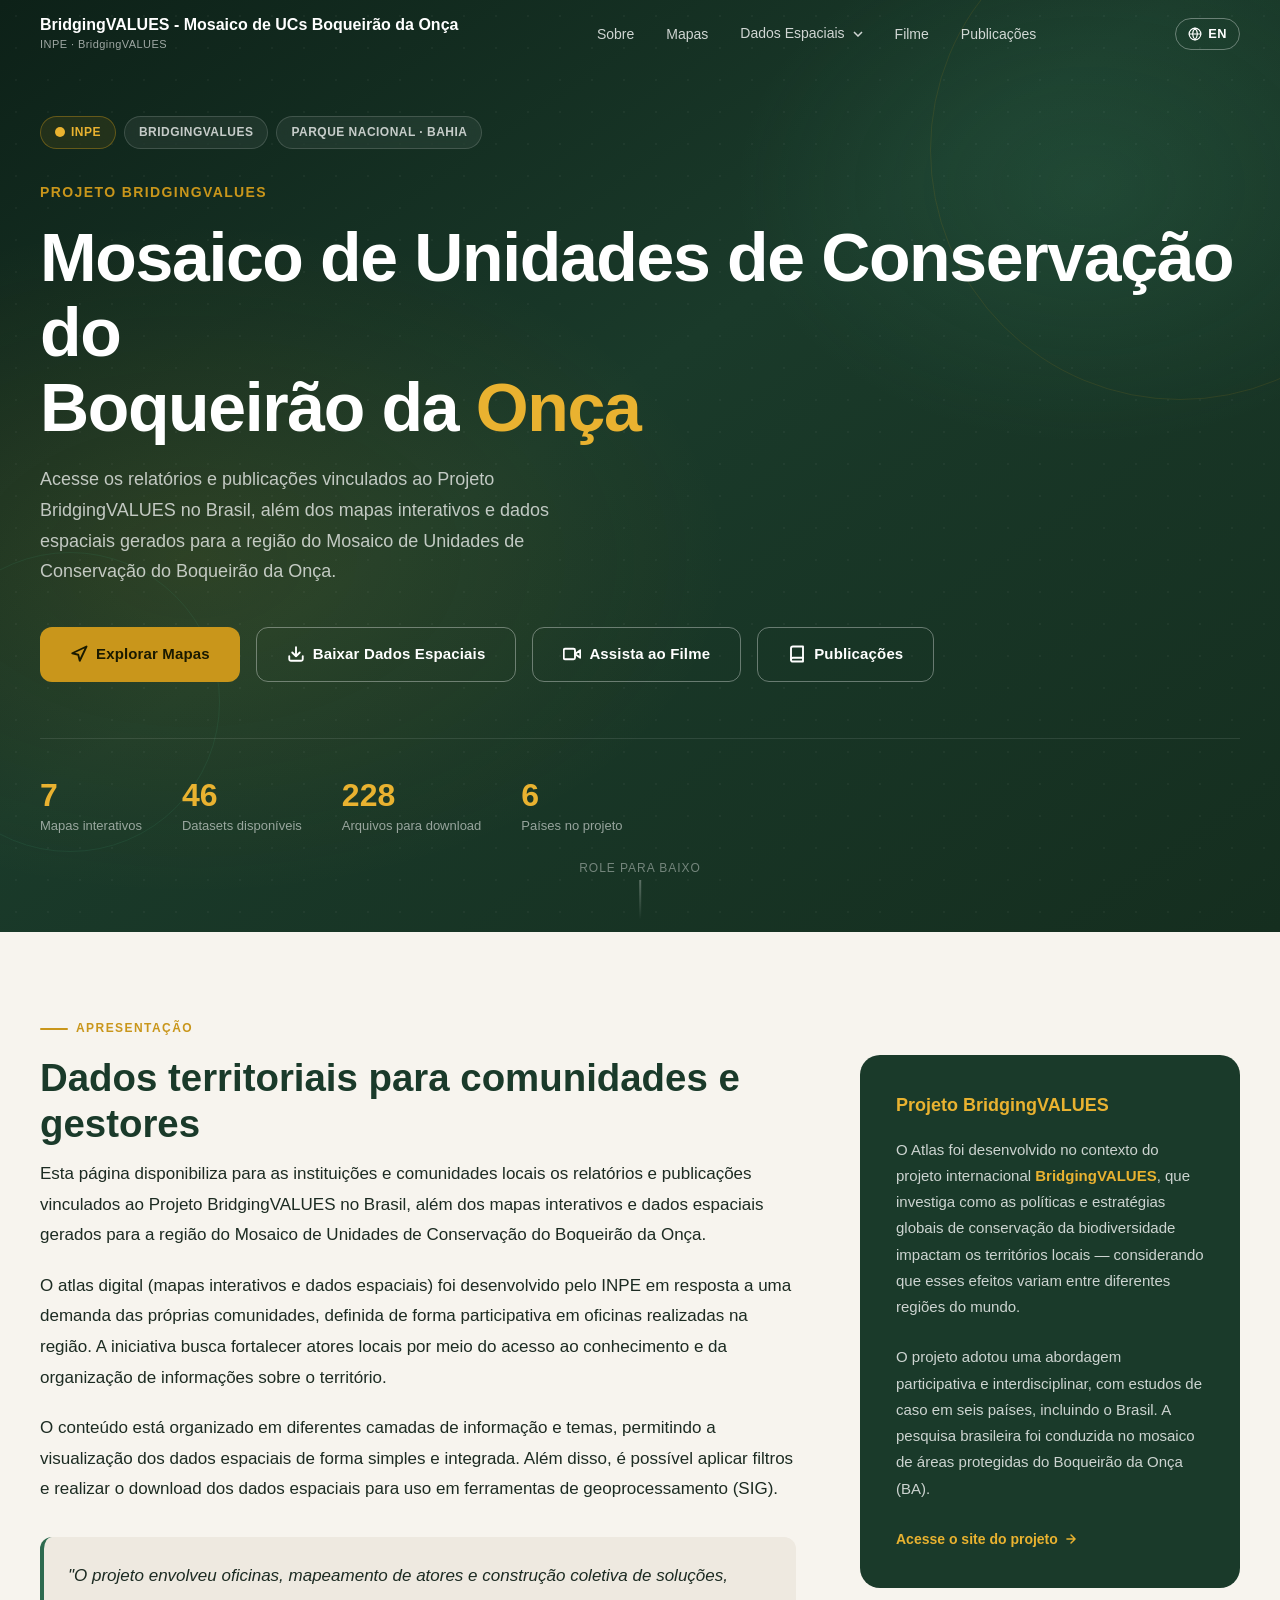
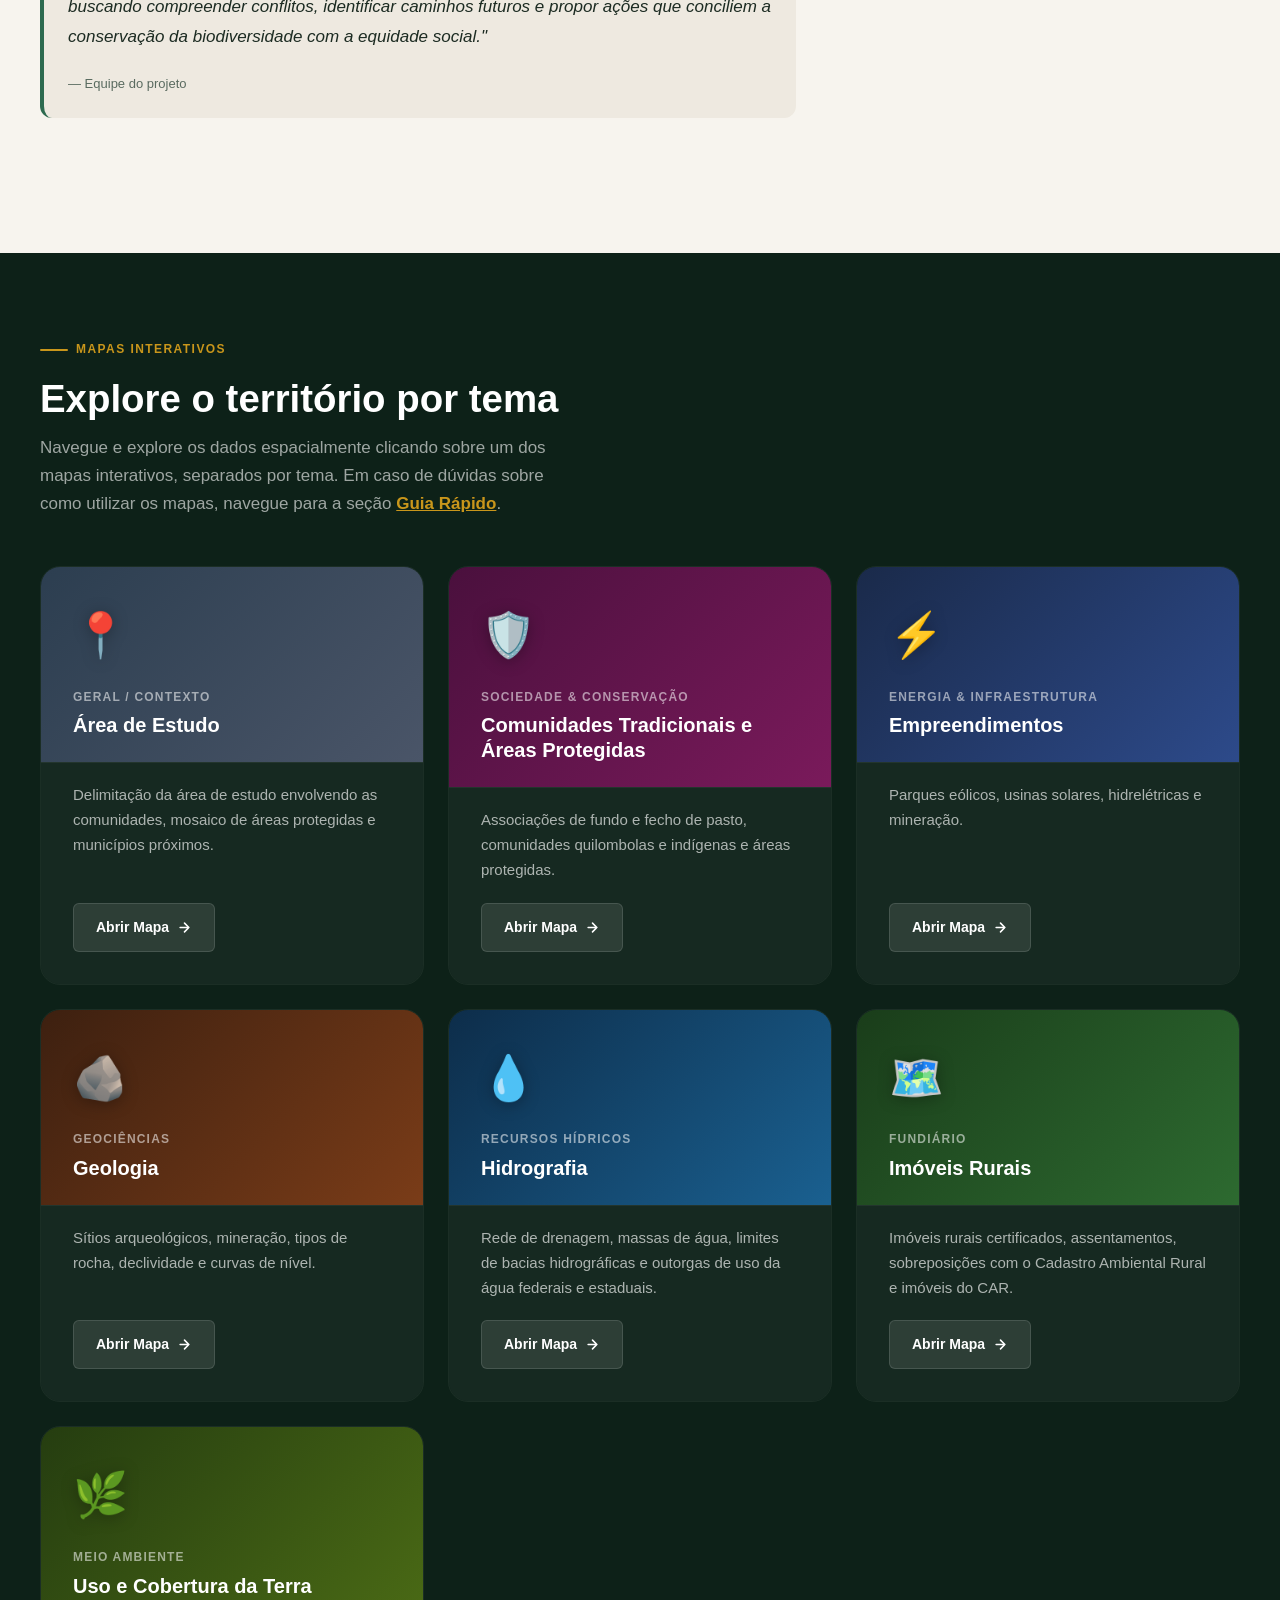
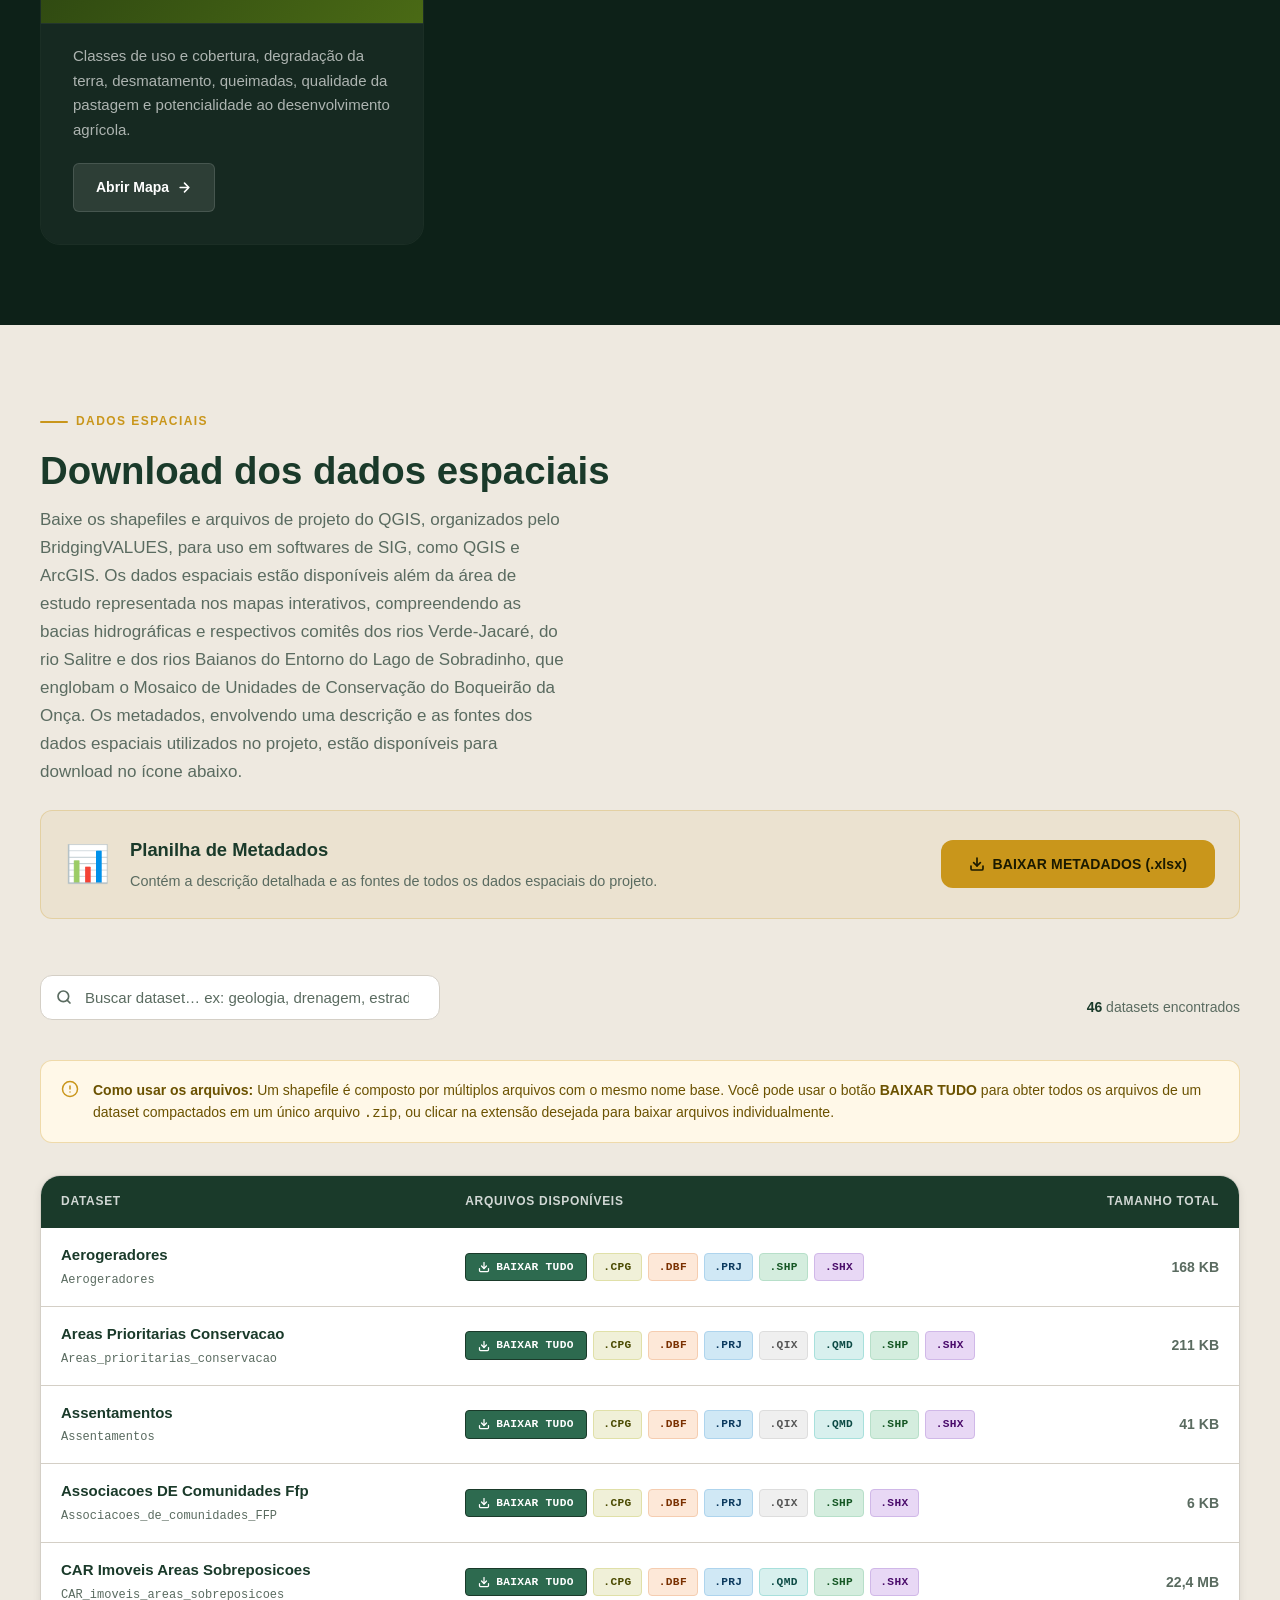
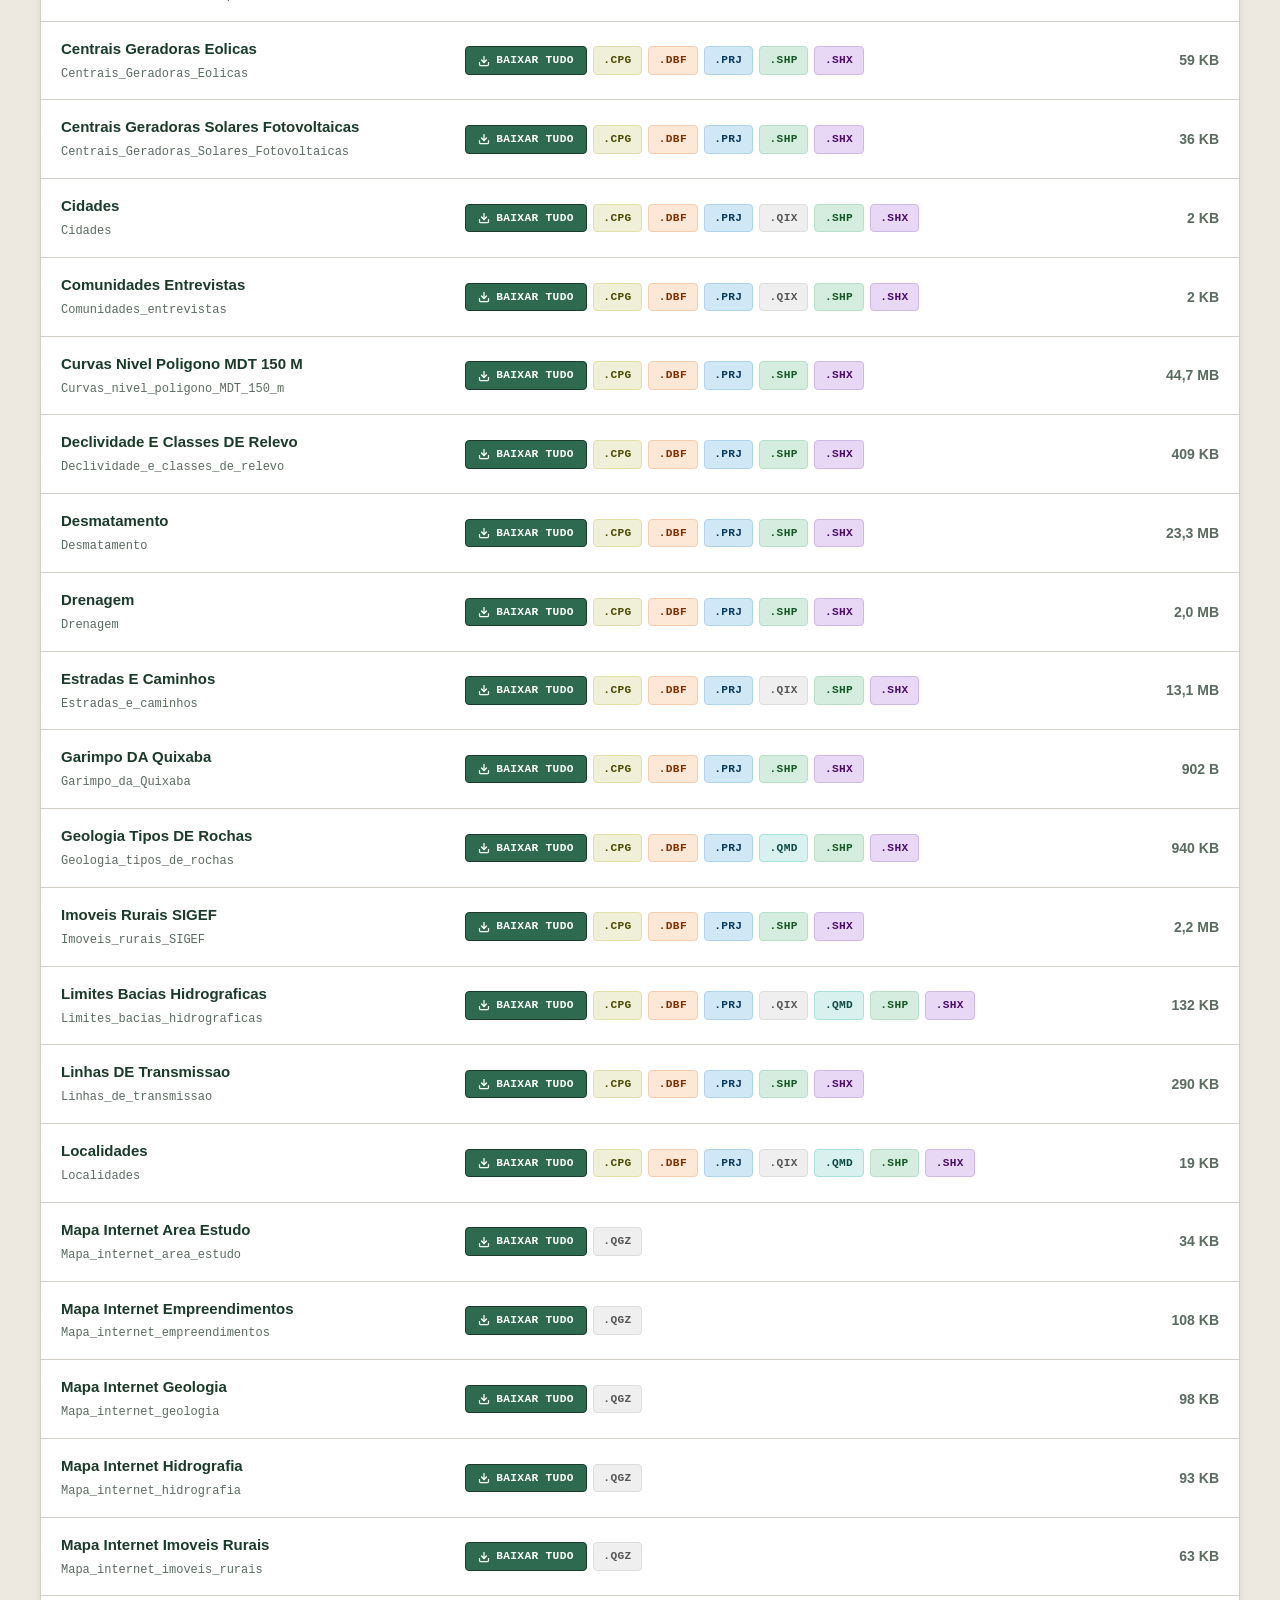
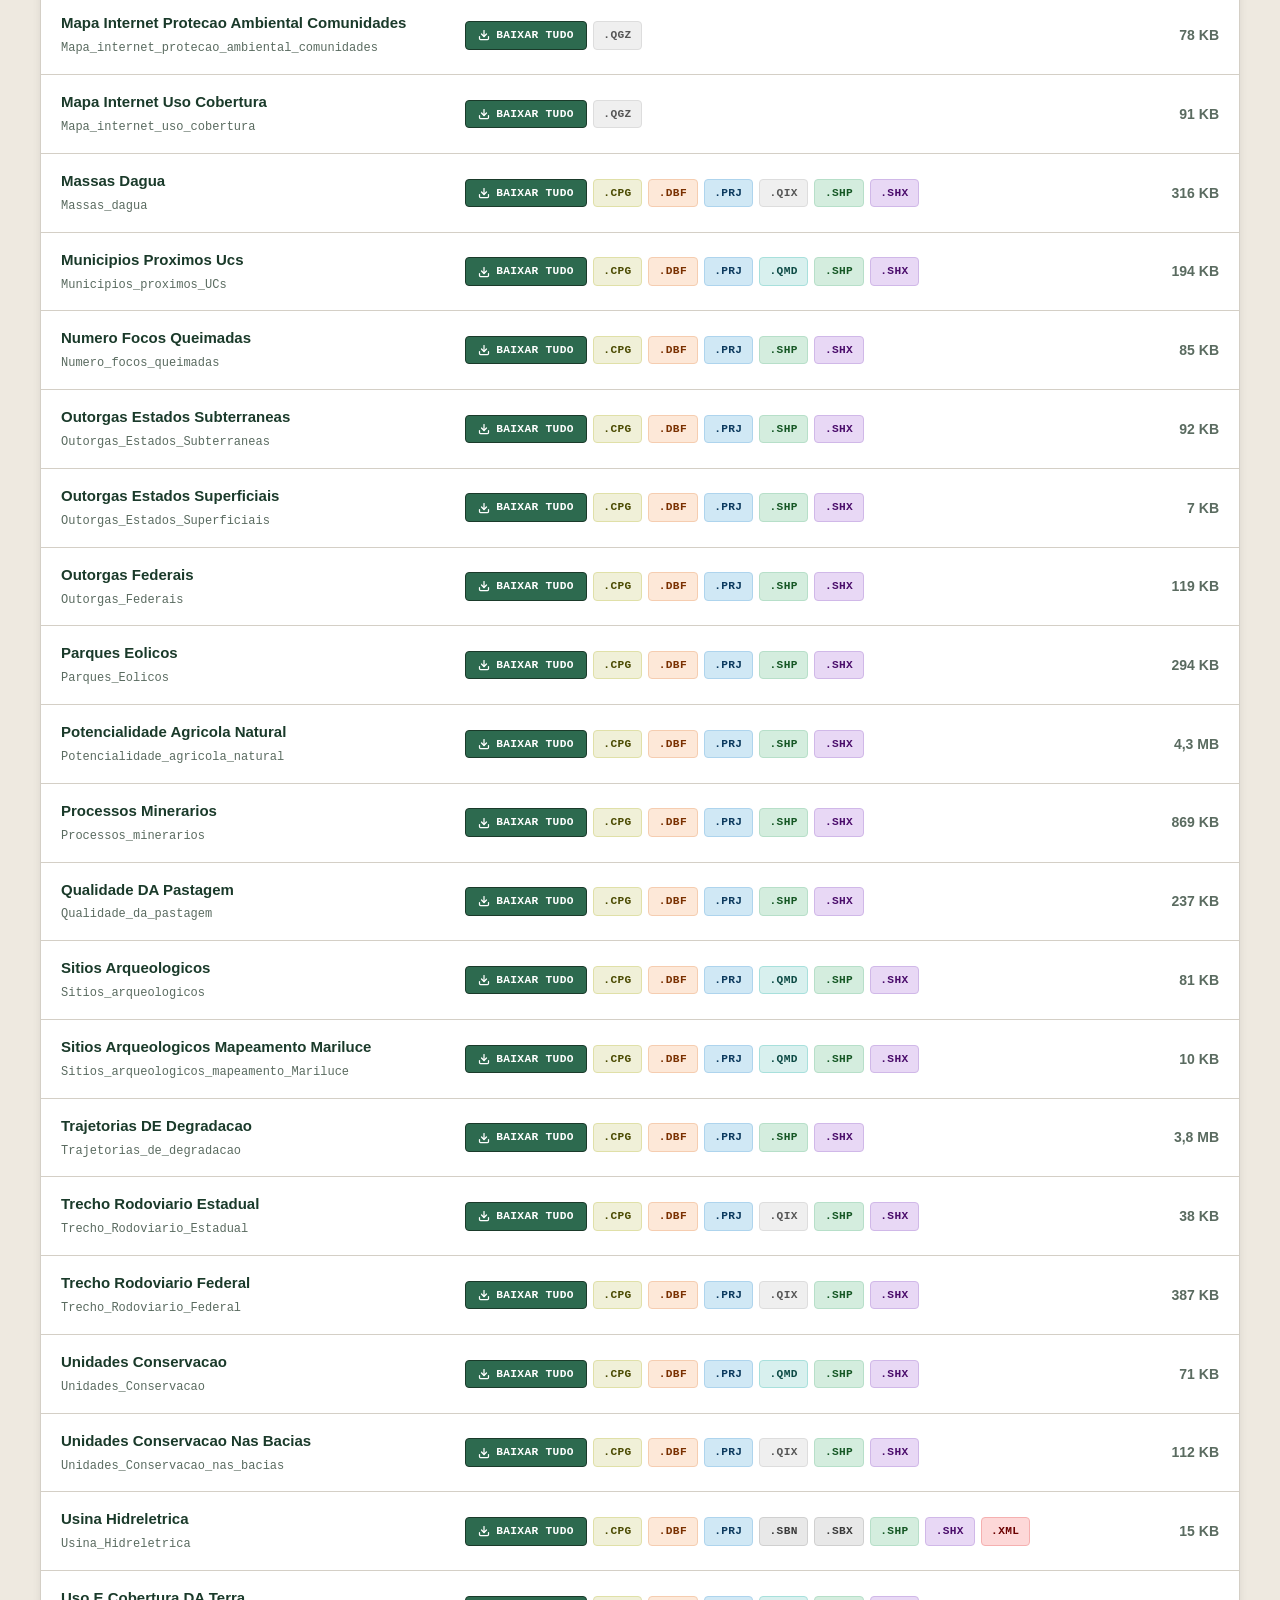
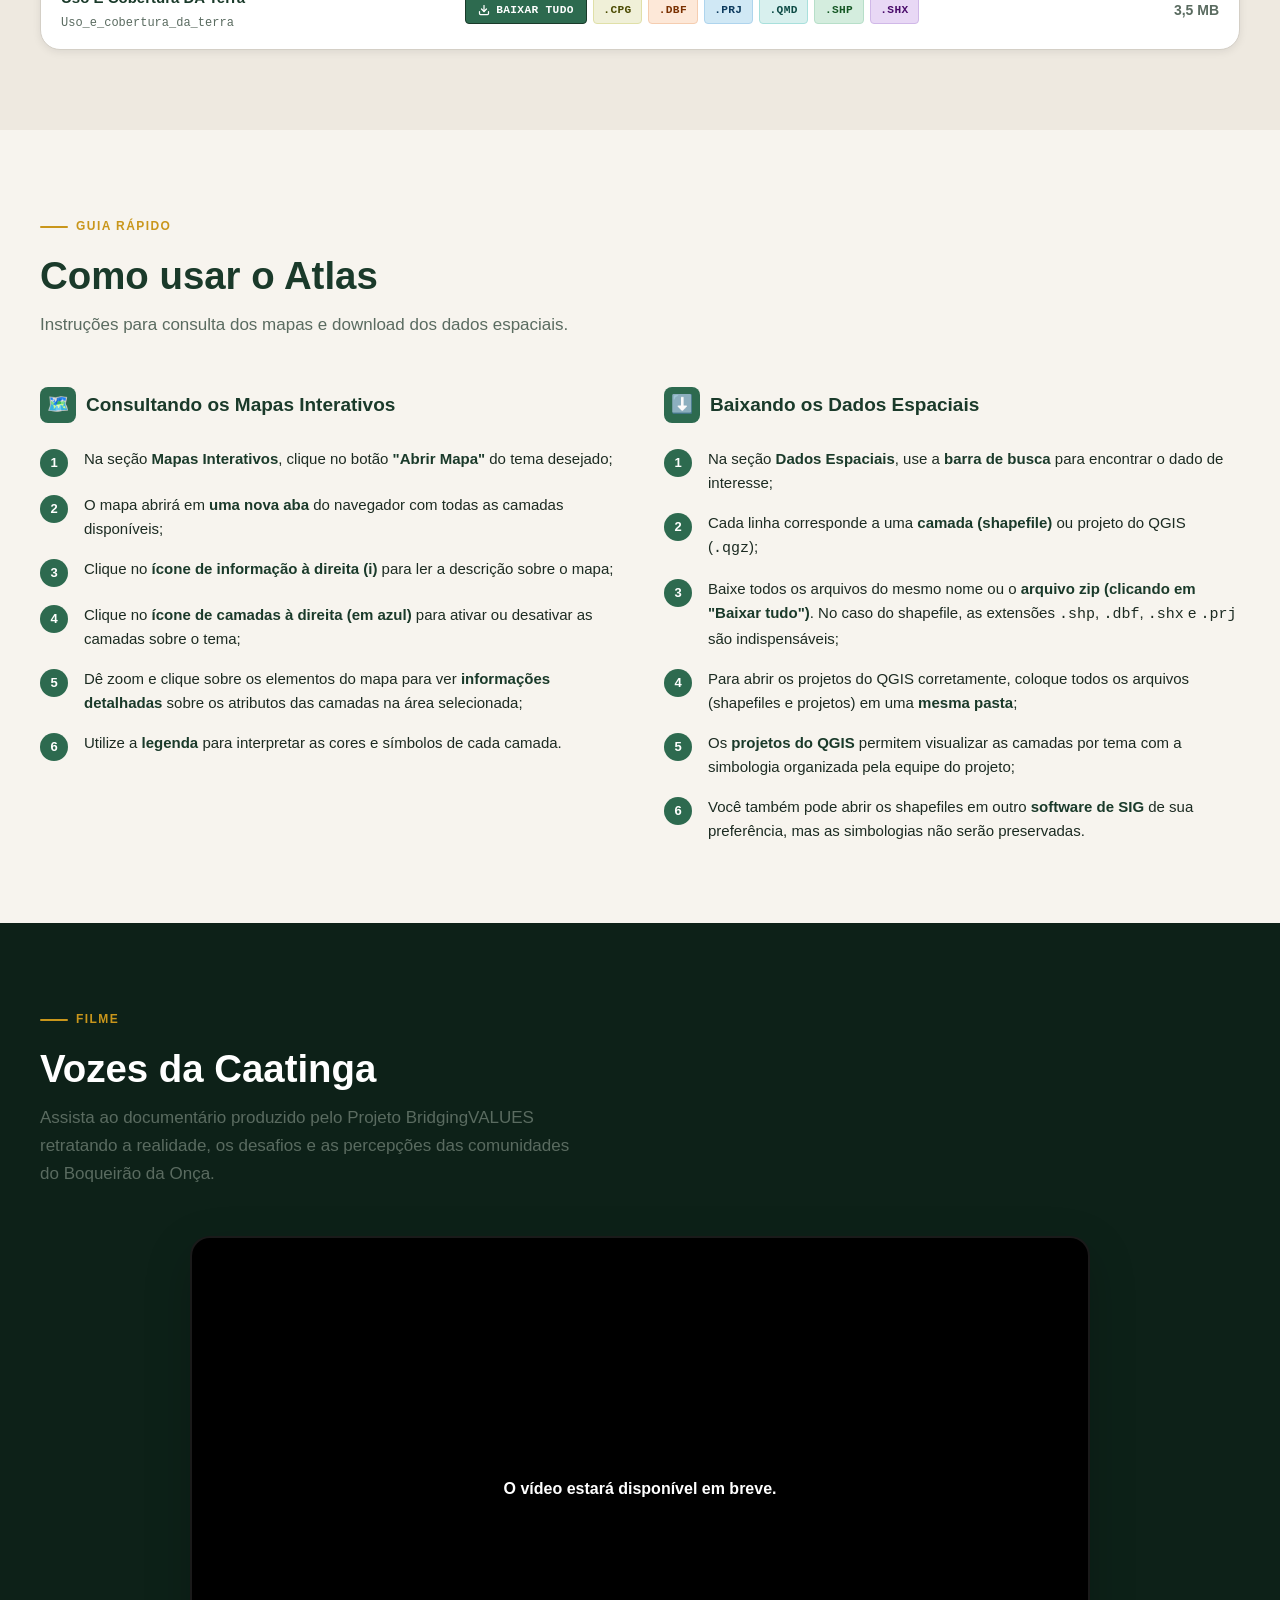
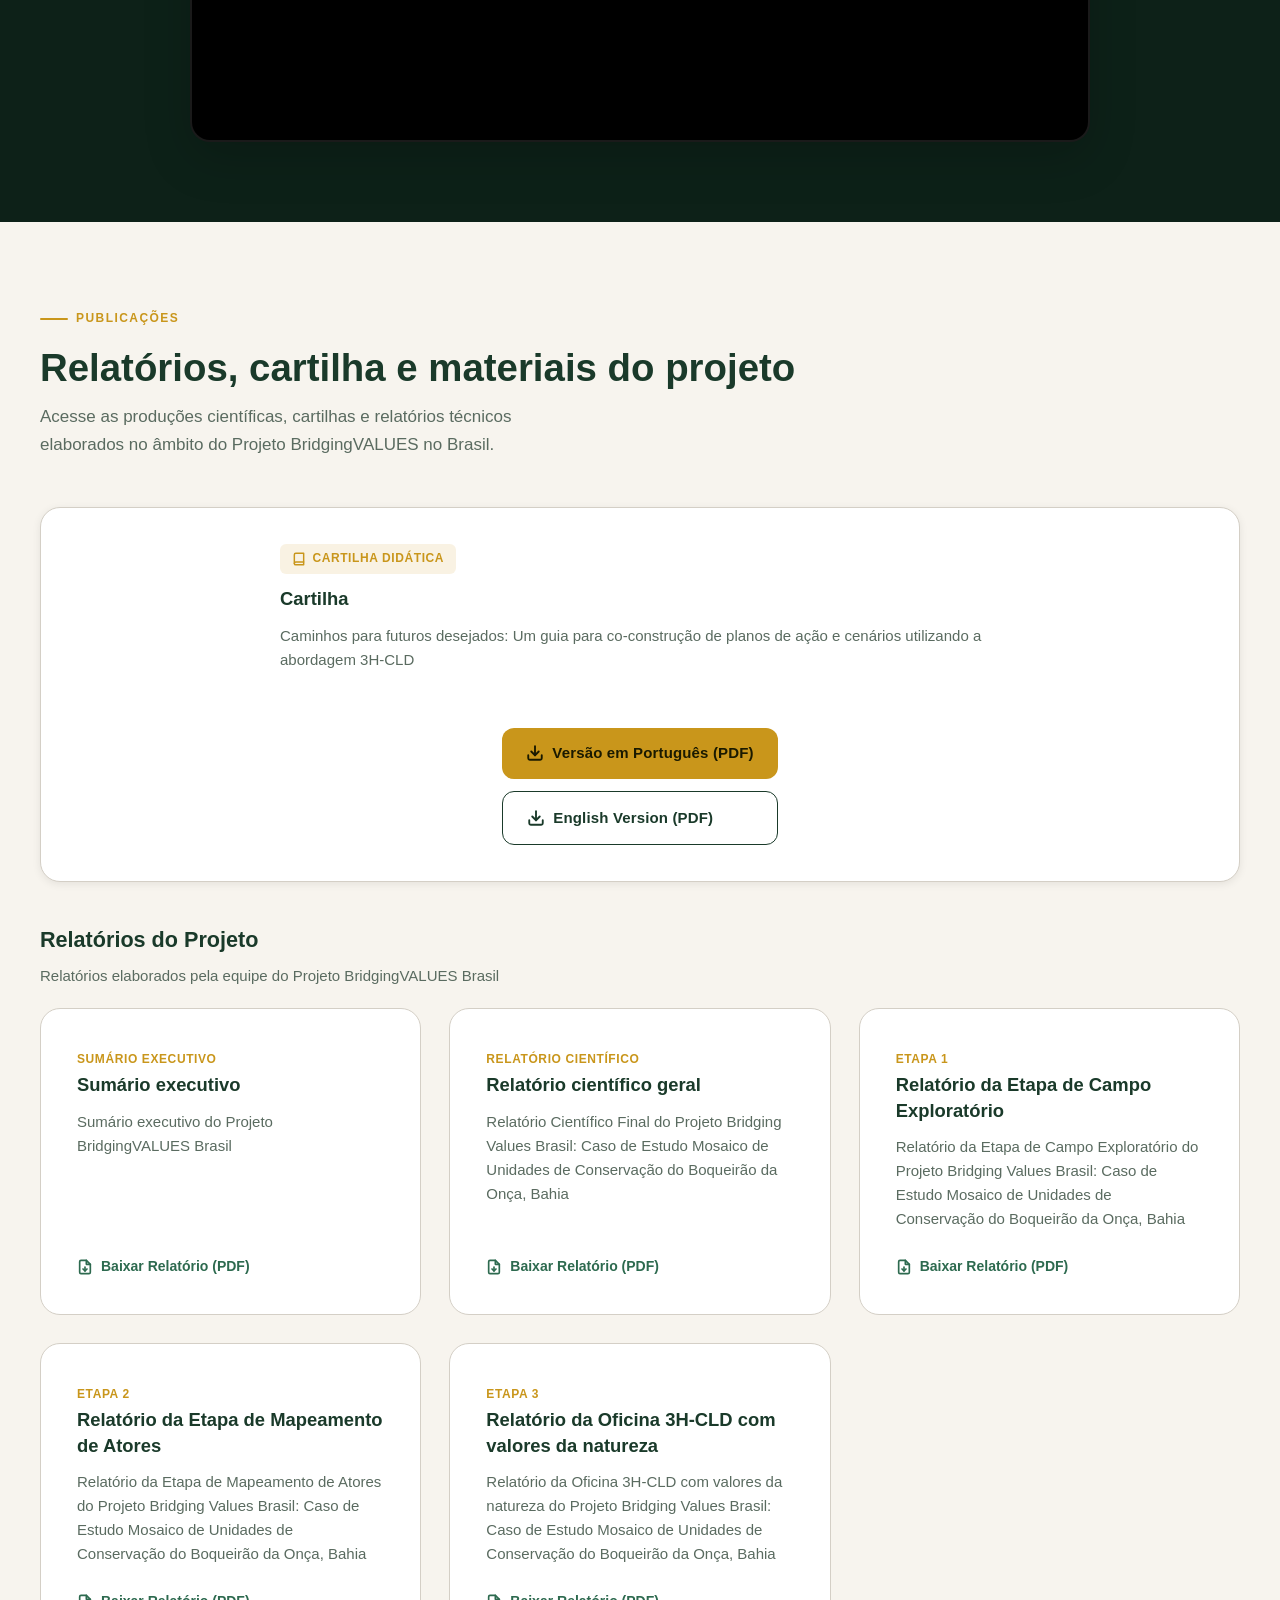
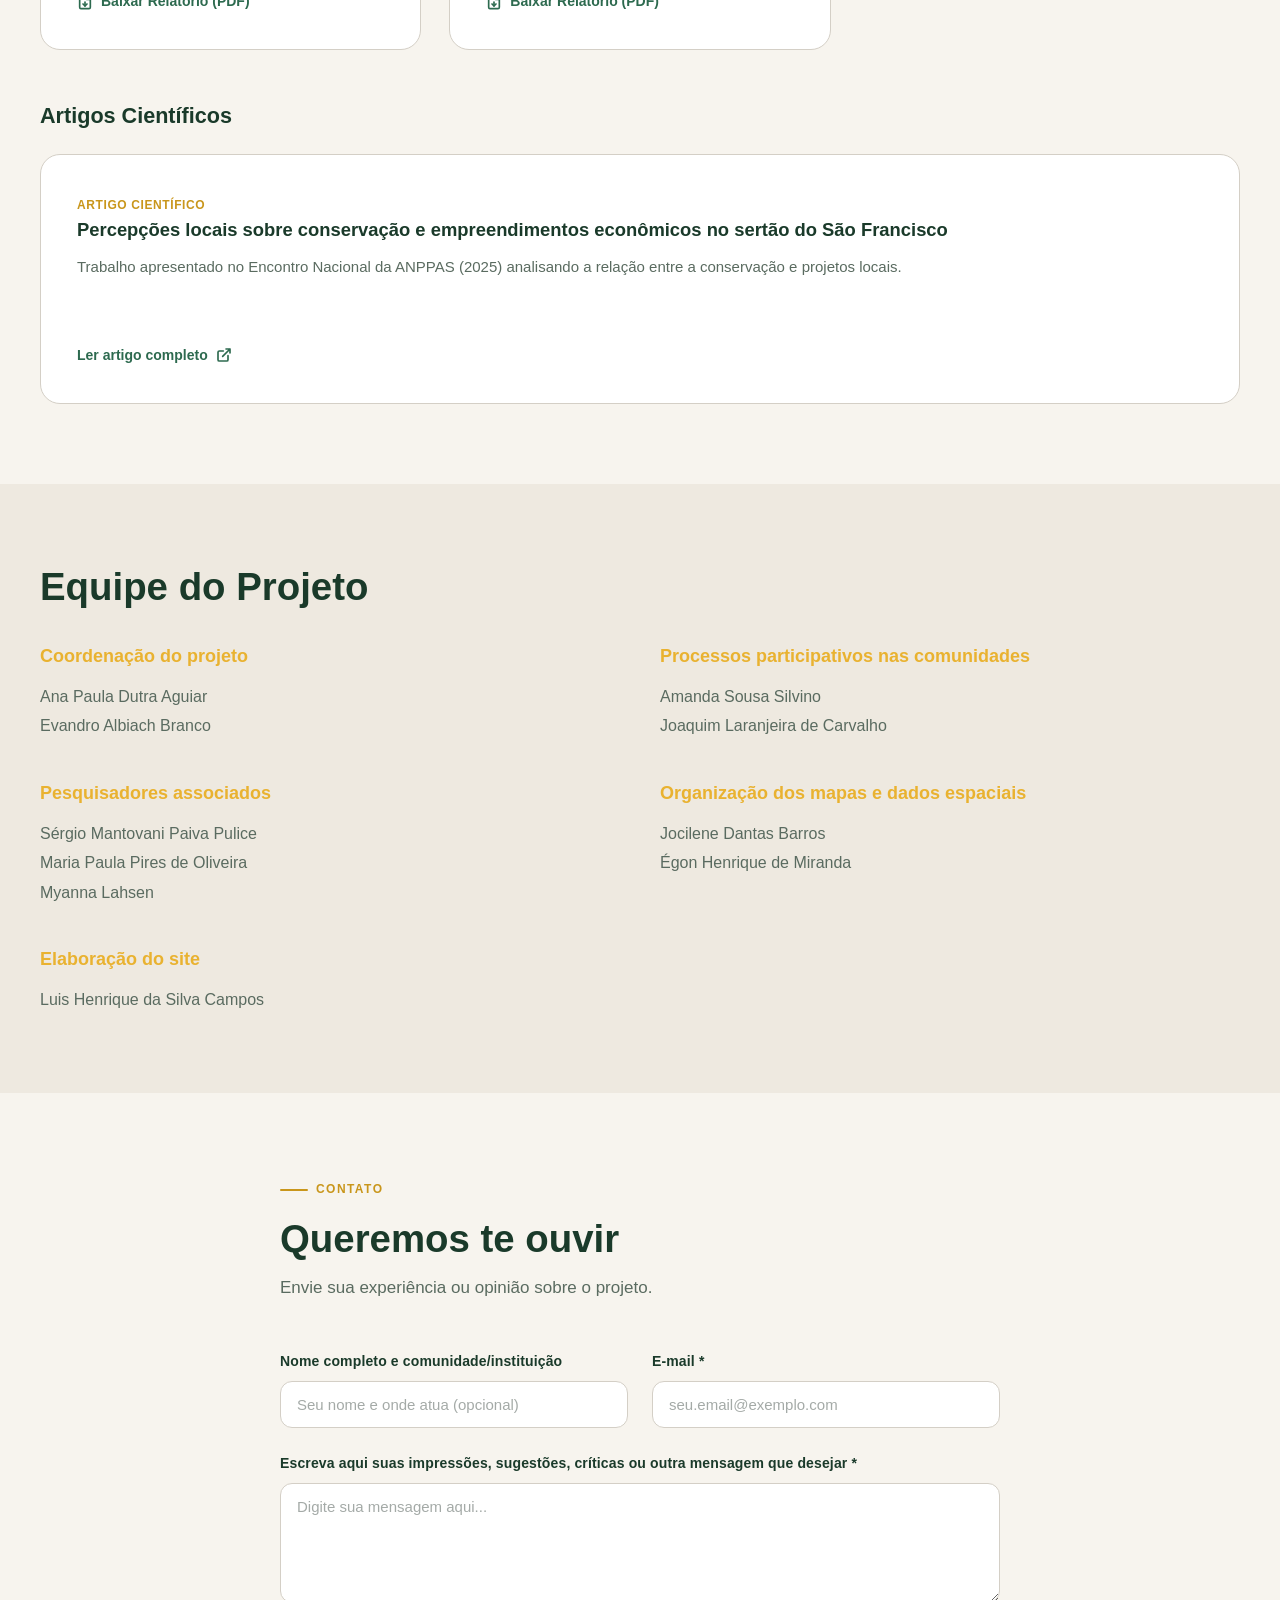
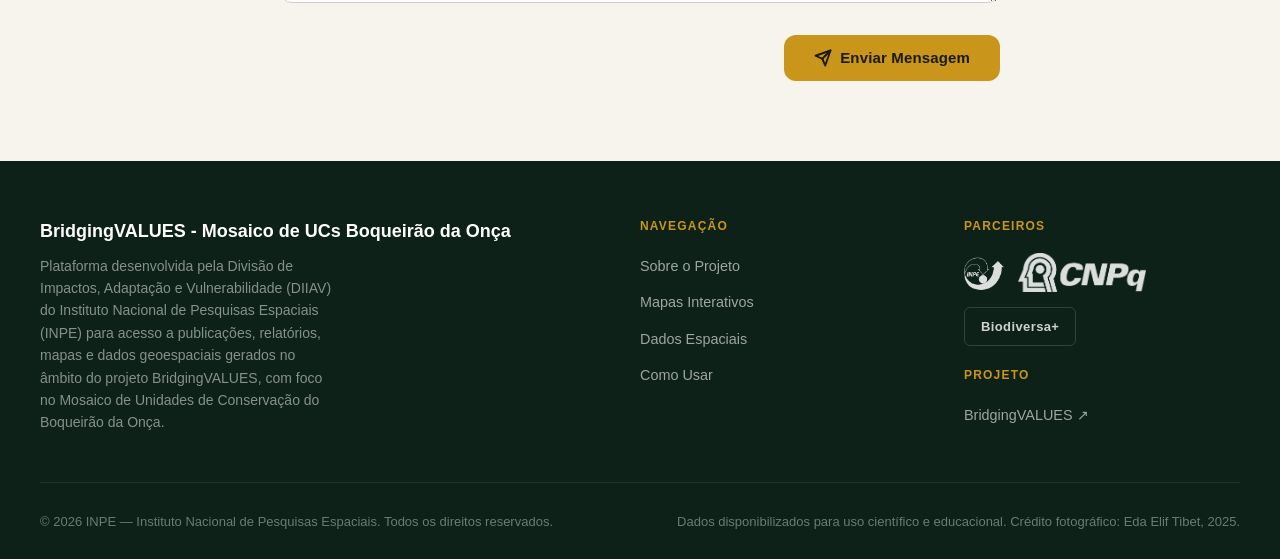
==== index.html @ ffffd738 "Versão estática do Atlas do Boqueirão da Onça para GitHub Pages - Site 100% estático gerado por buil" ====
<!DOCTYPE html>
<html lang="pt-BR">
<head>
  <meta charset="UTF-8">
  <meta name="viewport" content="width=device-width, initial-scale=1.0">
  <meta name="description" content="Atlas territorial do Parque Nacional do Boqueirão da Onça, desenvolvido pelo INPE no âmbito do projeto BridgingVALUES. Acesse mapas interativos e dados espaciais.">
  <meta name="robots" content="index, follow">
    <!-- GitHub Pages não permite headers HTTP: CSP e referrer via <meta> -->
  <meta http-equiv="Content-Security-Policy" content="default-src 'self'; script-src 'self'; style-src 'self' 'unsafe-inline' https://fonts.googleapis.com; font-src 'self' https://fonts.gstatic.com; img-src 'self' data:; connect-src 'self'; frame-src https://docs.google.com https://player.vimeo.com; form-action https://docs.google.com; base-uri 'self'; object-src 'none'">
  <meta name="referrer" content="strict-origin-when-cross-origin">
      <link rel="alternate" hreflang="pt-BR" href="./">
  <link rel="alternate" hreflang="en" href="en/">
    <title>BridgingVALUES - Mosaico de UCs Boqueirão da Onça — INPE</title>

  <!-- Favicon -->
  <link rel="icon" type="image/png" sizes="32x32" href="assets/images/logo_inpe.png">
  <link rel="icon" type="image/png" sizes="16x16" href="assets/images/logo_inpe.png">
  <link rel="apple-touch-icon" href="assets/images/logo_inpe.png">

  <link rel="preconnect" href="https://fonts.googleapis.com">
  <link rel="preconnect" href="https://fonts.gstatic.com" crossorigin>
  <link href="https://fonts.googleapis.com/css2?family=Sora:wght@400;600;700;800&family=Inter:wght@400;500;600&display=swap" rel="stylesheet">

  <link rel="stylesheet" href="assets/css/style.css?v=1794315405">
</head>
<body>
<nav class="nav" id="nav" role="navigation" aria-label="Navegação principal">
  <div class="container">
    <div class="nav__inner">

      <a href="#hero" class="nav__brand" aria-label="Início — BridgingVALUES - Mosaico de UCs Boqueirão da Onça">
        <span class="nav__brand-name">BridgingVALUES - Mosaico de UCs Boqueirão da Onça</span>
        <span class="nav__brand-sub">INPE · BridgingVALUES</span>
      </a>

      <ul class="nav__links" role="list">
        <li><a class="nav__link" href="#sobre">Sobre</a></li>
        <li><a class="nav__link" href="#mapas">Mapas</a></li>
        <li class="nav__dropdown">
          <a class="nav__link nav__dropdown-toggle" href="#download">
            Dados Espaciais
            <svg class="nav__dropdown-icon" width="10" height="6" viewBox="0 0 10 6" fill="none" stroke="currentColor" stroke-width="1.5" aria-hidden="true"><path d="M1 1l4 4 4-4"/></svg>
          </a>
          <div class="nav__dropdown-menu">
            <a href="#download">Baixar Dados</a>
            <a href="#como-usar">Como Usar</a>
          </div>
        </li>
        <li><a class="nav__link" href="#filme">Filme</a></li>
        <li><a class="nav__link" href="#publicacoes">Publicações</a></li>
      </ul>

            <a
        class="nav__lang"
        id="lang-switch"
        href="en/"
        hreflang="en"
        lang="en"
        aria-label="View this site in English"
        title="English"
      >
        <svg width="14" height="14" viewBox="0 0 24 24" fill="none" stroke="currentColor" stroke-width="2" stroke-linecap="round" stroke-linejoin="round" aria-hidden="true"><circle cx="12" cy="12" r="10"/><line x1="2" y1="12" x2="22" y2="12"/><path d="M12 2a15.3 15.3 0 0 1 4 10 15.3 15.3 0 0 1-4 10 15.3 15.3 0 0 1-4-10 15.3 15.3 0 0 1 4-10z"/></svg>
        EN      </a>

      <button
        class="nav__hamburger"
        id="hamburger"
        aria-label="Abrir menu"
        aria-expanded="false"
        aria-controls="mobile-menu"
      >
        <span></span><span></span><span></span>
      </button>

    </div>
  </div>
</nav>

<div class="nav__mobile" id="mobile-menu" role="dialog" aria-label="Menu de navegação">
  <a href="#sobre">Sobre o Projeto</a>
  <a href="#mapas">Mapas Interativos</a>
  <a href="#download">Dados Espaciais</a>
  <a href="#como-usar">Como Usar</a>
  <a href="#filme">Filme</a>
  <a href="#publicacoes">Publicações</a>
</div>
<section class="hero" id="hero" aria-label="Cabeçalho principal">
  <div class="hero__bg" aria-hidden="true"></div>
  <div class="hero__dots" aria-hidden="true"></div>

  <div class="container">
    <div class="hero__content">

      <div class="hero__badges">
        <span class="hero__badge hero__badge--amber">
          <svg width="10" height="10" viewBox="0 0 10 10" fill="currentColor" aria-hidden="true"><circle cx="5" cy="5" r="5"/></svg>
          INPE
        </span>
        <span class="hero__badge">BridgingVALUES</span>
        <span class="hero__badge">Parque Nacional · Bahia</span>
      </div>

      <p class="hero__kicker">Projeto BridgingVALUES</p>

      <h1 class="hero__title">
        Mosaico de Unidades de Conservação do<br>
        Boqueirão da <span>Onça</span>
      </h1>

      <p class="hero__text">
        Acesse os relatórios e publicações vinculados ao Projeto BridgingVALUES no Brasil, 
        além dos mapas interativos e dados espaciais gerados para a região do Mosaico 
        de Unidades de Conservação do Boqueirão da Onça.
      </p>

      <div class="hero__ctas" style="flex-wrap: wrap;">
        <a href="#mapas" class="btn btn--primary">
          <svg width="18" height="18" viewBox="0 0 24 24" fill="none" stroke="currentColor" stroke-width="2.5" stroke-linecap="round" stroke-linejoin="round" aria-hidden="true"><path d="M3 11l19-9-9 19-2-8-8-2z"/></svg>
          Explorar Mapas
        </a>
        <a href="#download" class="btn btn--outline">
          <svg width="18" height="18" viewBox="0 0 24 24" fill="none" stroke="currentColor" stroke-width="2.5" stroke-linecap="round" stroke-linejoin="round" aria-hidden="true"><path d="M21 15v4a2 2 0 01-2 2H5a2 2 0 01-2-2v-4M7 10l5 5 5-5M12 15V3"/></svg>
          Baixar Dados Espaciais
        </a>
        <a href="#filme" class="btn btn--outline">
          <svg width="18" height="18" viewBox="0 0 24 24" fill="none" stroke="currentColor" stroke-width="2.5" stroke-linecap="round" stroke-linejoin="round" aria-hidden="true"><polygon points="23 7 16 12 23 17 23 7"></polygon><rect x="1" y="5" width="15" height="14" rx="2" ry="2"></rect></svg>
          Assista ao Filme
        </a>
        <a href="#publicacoes" class="btn btn--outline">
          <svg width="18" height="18" viewBox="0 0 24 24" fill="none" stroke="currentColor" stroke-width="2.5" stroke-linecap="round" stroke-linejoin="round" aria-hidden="true"><path d="M4 19.5A2.5 2.5 0 0 1 6.5 17H20"></path><path d="M6.5 2H20v20H6.5A2.5 2.5 0 0 1 4 19.5v-15A2.5 2.5 0 0 1 6.5 2z"></path></svg>
          Publicações
        </a>
      </div>

      <div class="hero__stats">
        <div>
          <div class="hero__stat-num">7</div>
          <div class="hero__stat-label">Mapas interativos</div>
        </div>
        <div>
          <div class="hero__stat-num">46</div>
          <div class="hero__stat-label">Datasets disponíveis</div>
        </div>
        <div>
          <div class="hero__stat-num">228</div>
          <div class="hero__stat-label">Arquivos para download</div>
        </div>
        <div>
          <div class="hero__stat-num">6</div>
          <div class="hero__stat-label">Países no projeto</div>
        </div>
      </div>

    </div>
  </div>

  <div class="hero__scroll" aria-hidden="true">
    <span>Role para baixo</span>
    <div class="hero__scroll-line"></div>
  </div>
</section>
<section class="section" id="sobre" aria-labelledby="sobre-title">
  <div class="container">
    <p class="section-label">Apresentação</p>

    <div class="sobre__grid">

      <div class="sobre__text">
        <h2 class="section-title" id="sobre-title">
          Dados territoriais para comunidades e gestores
        </h2>

        <p>
          Esta página disponibiliza para as instituições e comunidades locais os relatórios e publicações vinculados ao Projeto BridgingVALUES no Brasil, além dos mapas interativos e dados espaciais gerados para a região do Mosaico de Unidades de Conservação do Boqueirão da Onça.
        </p>
        <p>
          O atlas digital (mapas interativos e dados espaciais) foi desenvolvido pelo INPE em resposta a uma demanda das próprias comunidades, definida de forma participativa em oficinas realizadas na região. A iniciativa busca fortalecer atores locais por meio do acesso ao conhecimento e da organização de informações sobre o território.
        </p>
        <p>
          O conteúdo está organizado em diferentes camadas de informação e temas, permitindo a visualização dos dados espaciais de forma simples e integrada. Além disso, é possível aplicar filtros e realizar o download dos dados espaciais para uso em ferramentas de geoprocessamento (SIG).
        </p>

        <blockquote class="sobre__quote fade-in">
          <p class="sobre__quote-text">
            "O projeto envolveu oficinas, mapeamento de atores e construção coletiva de soluções,
            buscando compreender conflitos, identificar caminhos futuros e propor ações que
            conciliem a conservação da biodiversidade com a equidade social."
          </p>
          <footer class="sobre__quote-author">— Equipe do projeto</footer>
        </blockquote>

        <p class="fade-in sobre__team">
          <a href="#equipe" class="sobre__team-link">
            Conheça a equipe responsável pelo projeto
            <svg width="14" height="14" viewBox="0 0 24 24" fill="none" stroke="currentColor" stroke-width="2.5" stroke-linecap="round" stroke-linejoin="round" aria-hidden="true"><path d="M12 5v14M19 12l-7 7-7-7"/></svg>
          </a>
        </p>
      </div>

      <aside class="sobre__card fade-in" aria-label="Projeto BridgingVALUES">
        <h3 class="sobre__card-title">Projeto BridgingVALUES</h3>
        <p class="sobre__card-text">
          O Atlas foi desenvolvido no contexto do projeto internacional
          <strong class="text-amber">BridgingVALUES</strong>, que investiga como as políticas e
          estratégias globais de conservação da biodiversidade impactam os territórios locais —
          considerando que esses efeitos variam entre diferentes regiões do mundo.
        </p>
        <p class="sobre__card-text">
          O projeto adotou uma abordagem participativa e interdisciplinar, com estudos de caso
          em seis países, incluindo o Brasil. A pesquisa brasileira foi conduzida no mosaico de
          áreas protegidas do Boqueirão da Onça (BA).
        </p>
        <a
          href="https://www.bridgingvalues.ch/"
          target="_blank"
          rel="noopener noreferrer"
          class="sobre__card-link"
          aria-label="Acesse o site do projeto BridgingVALUES (abre em nova aba)"
        >
          Acesse o site do projeto
          <svg width="14" height="14" viewBox="0 0 24 24" fill="none" stroke="currentColor" stroke-width="2.5" stroke-linecap="round" stroke-linejoin="round" aria-hidden="true"><path d="M5 12h14M12 5l7 7-7 7"/></svg>
        </a>
      </aside>

    </div>



  </div>
</section>
<section class="section mapas" id="mapas" aria-labelledby="mapas-title">
  <div class="container">
    <p class="section-label">Mapas Interativos</p>
    <h2 class="section-title" id="mapas-title">Explore o território por tema</h2>
    <p class="section-subtitle">
      Navegue e explore os dados espacialmente clicando sobre um dos mapas interativos, separados por tema. Em caso de dúvidas sobre como utilizar os mapas, navegue para a seção <a href="#como-usar" class="mapas__link-guia"><strong>Guia Rápido</strong></a>.
    </p>

    <div class="mapas__grid">
            <article
        class="map-card map-card--area-estudo fade-in"
        aria-label="Mapa de Área de Estudo"
      >
        <div class="map-card__header">
          <div class="map-card__icon" aria-hidden="true">📍</div>
          <p class="map-card__theme">Geral / Contexto</p>
          <h3 class="map-card__title">Área de Estudo</h3>
        </div>
        <div class="map-card__body">
          <p class="map-card__desc">Delimitação da área de estudo envolvendo as comunidades, mosaico de áreas protegidas e municípios próximos.</p>
          <a
            href="mapas/area-estudo/"
            target="_blank"
            rel="noopener noreferrer"
            class="map-card__btn"
            aria-label="Abrir mapa de Área de Estudo em nova aba"
          >
            Abrir Mapa
            <svg width="15" height="15" viewBox="0 0 24 24" fill="none" stroke="currentColor" stroke-width="2.5" stroke-linecap="round" stroke-linejoin="round" aria-hidden="true"><path d="M5 12h14M12 5l7 7-7 7"/></svg>
          </a>
        </div>
      </article>
            <article
        class="map-card map-card--comunidades fade-in"
        aria-label="Mapa de Comunidades Tradicionais e Áreas Protegidas"
      >
        <div class="map-card__header">
          <div class="map-card__icon" aria-hidden="true">🛡️</div>
          <p class="map-card__theme">Sociedade &amp; Conservação</p>
          <h3 class="map-card__title">Comunidades Tradicionais e Áreas Protegidas</h3>
        </div>
        <div class="map-card__body">
          <p class="map-card__desc">Associações de fundo e fecho de pasto, comunidades quilombolas e indígenas e áreas protegidas.</p>
          <a
            href="mapas/comunidades-protecao/"
            target="_blank"
            rel="noopener noreferrer"
            class="map-card__btn"
            aria-label="Abrir mapa de Comunidades Tradicionais e Áreas Protegidas em nova aba"
          >
            Abrir Mapa
            <svg width="15" height="15" viewBox="0 0 24 24" fill="none" stroke="currentColor" stroke-width="2.5" stroke-linecap="round" stroke-linejoin="round" aria-hidden="true"><path d="M5 12h14M12 5l7 7-7 7"/></svg>
          </a>
        </div>
      </article>
            <article
        class="map-card map-card--empreendimentos fade-in"
        aria-label="Mapa de Empreendimentos"
      >
        <div class="map-card__header">
          <div class="map-card__icon" aria-hidden="true">⚡</div>
          <p class="map-card__theme">Energia &amp; Infraestrutura</p>
          <h3 class="map-card__title">Empreendimentos</h3>
        </div>
        <div class="map-card__body">
          <p class="map-card__desc">Parques eólicos, usinas solares, hidrelétricas e mineração.</p>
          <a
            href="mapas/empreendimentos/"
            target="_blank"
            rel="noopener noreferrer"
            class="map-card__btn"
            aria-label="Abrir mapa de Empreendimentos em nova aba"
          >
            Abrir Mapa
            <svg width="15" height="15" viewBox="0 0 24 24" fill="none" stroke="currentColor" stroke-width="2.5" stroke-linecap="round" stroke-linejoin="round" aria-hidden="true"><path d="M5 12h14M12 5l7 7-7 7"/></svg>
          </a>
        </div>
      </article>
            <article
        class="map-card map-card--geologia fade-in"
        aria-label="Mapa de Geologia"
      >
        <div class="map-card__header">
          <div class="map-card__icon" aria-hidden="true">🪨</div>
          <p class="map-card__theme">Geociências</p>
          <h3 class="map-card__title">Geologia</h3>
        </div>
        <div class="map-card__body">
          <p class="map-card__desc">Sítios arqueológicos, mineração, tipos de rocha, declividade e curvas de nível.</p>
          <a
            href="mapas/geologia/"
            target="_blank"
            rel="noopener noreferrer"
            class="map-card__btn"
            aria-label="Abrir mapa de Geologia em nova aba"
          >
            Abrir Mapa
            <svg width="15" height="15" viewBox="0 0 24 24" fill="none" stroke="currentColor" stroke-width="2.5" stroke-linecap="round" stroke-linejoin="round" aria-hidden="true"><path d="M5 12h14M12 5l7 7-7 7"/></svg>
          </a>
        </div>
      </article>
            <article
        class="map-card map-card--hidrografia fade-in"
        aria-label="Mapa de Hidrografia"
      >
        <div class="map-card__header">
          <div class="map-card__icon" aria-hidden="true">💧</div>
          <p class="map-card__theme">Recursos Hídricos</p>
          <h3 class="map-card__title">Hidrografia</h3>
        </div>
        <div class="map-card__body">
          <p class="map-card__desc">Rede de drenagem, massas de água, limites de bacias hidrográficas e outorgas de uso da água federais e estaduais.</p>
          <a
            href="mapas/hidrografia/"
            target="_blank"
            rel="noopener noreferrer"
            class="map-card__btn"
            aria-label="Abrir mapa de Hidrografia em nova aba"
          >
            Abrir Mapa
            <svg width="15" height="15" viewBox="0 0 24 24" fill="none" stroke="currentColor" stroke-width="2.5" stroke-linecap="round" stroke-linejoin="round" aria-hidden="true"><path d="M5 12h14M12 5l7 7-7 7"/></svg>
          </a>
        </div>
      </article>
            <article
        class="map-card map-card--imoveis fade-in"
        aria-label="Mapa de Imóveis Rurais"
      >
        <div class="map-card__header">
          <div class="map-card__icon" aria-hidden="true">🗺️</div>
          <p class="map-card__theme">Fundiário</p>
          <h3 class="map-card__title">Imóveis Rurais</h3>
        </div>
        <div class="map-card__body">
          <p class="map-card__desc">Imóveis rurais certificados, assentamentos, sobreposições com o Cadastro Ambiental Rural e imóveis do CAR.</p>
          <a
            href="mapas/imoveis/"
            target="_blank"
            rel="noopener noreferrer"
            class="map-card__btn"
            aria-label="Abrir mapa de Imóveis Rurais em nova aba"
          >
            Abrir Mapa
            <svg width="15" height="15" viewBox="0 0 24 24" fill="none" stroke="currentColor" stroke-width="2.5" stroke-linecap="round" stroke-linejoin="round" aria-hidden="true"><path d="M5 12h14M12 5l7 7-7 7"/></svg>
          </a>
        </div>
      </article>
            <article
        class="map-card map-card--uso fade-in"
        aria-label="Mapa de Uso e Cobertura da Terra"
      >
        <div class="map-card__header">
          <div class="map-card__icon" aria-hidden="true">🌿</div>
          <p class="map-card__theme">Meio Ambiente</p>
          <h3 class="map-card__title">Uso e Cobertura da Terra</h3>
        </div>
        <div class="map-card__body">
          <p class="map-card__desc">Classes de uso e cobertura, degradação da terra, desmatamento, queimadas, qualidade da pastagem e potencialidade ao desenvolvimento agrícola.</p>
          <a
            href="mapas/uso/"
            target="_blank"
            rel="noopener noreferrer"
            class="map-card__btn"
            aria-label="Abrir mapa de Uso e Cobertura da Terra em nova aba"
          >
            Abrir Mapa
            <svg width="15" height="15" viewBox="0 0 24 24" fill="none" stroke="currentColor" stroke-width="2.5" stroke-linecap="round" stroke-linejoin="round" aria-hidden="true"><path d="M5 12h14M12 5l7 7-7 7"/></svg>
          </a>
        </div>
      </article>
          </div>
  </div>
</section>
<section class="section section--alt" id="download" aria-labelledby="download-title">
  <div class="container">
    <p class="section-label">Dados Espaciais</p>
    <h2 class="section-title" id="download-title">Download dos dados espaciais</h2>
    <p class="section-subtitle" style="margin-bottom: 1.5rem;">
      Baixe os shapefiles e arquivos de projeto do QGIS, organizados pelo BridgingVALUES, para uso em softwares de SIG, como QGIS e ArcGIS.
      Os dados espaciais estão disponíveis além da área de estudo representada nos mapas interativos, compreendendo as bacias hidrográficas e respectivos comitês dos rios Verde-Jacaré, do rio Salitre e dos rios Baianos do Entorno do Lago de Sobradinho, que englobam o Mosaico de Unidades de Conservação do Boqueirão da Onça.
      Os metadados, envolvendo uma descrição e as fontes dos dados espaciais utilizados no projeto, estão disponíveis para download no ícone abaixo.
    </p>

    <!-- Bloco de download dos Metadados -->
    <div class="download__metadata-card fade-in">
      <div class="metadata-card__content">
        <span class="metadata-card__icon" aria-hidden="true">📊</span>
        <div class="metadata-card__info">
          <h3 class="metadata-card__title">Planilha de Metadados</h3>
          <p class="metadata-card__desc">Contém a descrição detalhada e as fontes de todos os dados espaciais do projeto.</p>
        </div>
      </div>
      <a href="assets/metadados/Atlas%20Bridging%20Values%20BR%20-%20Fontes%20dos%20dados%20espaciais.xlsx" class="btn btn--primary metadata-card__btn" download>
        <svg width="16" height="16" viewBox="0 0 24 24" fill="none" stroke="currentColor" stroke-width="2.5" stroke-linecap="round" stroke-linejoin="round" aria-hidden="true"><path d="M21 15v4a2 2 0 0 1-2 2H5a2 2 0 0 1-2-2v-4"></path><polyline points="7 10 12 15 17 10"></polyline><line x1="12" y1="15" x2="12" y2="3"></line></svg>
        BAIXAR METADADOS (.xlsx)
      </a>
    </div>

    <div class="download__header">
      <div class="download__search-wrap">
        <svg width="16" height="16" viewBox="0 0 24 24" fill="none" stroke="currentColor" stroke-width="2.5" stroke-linecap="round" stroke-linejoin="round" aria-hidden="true"><circle cx="11" cy="11" r="8"/><path d="M21 21l-4.35-4.35"/></svg>
        <label for="file-search" class="sr-only">Buscar dataset</label>
        <input
          type="search"
          id="file-search"
          class="download__search"
          placeholder="Buscar dataset… ex: geologia, drenagem, estradas"
          autocomplete="off"
          spellcheck="false"
        >
      </div>
      <p class="download__count" id="dataset-count" aria-live="polite">
        <strong>46</strong> datasets encontrados
      </p>
    </div>

    <div class="download__info" role="note">
      <svg width="18" height="18" viewBox="0 0 24 24" fill="none" stroke="currentColor" stroke-width="2" stroke-linecap="round" stroke-linejoin="round" aria-hidden="true"><circle cx="12" cy="12" r="10"/><line x1="12" y1="8" x2="12" y2="12"/><line x1="12" y1="16" x2="12.01" y2="16"/></svg>
      <span>
        <strong>Como usar os arquivos:</strong> Um shapefile é composto por múltiplos arquivos
        com o mesmo nome base. Você pode usar o botão <strong>BAIXAR TUDO</strong> para obter 
        todos os arquivos de um dataset compactados em um único arquivo <code>.zip</code>, ou clicar 
        na extensão desejada para baixar arquivos individualmente.
      </span>
    </div>

        <div class="download__table-wrap">
      <table class="download__table" aria-label="Lista de datasets disponíveis para download">
        <thead>
          <tr>
            <th scope="col">Dataset</th>
            <th scope="col">Arquivos disponíveis</th>
            <th scope="col">Tamanho total</th>
          </tr>
        </thead>
        <tbody>
                    <tr class="dataset-row" data-name="aerogeradores">
            <td>
              <div class="dataset-name">Aerogeradores</div>
              <div class="dataset-raw">Aerogeradores</div>
            </td>
            <td>
              <div class="ext-badges">
                                <a
                  href="downloads/Aerogeradores.zip"
                  class="ext-badge ext-zip-all"
                  title="Baixar todos os arquivos de Aerogeradores (.zip)"
                  aria-label="Baixar todos (.zip) — Aerogeradores"
                >
                  <svg width="12" height="12" viewBox="0 0 24 24" fill="none" stroke="currentColor" stroke-width="2.5" stroke-linecap="round" stroke-linejoin="round" aria-hidden="true" style="margin-right: 2px;"><path d="M21 15v4a2 2 0 0 1-2 2H5a2 2 0 0 1-2-2v-4"></path><polyline points="7 10 12 15 17 10"></polyline><line x1="12" y1="15" x2="12" y2="3"></line></svg>
                  BAIXAR TUDO
                </a>
                                                <span class="ext-badge ext-cpg" title="Incluído no .zip">.cpg</span>
                                                                <span class="ext-badge ext-dbf" title="Incluído no .zip">.dbf</span>
                                                                <span class="ext-badge ext-prj" title="Incluído no .zip">.prj</span>
                                                                <span class="ext-badge ext-shp" title="Incluído no .zip">.shp</span>
                                                                <span class="ext-badge ext-shx" title="Incluído no .zip">.shx</span>
                                              </div>
            </td>
            <td>
              <span class="dataset-size">168 KB</span>
            </td>
          </tr>
                    <tr class="dataset-row" data-name="areas_prioritarias_conservacao">
            <td>
              <div class="dataset-name">Areas Prioritarias Conservacao</div>
              <div class="dataset-raw">Areas_prioritarias_conservacao</div>
            </td>
            <td>
              <div class="ext-badges">
                                <a
                  href="downloads/Areas_prioritarias_conservacao.zip"
                  class="ext-badge ext-zip-all"
                  title="Baixar todos os arquivos de Areas Prioritarias Conservacao (.zip)"
                  aria-label="Baixar todos (.zip) — Areas Prioritarias Conservacao"
                >
                  <svg width="12" height="12" viewBox="0 0 24 24" fill="none" stroke="currentColor" stroke-width="2.5" stroke-linecap="round" stroke-linejoin="round" aria-hidden="true" style="margin-right: 2px;"><path d="M21 15v4a2 2 0 0 1-2 2H5a2 2 0 0 1-2-2v-4"></path><polyline points="7 10 12 15 17 10"></polyline><line x1="12" y1="15" x2="12" y2="3"></line></svg>
                  BAIXAR TUDO
                </a>
                                                <span class="ext-badge ext-cpg" title="Incluído no .zip">.cpg</span>
                                                                <span class="ext-badge ext-dbf" title="Incluído no .zip">.dbf</span>
                                                                <span class="ext-badge ext-prj" title="Incluído no .zip">.prj</span>
                                                                <span class="ext-badge ext-other" title="Incluído no .zip">.qix</span>
                                                                <span class="ext-badge ext-qmd" title="Incluído no .zip">.qmd</span>
                                                                <span class="ext-badge ext-shp" title="Incluído no .zip">.shp</span>
                                                                <span class="ext-badge ext-shx" title="Incluído no .zip">.shx</span>
                                              </div>
            </td>
            <td>
              <span class="dataset-size">211 KB</span>
            </td>
          </tr>
                    <tr class="dataset-row" data-name="assentamentos">
            <td>
              <div class="dataset-name">Assentamentos</div>
              <div class="dataset-raw">Assentamentos</div>
            </td>
            <td>
              <div class="ext-badges">
                                <a
                  href="downloads/Assentamentos.zip"
                  class="ext-badge ext-zip-all"
                  title="Baixar todos os arquivos de Assentamentos (.zip)"
                  aria-label="Baixar todos (.zip) — Assentamentos"
                >
                  <svg width="12" height="12" viewBox="0 0 24 24" fill="none" stroke="currentColor" stroke-width="2.5" stroke-linecap="round" stroke-linejoin="round" aria-hidden="true" style="margin-right: 2px;"><path d="M21 15v4a2 2 0 0 1-2 2H5a2 2 0 0 1-2-2v-4"></path><polyline points="7 10 12 15 17 10"></polyline><line x1="12" y1="15" x2="12" y2="3"></line></svg>
                  BAIXAR TUDO
                </a>
                                                <span class="ext-badge ext-cpg" title="Incluído no .zip">.cpg</span>
                                                                <span class="ext-badge ext-dbf" title="Incluído no .zip">.dbf</span>
                                                                <span class="ext-badge ext-prj" title="Incluído no .zip">.prj</span>
                                                                <span class="ext-badge ext-other" title="Incluído no .zip">.qix</span>
                                                                <span class="ext-badge ext-qmd" title="Incluído no .zip">.qmd</span>
                                                                <span class="ext-badge ext-shp" title="Incluído no .zip">.shp</span>
                                                                <span class="ext-badge ext-shx" title="Incluído no .zip">.shx</span>
                                              </div>
            </td>
            <td>
              <span class="dataset-size">41 KB</span>
            </td>
          </tr>
                    <tr class="dataset-row" data-name="associacoes_de_comunidades_ffp">
            <td>
              <div class="dataset-name">Associacoes DE Comunidades Ffp</div>
              <div class="dataset-raw">Associacoes_de_comunidades_FFP</div>
            </td>
            <td>
              <div class="ext-badges">
                                <a
                  href="downloads/Associacoes_de_comunidades_FFP.zip"
                  class="ext-badge ext-zip-all"
                  title="Baixar todos os arquivos de Associacoes DE Comunidades Ffp (.zip)"
                  aria-label="Baixar todos (.zip) — Associacoes DE Comunidades Ffp"
                >
                  <svg width="12" height="12" viewBox="0 0 24 24" fill="none" stroke="currentColor" stroke-width="2.5" stroke-linecap="round" stroke-linejoin="round" aria-hidden="true" style="margin-right: 2px;"><path d="M21 15v4a2 2 0 0 1-2 2H5a2 2 0 0 1-2-2v-4"></path><polyline points="7 10 12 15 17 10"></polyline><line x1="12" y1="15" x2="12" y2="3"></line></svg>
                  BAIXAR TUDO
                </a>
                                                <span class="ext-badge ext-cpg" title="Incluído no .zip">.cpg</span>
                                                                <span class="ext-badge ext-dbf" title="Incluído no .zip">.dbf</span>
                                                                <span class="ext-badge ext-prj" title="Incluído no .zip">.prj</span>
                                                                <span class="ext-badge ext-other" title="Incluído no .zip">.qix</span>
                                                                <span class="ext-badge ext-shp" title="Incluído no .zip">.shp</span>
                                                                <span class="ext-badge ext-shx" title="Incluído no .zip">.shx</span>
                                              </div>
            </td>
            <td>
              <span class="dataset-size">6 KB</span>
            </td>
          </tr>
                    <tr class="dataset-row" data-name="car_imoveis_areas_sobreposicoes">
            <td>
              <div class="dataset-name">CAR Imoveis Areas Sobreposicoes</div>
              <div class="dataset-raw">CAR_imoveis_areas_sobreposicoes</div>
            </td>
            <td>
              <div class="ext-badges">
                                <a
                  href="downloads/CAR_imoveis_areas_sobreposicoes.zip"
                  class="ext-badge ext-zip-all"
                  title="Baixar todos os arquivos de CAR Imoveis Areas Sobreposicoes (.zip)"
                  aria-label="Baixar todos (.zip) — CAR Imoveis Areas Sobreposicoes"
                >
                  <svg width="12" height="12" viewBox="0 0 24 24" fill="none" stroke="currentColor" stroke-width="2.5" stroke-linecap="round" stroke-linejoin="round" aria-hidden="true" style="margin-right: 2px;"><path d="M21 15v4a2 2 0 0 1-2 2H5a2 2 0 0 1-2-2v-4"></path><polyline points="7 10 12 15 17 10"></polyline><line x1="12" y1="15" x2="12" y2="3"></line></svg>
                  BAIXAR TUDO
                </a>
                                                <span class="ext-badge ext-cpg" title="Incluído no .zip">.cpg</span>
                                                                <span class="ext-badge ext-dbf" title="Incluído no .zip">.dbf</span>
                                                                <span class="ext-badge ext-prj" title="Incluído no .zip">.prj</span>
                                                                <span class="ext-badge ext-qmd" title="Incluído no .zip">.qmd</span>
                                                                <span class="ext-badge ext-shp" title="Incluído no .zip">.shp</span>
                                                                <span class="ext-badge ext-shx" title="Incluído no .zip">.shx</span>
                                              </div>
            </td>
            <td>
              <span class="dataset-size">22,4 MB</span>
            </td>
          </tr>
                    <tr class="dataset-row" data-name="centrais_geradoras_eolicas">
            <td>
              <div class="dataset-name">Centrais Geradoras Eolicas</div>
              <div class="dataset-raw">Centrais_Geradoras_Eolicas</div>
            </td>
            <td>
              <div class="ext-badges">
                                <a
                  href="downloads/Centrais_Geradoras_Eolicas.zip"
                  class="ext-badge ext-zip-all"
                  title="Baixar todos os arquivos de Centrais Geradoras Eolicas (.zip)"
                  aria-label="Baixar todos (.zip) — Centrais Geradoras Eolicas"
                >
                  <svg width="12" height="12" viewBox="0 0 24 24" fill="none" stroke="currentColor" stroke-width="2.5" stroke-linecap="round" stroke-linejoin="round" aria-hidden="true" style="margin-right: 2px;"><path d="M21 15v4a2 2 0 0 1-2 2H5a2 2 0 0 1-2-2v-4"></path><polyline points="7 10 12 15 17 10"></polyline><line x1="12" y1="15" x2="12" y2="3"></line></svg>
                  BAIXAR TUDO
                </a>
                                                <span class="ext-badge ext-cpg" title="Incluído no .zip">.cpg</span>
                                                                <span class="ext-badge ext-dbf" title="Incluído no .zip">.dbf</span>
                                                                <span class="ext-badge ext-prj" title="Incluído no .zip">.prj</span>
                                                                <span class="ext-badge ext-shp" title="Incluído no .zip">.shp</span>
                                                                <span class="ext-badge ext-shx" title="Incluído no .zip">.shx</span>
                                              </div>
            </td>
            <td>
              <span class="dataset-size">59 KB</span>
            </td>
          </tr>
                    <tr class="dataset-row" data-name="centrais_geradoras_solares_fotovoltaicas">
            <td>
              <div class="dataset-name">Centrais Geradoras Solares Fotovoltaicas</div>
              <div class="dataset-raw">Centrais_Geradoras_Solares_Fotovoltaicas</div>
            </td>
            <td>
              <div class="ext-badges">
                                <a
                  href="downloads/Centrais_Geradoras_Solares_Fotovoltaicas.zip"
                  class="ext-badge ext-zip-all"
                  title="Baixar todos os arquivos de Centrais Geradoras Solares Fotovoltaicas (.zip)"
                  aria-label="Baixar todos (.zip) — Centrais Geradoras Solares Fotovoltaicas"
                >
                  <svg width="12" height="12" viewBox="0 0 24 24" fill="none" stroke="currentColor" stroke-width="2.5" stroke-linecap="round" stroke-linejoin="round" aria-hidden="true" style="margin-right: 2px;"><path d="M21 15v4a2 2 0 0 1-2 2H5a2 2 0 0 1-2-2v-4"></path><polyline points="7 10 12 15 17 10"></polyline><line x1="12" y1="15" x2="12" y2="3"></line></svg>
                  BAIXAR TUDO
                </a>
                                                <span class="ext-badge ext-cpg" title="Incluído no .zip">.cpg</span>
                                                                <span class="ext-badge ext-dbf" title="Incluído no .zip">.dbf</span>
                                                                <span class="ext-badge ext-prj" title="Incluído no .zip">.prj</span>
                                                                <span class="ext-badge ext-shp" title="Incluído no .zip">.shp</span>
                                                                <span class="ext-badge ext-shx" title="Incluído no .zip">.shx</span>
                                              </div>
            </td>
            <td>
              <span class="dataset-size">36 KB</span>
            </td>
          </tr>
                    <tr class="dataset-row" data-name="cidades">
            <td>
              <div class="dataset-name">Cidades</div>
              <div class="dataset-raw">Cidades</div>
            </td>
            <td>
              <div class="ext-badges">
                                <a
                  href="downloads/Cidades.zip"
                  class="ext-badge ext-zip-all"
                  title="Baixar todos os arquivos de Cidades (.zip)"
                  aria-label="Baixar todos (.zip) — Cidades"
                >
                  <svg width="12" height="12" viewBox="0 0 24 24" fill="none" stroke="currentColor" stroke-width="2.5" stroke-linecap="round" stroke-linejoin="round" aria-hidden="true" style="margin-right: 2px;"><path d="M21 15v4a2 2 0 0 1-2 2H5a2 2 0 0 1-2-2v-4"></path><polyline points="7 10 12 15 17 10"></polyline><line x1="12" y1="15" x2="12" y2="3"></line></svg>
                  BAIXAR TUDO
                </a>
                                                <span class="ext-badge ext-cpg" title="Incluído no .zip">.cpg</span>
                                                                <span class="ext-badge ext-dbf" title="Incluído no .zip">.dbf</span>
                                                                <span class="ext-badge ext-prj" title="Incluído no .zip">.prj</span>
                                                                <span class="ext-badge ext-other" title="Incluído no .zip">.qix</span>
                                                                <span class="ext-badge ext-shp" title="Incluído no .zip">.shp</span>
                                                                <span class="ext-badge ext-shx" title="Incluído no .zip">.shx</span>
                                              </div>
            </td>
            <td>
              <span class="dataset-size">2 KB</span>
            </td>
          </tr>
                    <tr class="dataset-row" data-name="comunidades_entrevistas">
            <td>
              <div class="dataset-name">Comunidades Entrevistas</div>
              <div class="dataset-raw">Comunidades_entrevistas</div>
            </td>
            <td>
              <div class="ext-badges">
                                <a
                  href="downloads/Comunidades_entrevistas.zip"
                  class="ext-badge ext-zip-all"
                  title="Baixar todos os arquivos de Comunidades Entrevistas (.zip)"
                  aria-label="Baixar todos (.zip) — Comunidades Entrevistas"
                >
                  <svg width="12" height="12" viewBox="0 0 24 24" fill="none" stroke="currentColor" stroke-width="2.5" stroke-linecap="round" stroke-linejoin="round" aria-hidden="true" style="margin-right: 2px;"><path d="M21 15v4a2 2 0 0 1-2 2H5a2 2 0 0 1-2-2v-4"></path><polyline points="7 10 12 15 17 10"></polyline><line x1="12" y1="15" x2="12" y2="3"></line></svg>
                  BAIXAR TUDO
                </a>
                                                <span class="ext-badge ext-cpg" title="Incluído no .zip">.cpg</span>
                                                                <span class="ext-badge ext-dbf" title="Incluído no .zip">.dbf</span>
                                                                <span class="ext-badge ext-prj" title="Incluído no .zip">.prj</span>
                                                                <span class="ext-badge ext-other" title="Incluído no .zip">.qix</span>
                                                                <span class="ext-badge ext-shp" title="Incluído no .zip">.shp</span>
                                                                <span class="ext-badge ext-shx" title="Incluído no .zip">.shx</span>
                                              </div>
            </td>
            <td>
              <span class="dataset-size">2 KB</span>
            </td>
          </tr>
                    <tr class="dataset-row" data-name="curvas_nivel_poligono_mdt_150_m">
            <td>
              <div class="dataset-name">Curvas Nivel Poligono MDT 150 M</div>
              <div class="dataset-raw">Curvas_nivel_poligono_MDT_150_m</div>
            </td>
            <td>
              <div class="ext-badges">
                                <a
                  href="downloads/Curvas_nivel_poligono_MDT_150_m.zip"
                  class="ext-badge ext-zip-all"
                  title="Baixar todos os arquivos de Curvas Nivel Poligono MDT 150 M (.zip)"
                  aria-label="Baixar todos (.zip) — Curvas Nivel Poligono MDT 150 M"
                >
                  <svg width="12" height="12" viewBox="0 0 24 24" fill="none" stroke="currentColor" stroke-width="2.5" stroke-linecap="round" stroke-linejoin="round" aria-hidden="true" style="margin-right: 2px;"><path d="M21 15v4a2 2 0 0 1-2 2H5a2 2 0 0 1-2-2v-4"></path><polyline points="7 10 12 15 17 10"></polyline><line x1="12" y1="15" x2="12" y2="3"></line></svg>
                  BAIXAR TUDO
                </a>
                                                <span class="ext-badge ext-cpg" title="Incluído no .zip">.cpg</span>
                                                                <span class="ext-badge ext-dbf" title="Incluído no .zip">.dbf</span>
                                                                <span class="ext-badge ext-prj" title="Incluído no .zip">.prj</span>
                                                                <span class="ext-badge ext-shp" title="Incluído no .zip">.shp</span>
                                                                <span class="ext-badge ext-shx" title="Incluído no .zip">.shx</span>
                                              </div>
            </td>
            <td>
              <span class="dataset-size">44,7 MB</span>
            </td>
          </tr>
                    <tr class="dataset-row" data-name="declividade_e_classes_de_relevo">
            <td>
              <div class="dataset-name">Declividade E Classes DE Relevo</div>
              <div class="dataset-raw">Declividade_e_classes_de_relevo</div>
            </td>
            <td>
              <div class="ext-badges">
                                <a
                  href="downloads/Declividade_e_classes_de_relevo.zip"
                  class="ext-badge ext-zip-all"
                  title="Baixar todos os arquivos de Declividade E Classes DE Relevo (.zip)"
                  aria-label="Baixar todos (.zip) — Declividade E Classes DE Relevo"
                >
                  <svg width="12" height="12" viewBox="0 0 24 24" fill="none" stroke="currentColor" stroke-width="2.5" stroke-linecap="round" stroke-linejoin="round" aria-hidden="true" style="margin-right: 2px;"><path d="M21 15v4a2 2 0 0 1-2 2H5a2 2 0 0 1-2-2v-4"></path><polyline points="7 10 12 15 17 10"></polyline><line x1="12" y1="15" x2="12" y2="3"></line></svg>
                  BAIXAR TUDO
                </a>
                                                <span class="ext-badge ext-cpg" title="Incluído no .zip">.cpg</span>
                                                                <span class="ext-badge ext-dbf" title="Incluído no .zip">.dbf</span>
                                                                <span class="ext-badge ext-prj" title="Incluído no .zip">.prj</span>
                                                                <span class="ext-badge ext-shp" title="Incluído no .zip">.shp</span>
                                                                <span class="ext-badge ext-shx" title="Incluído no .zip">.shx</span>
                                              </div>
            </td>
            <td>
              <span class="dataset-size">409 KB</span>
            </td>
          </tr>
                    <tr class="dataset-row" data-name="desmatamento">
            <td>
              <div class="dataset-name">Desmatamento</div>
              <div class="dataset-raw">Desmatamento</div>
            </td>
            <td>
              <div class="ext-badges">
                                <a
                  href="downloads/Desmatamento.zip"
                  class="ext-badge ext-zip-all"
                  title="Baixar todos os arquivos de Desmatamento (.zip)"
                  aria-label="Baixar todos (.zip) — Desmatamento"
                >
                  <svg width="12" height="12" viewBox="0 0 24 24" fill="none" stroke="currentColor" stroke-width="2.5" stroke-linecap="round" stroke-linejoin="round" aria-hidden="true" style="margin-right: 2px;"><path d="M21 15v4a2 2 0 0 1-2 2H5a2 2 0 0 1-2-2v-4"></path><polyline points="7 10 12 15 17 10"></polyline><line x1="12" y1="15" x2="12" y2="3"></line></svg>
                  BAIXAR TUDO
                </a>
                                                <span class="ext-badge ext-cpg" title="Incluído no .zip">.cpg</span>
                                                                <span class="ext-badge ext-dbf" title="Incluído no .zip">.dbf</span>
                                                                <span class="ext-badge ext-prj" title="Incluído no .zip">.prj</span>
                                                                <span class="ext-badge ext-shp" title="Incluído no .zip">.shp</span>
                                                                <span class="ext-badge ext-shx" title="Incluído no .zip">.shx</span>
                                              </div>
            </td>
            <td>
              <span class="dataset-size">23,3 MB</span>
            </td>
          </tr>
                    <tr class="dataset-row" data-name="drenagem">
            <td>
              <div class="dataset-name">Drenagem</div>
              <div class="dataset-raw">Drenagem</div>
            </td>
            <td>
              <div class="ext-badges">
                                <a
                  href="downloads/Drenagem.zip"
                  class="ext-badge ext-zip-all"
                  title="Baixar todos os arquivos de Drenagem (.zip)"
                  aria-label="Baixar todos (.zip) — Drenagem"
                >
                  <svg width="12" height="12" viewBox="0 0 24 24" fill="none" stroke="currentColor" stroke-width="2.5" stroke-linecap="round" stroke-linejoin="round" aria-hidden="true" style="margin-right: 2px;"><path d="M21 15v4a2 2 0 0 1-2 2H5a2 2 0 0 1-2-2v-4"></path><polyline points="7 10 12 15 17 10"></polyline><line x1="12" y1="15" x2="12" y2="3"></line></svg>
                  BAIXAR TUDO
                </a>
                                                <span class="ext-badge ext-cpg" title="Incluído no .zip">.cpg</span>
                                                                <span class="ext-badge ext-dbf" title="Incluído no .zip">.dbf</span>
                                                                <span class="ext-badge ext-prj" title="Incluído no .zip">.prj</span>
                                                                <span class="ext-badge ext-shp" title="Incluído no .zip">.shp</span>
                                                                <span class="ext-badge ext-shx" title="Incluído no .zip">.shx</span>
                                              </div>
            </td>
            <td>
              <span class="dataset-size">2,0 MB</span>
            </td>
          </tr>
                    <tr class="dataset-row" data-name="estradas_e_caminhos">
            <td>
              <div class="dataset-name">Estradas E Caminhos</div>
              <div class="dataset-raw">Estradas_e_caminhos</div>
            </td>
            <td>
              <div class="ext-badges">
                                <a
                  href="downloads/Estradas_e_caminhos.zip"
                  class="ext-badge ext-zip-all"
                  title="Baixar todos os arquivos de Estradas E Caminhos (.zip)"
                  aria-label="Baixar todos (.zip) — Estradas E Caminhos"
                >
                  <svg width="12" height="12" viewBox="0 0 24 24" fill="none" stroke="currentColor" stroke-width="2.5" stroke-linecap="round" stroke-linejoin="round" aria-hidden="true" style="margin-right: 2px;"><path d="M21 15v4a2 2 0 0 1-2 2H5a2 2 0 0 1-2-2v-4"></path><polyline points="7 10 12 15 17 10"></polyline><line x1="12" y1="15" x2="12" y2="3"></line></svg>
                  BAIXAR TUDO
                </a>
                                                <span class="ext-badge ext-cpg" title="Incluído no .zip">.cpg</span>
                                                                <span class="ext-badge ext-dbf" title="Incluído no .zip">.dbf</span>
                                                                <span class="ext-badge ext-prj" title="Incluído no .zip">.prj</span>
                                                                <span class="ext-badge ext-other" title="Incluído no .zip">.qix</span>
                                                                <span class="ext-badge ext-shp" title="Incluído no .zip">.shp</span>
                                                                <span class="ext-badge ext-shx" title="Incluído no .zip">.shx</span>
                                              </div>
            </td>
            <td>
              <span class="dataset-size">13,1 MB</span>
            </td>
          </tr>
                    <tr class="dataset-row" data-name="garimpo_da_quixaba">
            <td>
              <div class="dataset-name">Garimpo DA Quixaba</div>
              <div class="dataset-raw">Garimpo_da_Quixaba</div>
            </td>
            <td>
              <div class="ext-badges">
                                <a
                  href="downloads/Garimpo_da_Quixaba.zip"
                  class="ext-badge ext-zip-all"
                  title="Baixar todos os arquivos de Garimpo DA Quixaba (.zip)"
                  aria-label="Baixar todos (.zip) — Garimpo DA Quixaba"
                >
                  <svg width="12" height="12" viewBox="0 0 24 24" fill="none" stroke="currentColor" stroke-width="2.5" stroke-linecap="round" stroke-linejoin="round" aria-hidden="true" style="margin-right: 2px;"><path d="M21 15v4a2 2 0 0 1-2 2H5a2 2 0 0 1-2-2v-4"></path><polyline points="7 10 12 15 17 10"></polyline><line x1="12" y1="15" x2="12" y2="3"></line></svg>
                  BAIXAR TUDO
                </a>
                                                <span class="ext-badge ext-cpg" title="Incluído no .zip">.cpg</span>
                                                                <span class="ext-badge ext-dbf" title="Incluído no .zip">.dbf</span>
                                                                <span class="ext-badge ext-prj" title="Incluído no .zip">.prj</span>
                                                                <span class="ext-badge ext-shp" title="Incluído no .zip">.shp</span>
                                                                <span class="ext-badge ext-shx" title="Incluído no .zip">.shx</span>
                                              </div>
            </td>
            <td>
              <span class="dataset-size">902 B</span>
            </td>
          </tr>
                    <tr class="dataset-row" data-name="geologia_tipos_de_rochas">
            <td>
              <div class="dataset-name">Geologia Tipos DE Rochas</div>
              <div class="dataset-raw">Geologia_tipos_de_rochas</div>
            </td>
            <td>
              <div class="ext-badges">
                                <a
                  href="downloads/Geologia_tipos_de_rochas.zip"
                  class="ext-badge ext-zip-all"
                  title="Baixar todos os arquivos de Geologia Tipos DE Rochas (.zip)"
                  aria-label="Baixar todos (.zip) — Geologia Tipos DE Rochas"
                >
                  <svg width="12" height="12" viewBox="0 0 24 24" fill="none" stroke="currentColor" stroke-width="2.5" stroke-linecap="round" stroke-linejoin="round" aria-hidden="true" style="margin-right: 2px;"><path d="M21 15v4a2 2 0 0 1-2 2H5a2 2 0 0 1-2-2v-4"></path><polyline points="7 10 12 15 17 10"></polyline><line x1="12" y1="15" x2="12" y2="3"></line></svg>
                  BAIXAR TUDO
                </a>
                                                <span class="ext-badge ext-cpg" title="Incluído no .zip">.cpg</span>
                                                                <span class="ext-badge ext-dbf" title="Incluído no .zip">.dbf</span>
                                                                <span class="ext-badge ext-prj" title="Incluído no .zip">.prj</span>
                                                                <span class="ext-badge ext-qmd" title="Incluído no .zip">.qmd</span>
                                                                <span class="ext-badge ext-shp" title="Incluído no .zip">.shp</span>
                                                                <span class="ext-badge ext-shx" title="Incluído no .zip">.shx</span>
                                              </div>
            </td>
            <td>
              <span class="dataset-size">940 KB</span>
            </td>
          </tr>
                    <tr class="dataset-row" data-name="imoveis_rurais_sigef">
            <td>
              <div class="dataset-name">Imoveis Rurais SIGEF</div>
              <div class="dataset-raw">Imoveis_rurais_SIGEF</div>
            </td>
            <td>
              <div class="ext-badges">
                                <a
                  href="downloads/Imoveis_rurais_SIGEF.zip"
                  class="ext-badge ext-zip-all"
                  title="Baixar todos os arquivos de Imoveis Rurais SIGEF (.zip)"
                  aria-label="Baixar todos (.zip) — Imoveis Rurais SIGEF"
                >
                  <svg width="12" height="12" viewBox="0 0 24 24" fill="none" stroke="currentColor" stroke-width="2.5" stroke-linecap="round" stroke-linejoin="round" aria-hidden="true" style="margin-right: 2px;"><path d="M21 15v4a2 2 0 0 1-2 2H5a2 2 0 0 1-2-2v-4"></path><polyline points="7 10 12 15 17 10"></polyline><line x1="12" y1="15" x2="12" y2="3"></line></svg>
                  BAIXAR TUDO
                </a>
                                                <span class="ext-badge ext-cpg" title="Incluído no .zip">.cpg</span>
                                                                <span class="ext-badge ext-dbf" title="Incluído no .zip">.dbf</span>
                                                                <span class="ext-badge ext-prj" title="Incluído no .zip">.prj</span>
                                                                <span class="ext-badge ext-shp" title="Incluído no .zip">.shp</span>
                                                                <span class="ext-badge ext-shx" title="Incluído no .zip">.shx</span>
                                              </div>
            </td>
            <td>
              <span class="dataset-size">2,2 MB</span>
            </td>
          </tr>
                    <tr class="dataset-row" data-name="limites_bacias_hidrograficas">
            <td>
              <div class="dataset-name">Limites Bacias Hidrograficas</div>
              <div class="dataset-raw">Limites_bacias_hidrograficas</div>
            </td>
            <td>
              <div class="ext-badges">
                                <a
                  href="downloads/Limites_bacias_hidrograficas.zip"
                  class="ext-badge ext-zip-all"
                  title="Baixar todos os arquivos de Limites Bacias Hidrograficas (.zip)"
                  aria-label="Baixar todos (.zip) — Limites Bacias Hidrograficas"
                >
                  <svg width="12" height="12" viewBox="0 0 24 24" fill="none" stroke="currentColor" stroke-width="2.5" stroke-linecap="round" stroke-linejoin="round" aria-hidden="true" style="margin-right: 2px;"><path d="M21 15v4a2 2 0 0 1-2 2H5a2 2 0 0 1-2-2v-4"></path><polyline points="7 10 12 15 17 10"></polyline><line x1="12" y1="15" x2="12" y2="3"></line></svg>
                  BAIXAR TUDO
                </a>
                                                <span class="ext-badge ext-cpg" title="Incluído no .zip">.cpg</span>
                                                                <span class="ext-badge ext-dbf" title="Incluído no .zip">.dbf</span>
                                                                <span class="ext-badge ext-prj" title="Incluído no .zip">.prj</span>
                                                                <span class="ext-badge ext-other" title="Incluído no .zip">.qix</span>
                                                                <span class="ext-badge ext-qmd" title="Incluído no .zip">.qmd</span>
                                                                <span class="ext-badge ext-shp" title="Incluído no .zip">.shp</span>
                                                                <span class="ext-badge ext-shx" title="Incluído no .zip">.shx</span>
                                              </div>
            </td>
            <td>
              <span class="dataset-size">132 KB</span>
            </td>
          </tr>
                    <tr class="dataset-row" data-name="linhas_de_transmissao">
            <td>
              <div class="dataset-name">Linhas DE Transmissao</div>
              <div class="dataset-raw">Linhas_de_transmissao</div>
            </td>
            <td>
              <div class="ext-badges">
                                <a
                  href="downloads/Linhas_de_transmissao.zip"
                  class="ext-badge ext-zip-all"
                  title="Baixar todos os arquivos de Linhas DE Transmissao (.zip)"
                  aria-label="Baixar todos (.zip) — Linhas DE Transmissao"
                >
                  <svg width="12" height="12" viewBox="0 0 24 24" fill="none" stroke="currentColor" stroke-width="2.5" stroke-linecap="round" stroke-linejoin="round" aria-hidden="true" style="margin-right: 2px;"><path d="M21 15v4a2 2 0 0 1-2 2H5a2 2 0 0 1-2-2v-4"></path><polyline points="7 10 12 15 17 10"></polyline><line x1="12" y1="15" x2="12" y2="3"></line></svg>
                  BAIXAR TUDO
                </a>
                                                <span class="ext-badge ext-cpg" title="Incluído no .zip">.cpg</span>
                                                                <span class="ext-badge ext-dbf" title="Incluído no .zip">.dbf</span>
                                                                <span class="ext-badge ext-prj" title="Incluído no .zip">.prj</span>
                                                                <span class="ext-badge ext-shp" title="Incluído no .zip">.shp</span>
                                                                <span class="ext-badge ext-shx" title="Incluído no .zip">.shx</span>
                                              </div>
            </td>
            <td>
              <span class="dataset-size">290 KB</span>
            </td>
          </tr>
                    <tr class="dataset-row" data-name="localidades">
            <td>
              <div class="dataset-name">Localidades</div>
              <div class="dataset-raw">Localidades</div>
            </td>
            <td>
              <div class="ext-badges">
                                <a
                  href="downloads/Localidades.zip"
                  class="ext-badge ext-zip-all"
                  title="Baixar todos os arquivos de Localidades (.zip)"
                  aria-label="Baixar todos (.zip) — Localidades"
                >
                  <svg width="12" height="12" viewBox="0 0 24 24" fill="none" stroke="currentColor" stroke-width="2.5" stroke-linecap="round" stroke-linejoin="round" aria-hidden="true" style="margin-right: 2px;"><path d="M21 15v4a2 2 0 0 1-2 2H5a2 2 0 0 1-2-2v-4"></path><polyline points="7 10 12 15 17 10"></polyline><line x1="12" y1="15" x2="12" y2="3"></line></svg>
                  BAIXAR TUDO
                </a>
                                                <span class="ext-badge ext-cpg" title="Incluído no .zip">.cpg</span>
                                                                <span class="ext-badge ext-dbf" title="Incluído no .zip">.dbf</span>
                                                                <span class="ext-badge ext-prj" title="Incluído no .zip">.prj</span>
                                                                <span class="ext-badge ext-other" title="Incluído no .zip">.qix</span>
                                                                <span class="ext-badge ext-qmd" title="Incluído no .zip">.qmd</span>
                                                                <span class="ext-badge ext-shp" title="Incluído no .zip">.shp</span>
                                                                <span class="ext-badge ext-shx" title="Incluído no .zip">.shx</span>
                                              </div>
            </td>
            <td>
              <span class="dataset-size">19 KB</span>
            </td>
          </tr>
                    <tr class="dataset-row" data-name="mapa_internet_area_estudo">
            <td>
              <div class="dataset-name">Mapa Internet Area Estudo</div>
              <div class="dataset-raw">Mapa_internet_area_estudo</div>
            </td>
            <td>
              <div class="ext-badges">
                                <a
                  href="downloads/Mapa_internet_area_estudo.zip"
                  class="ext-badge ext-zip-all"
                  title="Baixar todos os arquivos de Mapa Internet Area Estudo (.zip)"
                  aria-label="Baixar todos (.zip) — Mapa Internet Area Estudo"
                >
                  <svg width="12" height="12" viewBox="0 0 24 24" fill="none" stroke="currentColor" stroke-width="2.5" stroke-linecap="round" stroke-linejoin="round" aria-hidden="true" style="margin-right: 2px;"><path d="M21 15v4a2 2 0 0 1-2 2H5a2 2 0 0 1-2-2v-4"></path><polyline points="7 10 12 15 17 10"></polyline><line x1="12" y1="15" x2="12" y2="3"></line></svg>
                  BAIXAR TUDO
                </a>
                                                <span class="ext-badge ext-other" title="Incluído no .zip">.qgz</span>
                                              </div>
            </td>
            <td>
              <span class="dataset-size">34 KB</span>
            </td>
          </tr>
                    <tr class="dataset-row" data-name="mapa_internet_empreendimentos">
            <td>
              <div class="dataset-name">Mapa Internet Empreendimentos</div>
              <div class="dataset-raw">Mapa_internet_empreendimentos</div>
            </td>
            <td>
              <div class="ext-badges">
                                <a
                  href="downloads/Mapa_internet_empreendimentos.zip"
                  class="ext-badge ext-zip-all"
                  title="Baixar todos os arquivos de Mapa Internet Empreendimentos (.zip)"
                  aria-label="Baixar todos (.zip) — Mapa Internet Empreendimentos"
                >
                  <svg width="12" height="12" viewBox="0 0 24 24" fill="none" stroke="currentColor" stroke-width="2.5" stroke-linecap="round" stroke-linejoin="round" aria-hidden="true" style="margin-right: 2px;"><path d="M21 15v4a2 2 0 0 1-2 2H5a2 2 0 0 1-2-2v-4"></path><polyline points="7 10 12 15 17 10"></polyline><line x1="12" y1="15" x2="12" y2="3"></line></svg>
                  BAIXAR TUDO
                </a>
                                                <span class="ext-badge ext-other" title="Incluído no .zip">.qgz</span>
                                              </div>
            </td>
            <td>
              <span class="dataset-size">108 KB</span>
            </td>
          </tr>
                    <tr class="dataset-row" data-name="mapa_internet_geologia">
            <td>
              <div class="dataset-name">Mapa Internet Geologia</div>
              <div class="dataset-raw">Mapa_internet_geologia</div>
            </td>
            <td>
              <div class="ext-badges">
                                <a
                  href="downloads/Mapa_internet_geologia.zip"
                  class="ext-badge ext-zip-all"
                  title="Baixar todos os arquivos de Mapa Internet Geologia (.zip)"
                  aria-label="Baixar todos (.zip) — Mapa Internet Geologia"
                >
                  <svg width="12" height="12" viewBox="0 0 24 24" fill="none" stroke="currentColor" stroke-width="2.5" stroke-linecap="round" stroke-linejoin="round" aria-hidden="true" style="margin-right: 2px;"><path d="M21 15v4a2 2 0 0 1-2 2H5a2 2 0 0 1-2-2v-4"></path><polyline points="7 10 12 15 17 10"></polyline><line x1="12" y1="15" x2="12" y2="3"></line></svg>
                  BAIXAR TUDO
                </a>
                                                <span class="ext-badge ext-other" title="Incluído no .zip">.qgz</span>
                                              </div>
            </td>
            <td>
              <span class="dataset-size">98 KB</span>
            </td>
          </tr>
                    <tr class="dataset-row" data-name="mapa_internet_hidrografia">
            <td>
              <div class="dataset-name">Mapa Internet Hidrografia</div>
              <div class="dataset-raw">Mapa_internet_hidrografia</div>
            </td>
            <td>
              <div class="ext-badges">
                                <a
                  href="downloads/Mapa_internet_hidrografia.zip"
                  class="ext-badge ext-zip-all"
                  title="Baixar todos os arquivos de Mapa Internet Hidrografia (.zip)"
                  aria-label="Baixar todos (.zip) — Mapa Internet Hidrografia"
                >
                  <svg width="12" height="12" viewBox="0 0 24 24" fill="none" stroke="currentColor" stroke-width="2.5" stroke-linecap="round" stroke-linejoin="round" aria-hidden="true" style="margin-right: 2px;"><path d="M21 15v4a2 2 0 0 1-2 2H5a2 2 0 0 1-2-2v-4"></path><polyline points="7 10 12 15 17 10"></polyline><line x1="12" y1="15" x2="12" y2="3"></line></svg>
                  BAIXAR TUDO
                </a>
                                                <span class="ext-badge ext-other" title="Incluído no .zip">.qgz</span>
                                              </div>
            </td>
            <td>
              <span class="dataset-size">93 KB</span>
            </td>
          </tr>
                    <tr class="dataset-row" data-name="mapa_internet_imoveis_rurais">
            <td>
              <div class="dataset-name">Mapa Internet Imoveis Rurais</div>
              <div class="dataset-raw">Mapa_internet_imoveis_rurais</div>
            </td>
            <td>
              <div class="ext-badges">
                                <a
                  href="downloads/Mapa_internet_imoveis_rurais.zip"
                  class="ext-badge ext-zip-all"
                  title="Baixar todos os arquivos de Mapa Internet Imoveis Rurais (.zip)"
                  aria-label="Baixar todos (.zip) — Mapa Internet Imoveis Rurais"
                >
                  <svg width="12" height="12" viewBox="0 0 24 24" fill="none" stroke="currentColor" stroke-width="2.5" stroke-linecap="round" stroke-linejoin="round" aria-hidden="true" style="margin-right: 2px;"><path d="M21 15v4a2 2 0 0 1-2 2H5a2 2 0 0 1-2-2v-4"></path><polyline points="7 10 12 15 17 10"></polyline><line x1="12" y1="15" x2="12" y2="3"></line></svg>
                  BAIXAR TUDO
                </a>
                                                <span class="ext-badge ext-other" title="Incluído no .zip">.qgz</span>
                                              </div>
            </td>
            <td>
              <span class="dataset-size">63 KB</span>
            </td>
          </tr>
                    <tr class="dataset-row" data-name="mapa_internet_protecao_ambiental_comunidades">
            <td>
              <div class="dataset-name">Mapa Internet Protecao Ambiental Comunidades</div>
              <div class="dataset-raw">Mapa_internet_protecao_ambiental_comunidades</div>
            </td>
            <td>
              <div class="ext-badges">
                                <a
                  href="downloads/Mapa_internet_protecao_ambiental_comunidades.zip"
                  class="ext-badge ext-zip-all"
                  title="Baixar todos os arquivos de Mapa Internet Protecao Ambiental Comunidades (.zip)"
                  aria-label="Baixar todos (.zip) — Mapa Internet Protecao Ambiental Comunidades"
                >
                  <svg width="12" height="12" viewBox="0 0 24 24" fill="none" stroke="currentColor" stroke-width="2.5" stroke-linecap="round" stroke-linejoin="round" aria-hidden="true" style="margin-right: 2px;"><path d="M21 15v4a2 2 0 0 1-2 2H5a2 2 0 0 1-2-2v-4"></path><polyline points="7 10 12 15 17 10"></polyline><line x1="12" y1="15" x2="12" y2="3"></line></svg>
                  BAIXAR TUDO
                </a>
                                                <span class="ext-badge ext-other" title="Incluído no .zip">.qgz</span>
                                              </div>
            </td>
            <td>
              <span class="dataset-size">78 KB</span>
            </td>
          </tr>
                    <tr class="dataset-row" data-name="mapa_internet_uso_cobertura">
            <td>
              <div class="dataset-name">Mapa Internet Uso Cobertura</div>
              <div class="dataset-raw">Mapa_internet_uso_cobertura</div>
            </td>
            <td>
              <div class="ext-badges">
                                <a
                  href="downloads/Mapa_internet_uso_cobertura.zip"
                  class="ext-badge ext-zip-all"
                  title="Baixar todos os arquivos de Mapa Internet Uso Cobertura (.zip)"
                  aria-label="Baixar todos (.zip) — Mapa Internet Uso Cobertura"
                >
                  <svg width="12" height="12" viewBox="0 0 24 24" fill="none" stroke="currentColor" stroke-width="2.5" stroke-linecap="round" stroke-linejoin="round" aria-hidden="true" style="margin-right: 2px;"><path d="M21 15v4a2 2 0 0 1-2 2H5a2 2 0 0 1-2-2v-4"></path><polyline points="7 10 12 15 17 10"></polyline><line x1="12" y1="15" x2="12" y2="3"></line></svg>
                  BAIXAR TUDO
                </a>
                                                <span class="ext-badge ext-other" title="Incluído no .zip">.qgz</span>
                                              </div>
            </td>
            <td>
              <span class="dataset-size">91 KB</span>
            </td>
          </tr>
                    <tr class="dataset-row" data-name="massas_dagua">
            <td>
              <div class="dataset-name">Massas Dagua</div>
              <div class="dataset-raw">Massas_dagua</div>
            </td>
            <td>
              <div class="ext-badges">
                                <a
                  href="downloads/Massas_dagua.zip"
                  class="ext-badge ext-zip-all"
                  title="Baixar todos os arquivos de Massas Dagua (.zip)"
                  aria-label="Baixar todos (.zip) — Massas Dagua"
                >
                  <svg width="12" height="12" viewBox="0 0 24 24" fill="none" stroke="currentColor" stroke-width="2.5" stroke-linecap="round" stroke-linejoin="round" aria-hidden="true" style="margin-right: 2px;"><path d="M21 15v4a2 2 0 0 1-2 2H5a2 2 0 0 1-2-2v-4"></path><polyline points="7 10 12 15 17 10"></polyline><line x1="12" y1="15" x2="12" y2="3"></line></svg>
                  BAIXAR TUDO
                </a>
                                                <span class="ext-badge ext-cpg" title="Incluído no .zip">.cpg</span>
                                                                <span class="ext-badge ext-dbf" title="Incluído no .zip">.dbf</span>
                                                                <span class="ext-badge ext-prj" title="Incluído no .zip">.prj</span>
                                                                <span class="ext-badge ext-other" title="Incluído no .zip">.qix</span>
                                                                <span class="ext-badge ext-shp" title="Incluído no .zip">.shp</span>
                                                                <span class="ext-badge ext-shx" title="Incluído no .zip">.shx</span>
                                              </div>
            </td>
            <td>
              <span class="dataset-size">316 KB</span>
            </td>
          </tr>
                    <tr class="dataset-row" data-name="municipios_proximos_ucs">
            <td>
              <div class="dataset-name">Municipios Proximos Ucs</div>
              <div class="dataset-raw">Municipios_proximos_UCs</div>
            </td>
            <td>
              <div class="ext-badges">
                                <a
                  href="downloads/Municipios_proximos_UCs.zip"
                  class="ext-badge ext-zip-all"
                  title="Baixar todos os arquivos de Municipios Proximos Ucs (.zip)"
                  aria-label="Baixar todos (.zip) — Municipios Proximos Ucs"
                >
                  <svg width="12" height="12" viewBox="0 0 24 24" fill="none" stroke="currentColor" stroke-width="2.5" stroke-linecap="round" stroke-linejoin="round" aria-hidden="true" style="margin-right: 2px;"><path d="M21 15v4a2 2 0 0 1-2 2H5a2 2 0 0 1-2-2v-4"></path><polyline points="7 10 12 15 17 10"></polyline><line x1="12" y1="15" x2="12" y2="3"></line></svg>
                  BAIXAR TUDO
                </a>
                                                <span class="ext-badge ext-cpg" title="Incluído no .zip">.cpg</span>
                                                                <span class="ext-badge ext-dbf" title="Incluído no .zip">.dbf</span>
                                                                <span class="ext-badge ext-prj" title="Incluído no .zip">.prj</span>
                                                                <span class="ext-badge ext-qmd" title="Incluído no .zip">.qmd</span>
                                                                <span class="ext-badge ext-shp" title="Incluído no .zip">.shp</span>
                                                                <span class="ext-badge ext-shx" title="Incluído no .zip">.shx</span>
                                              </div>
            </td>
            <td>
              <span class="dataset-size">194 KB</span>
            </td>
          </tr>
                    <tr class="dataset-row" data-name="numero_focos_queimadas">
            <td>
              <div class="dataset-name">Numero Focos Queimadas</div>
              <div class="dataset-raw">Numero_focos_queimadas</div>
            </td>
            <td>
              <div class="ext-badges">
                                <a
                  href="downloads/Numero_focos_queimadas.zip"
                  class="ext-badge ext-zip-all"
                  title="Baixar todos os arquivos de Numero Focos Queimadas (.zip)"
                  aria-label="Baixar todos (.zip) — Numero Focos Queimadas"
                >
                  <svg width="12" height="12" viewBox="0 0 24 24" fill="none" stroke="currentColor" stroke-width="2.5" stroke-linecap="round" stroke-linejoin="round" aria-hidden="true" style="margin-right: 2px;"><path d="M21 15v4a2 2 0 0 1-2 2H5a2 2 0 0 1-2-2v-4"></path><polyline points="7 10 12 15 17 10"></polyline><line x1="12" y1="15" x2="12" y2="3"></line></svg>
                  BAIXAR TUDO
                </a>
                                                <span class="ext-badge ext-cpg" title="Incluído no .zip">.cpg</span>
                                                                <span class="ext-badge ext-dbf" title="Incluído no .zip">.dbf</span>
                                                                <span class="ext-badge ext-prj" title="Incluído no .zip">.prj</span>
                                                                <span class="ext-badge ext-shp" title="Incluído no .zip">.shp</span>
                                                                <span class="ext-badge ext-shx" title="Incluído no .zip">.shx</span>
                                              </div>
            </td>
            <td>
              <span class="dataset-size">85 KB</span>
            </td>
          </tr>
                    <tr class="dataset-row" data-name="outorgas_estados_subterraneas">
            <td>
              <div class="dataset-name">Outorgas Estados Subterraneas</div>
              <div class="dataset-raw">Outorgas_Estados_Subterraneas</div>
            </td>
            <td>
              <div class="ext-badges">
                                <a
                  href="downloads/Outorgas_Estados_Subterraneas.zip"
                  class="ext-badge ext-zip-all"
                  title="Baixar todos os arquivos de Outorgas Estados Subterraneas (.zip)"
                  aria-label="Baixar todos (.zip) — Outorgas Estados Subterraneas"
                >
                  <svg width="12" height="12" viewBox="0 0 24 24" fill="none" stroke="currentColor" stroke-width="2.5" stroke-linecap="round" stroke-linejoin="round" aria-hidden="true" style="margin-right: 2px;"><path d="M21 15v4a2 2 0 0 1-2 2H5a2 2 0 0 1-2-2v-4"></path><polyline points="7 10 12 15 17 10"></polyline><line x1="12" y1="15" x2="12" y2="3"></line></svg>
                  BAIXAR TUDO
                </a>
                                                <span class="ext-badge ext-cpg" title="Incluído no .zip">.cpg</span>
                                                                <span class="ext-badge ext-dbf" title="Incluído no .zip">.dbf</span>
                                                                <span class="ext-badge ext-prj" title="Incluído no .zip">.prj</span>
                                                                <span class="ext-badge ext-shp" title="Incluído no .zip">.shp</span>
                                                                <span class="ext-badge ext-shx" title="Incluído no .zip">.shx</span>
                                              </div>
            </td>
            <td>
              <span class="dataset-size">92 KB</span>
            </td>
          </tr>
                    <tr class="dataset-row" data-name="outorgas_estados_superficiais">
            <td>
              <div class="dataset-name">Outorgas Estados Superficiais</div>
              <div class="dataset-raw">Outorgas_Estados_Superficiais</div>
            </td>
            <td>
              <div class="ext-badges">
                                <a
                  href="downloads/Outorgas_Estados_Superficiais.zip"
                  class="ext-badge ext-zip-all"
                  title="Baixar todos os arquivos de Outorgas Estados Superficiais (.zip)"
                  aria-label="Baixar todos (.zip) — Outorgas Estados Superficiais"
                >
                  <svg width="12" height="12" viewBox="0 0 24 24" fill="none" stroke="currentColor" stroke-width="2.5" stroke-linecap="round" stroke-linejoin="round" aria-hidden="true" style="margin-right: 2px;"><path d="M21 15v4a2 2 0 0 1-2 2H5a2 2 0 0 1-2-2v-4"></path><polyline points="7 10 12 15 17 10"></polyline><line x1="12" y1="15" x2="12" y2="3"></line></svg>
                  BAIXAR TUDO
                </a>
                                                <span class="ext-badge ext-cpg" title="Incluído no .zip">.cpg</span>
                                                                <span class="ext-badge ext-dbf" title="Incluído no .zip">.dbf</span>
                                                                <span class="ext-badge ext-prj" title="Incluído no .zip">.prj</span>
                                                                <span class="ext-badge ext-shp" title="Incluído no .zip">.shp</span>
                                                                <span class="ext-badge ext-shx" title="Incluído no .zip">.shx</span>
                                              </div>
            </td>
            <td>
              <span class="dataset-size">7 KB</span>
            </td>
          </tr>
                    <tr class="dataset-row" data-name="outorgas_federais">
            <td>
              <div class="dataset-name">Outorgas Federais</div>
              <div class="dataset-raw">Outorgas_Federais</div>
            </td>
            <td>
              <div class="ext-badges">
                                <a
                  href="downloads/Outorgas_Federais.zip"
                  class="ext-badge ext-zip-all"
                  title="Baixar todos os arquivos de Outorgas Federais (.zip)"
                  aria-label="Baixar todos (.zip) — Outorgas Federais"
                >
                  <svg width="12" height="12" viewBox="0 0 24 24" fill="none" stroke="currentColor" stroke-width="2.5" stroke-linecap="round" stroke-linejoin="round" aria-hidden="true" style="margin-right: 2px;"><path d="M21 15v4a2 2 0 0 1-2 2H5a2 2 0 0 1-2-2v-4"></path><polyline points="7 10 12 15 17 10"></polyline><line x1="12" y1="15" x2="12" y2="3"></line></svg>
                  BAIXAR TUDO
                </a>
                                                <span class="ext-badge ext-cpg" title="Incluído no .zip">.cpg</span>
                                                                <span class="ext-badge ext-dbf" title="Incluído no .zip">.dbf</span>
                                                                <span class="ext-badge ext-prj" title="Incluído no .zip">.prj</span>
                                                                <span class="ext-badge ext-shp" title="Incluído no .zip">.shp</span>
                                                                <span class="ext-badge ext-shx" title="Incluído no .zip">.shx</span>
                                              </div>
            </td>
            <td>
              <span class="dataset-size">119 KB</span>
            </td>
          </tr>
                    <tr class="dataset-row" data-name="parques_eolicos">
            <td>
              <div class="dataset-name">Parques Eolicos</div>
              <div class="dataset-raw">Parques_Eolicos</div>
            </td>
            <td>
              <div class="ext-badges">
                                <a
                  href="downloads/Parques_Eolicos.zip"
                  class="ext-badge ext-zip-all"
                  title="Baixar todos os arquivos de Parques Eolicos (.zip)"
                  aria-label="Baixar todos (.zip) — Parques Eolicos"
                >
                  <svg width="12" height="12" viewBox="0 0 24 24" fill="none" stroke="currentColor" stroke-width="2.5" stroke-linecap="round" stroke-linejoin="round" aria-hidden="true" style="margin-right: 2px;"><path d="M21 15v4a2 2 0 0 1-2 2H5a2 2 0 0 1-2-2v-4"></path><polyline points="7 10 12 15 17 10"></polyline><line x1="12" y1="15" x2="12" y2="3"></line></svg>
                  BAIXAR TUDO
                </a>
                                                <span class="ext-badge ext-cpg" title="Incluído no .zip">.cpg</span>
                                                                <span class="ext-badge ext-dbf" title="Incluído no .zip">.dbf</span>
                                                                <span class="ext-badge ext-prj" title="Incluído no .zip">.prj</span>
                                                                <span class="ext-badge ext-shp" title="Incluído no .zip">.shp</span>
                                                                <span class="ext-badge ext-shx" title="Incluído no .zip">.shx</span>
                                              </div>
            </td>
            <td>
              <span class="dataset-size">294 KB</span>
            </td>
          </tr>
                    <tr class="dataset-row" data-name="potencialidade_agricola_natural">
            <td>
              <div class="dataset-name">Potencialidade Agricola Natural</div>
              <div class="dataset-raw">Potencialidade_agricola_natural</div>
            </td>
            <td>
              <div class="ext-badges">
                                <a
                  href="downloads/Potencialidade_agricola_natural.zip"
                  class="ext-badge ext-zip-all"
                  title="Baixar todos os arquivos de Potencialidade Agricola Natural (.zip)"
                  aria-label="Baixar todos (.zip) — Potencialidade Agricola Natural"
                >
                  <svg width="12" height="12" viewBox="0 0 24 24" fill="none" stroke="currentColor" stroke-width="2.5" stroke-linecap="round" stroke-linejoin="round" aria-hidden="true" style="margin-right: 2px;"><path d="M21 15v4a2 2 0 0 1-2 2H5a2 2 0 0 1-2-2v-4"></path><polyline points="7 10 12 15 17 10"></polyline><line x1="12" y1="15" x2="12" y2="3"></line></svg>
                  BAIXAR TUDO
                </a>
                                                <span class="ext-badge ext-cpg" title="Incluído no .zip">.cpg</span>
                                                                <span class="ext-badge ext-dbf" title="Incluído no .zip">.dbf</span>
                                                                <span class="ext-badge ext-prj" title="Incluído no .zip">.prj</span>
                                                                <span class="ext-badge ext-shp" title="Incluído no .zip">.shp</span>
                                                                <span class="ext-badge ext-shx" title="Incluído no .zip">.shx</span>
                                              </div>
            </td>
            <td>
              <span class="dataset-size">4,3 MB</span>
            </td>
          </tr>
                    <tr class="dataset-row" data-name="processos_minerarios">
            <td>
              <div class="dataset-name">Processos Minerarios</div>
              <div class="dataset-raw">Processos_minerarios</div>
            </td>
            <td>
              <div class="ext-badges">
                                <a
                  href="downloads/Processos_minerarios.zip"
                  class="ext-badge ext-zip-all"
                  title="Baixar todos os arquivos de Processos Minerarios (.zip)"
                  aria-label="Baixar todos (.zip) — Processos Minerarios"
                >
                  <svg width="12" height="12" viewBox="0 0 24 24" fill="none" stroke="currentColor" stroke-width="2.5" stroke-linecap="round" stroke-linejoin="round" aria-hidden="true" style="margin-right: 2px;"><path d="M21 15v4a2 2 0 0 1-2 2H5a2 2 0 0 1-2-2v-4"></path><polyline points="7 10 12 15 17 10"></polyline><line x1="12" y1="15" x2="12" y2="3"></line></svg>
                  BAIXAR TUDO
                </a>
                                                <span class="ext-badge ext-cpg" title="Incluído no .zip">.cpg</span>
                                                                <span class="ext-badge ext-dbf" title="Incluído no .zip">.dbf</span>
                                                                <span class="ext-badge ext-prj" title="Incluído no .zip">.prj</span>
                                                                <span class="ext-badge ext-shp" title="Incluído no .zip">.shp</span>
                                                                <span class="ext-badge ext-shx" title="Incluído no .zip">.shx</span>
                                              </div>
            </td>
            <td>
              <span class="dataset-size">869 KB</span>
            </td>
          </tr>
                    <tr class="dataset-row" data-name="qualidade_da_pastagem">
            <td>
              <div class="dataset-name">Qualidade DA Pastagem</div>
              <div class="dataset-raw">Qualidade_da_pastagem</div>
            </td>
            <td>
              <div class="ext-badges">
                                <a
                  href="downloads/Qualidade_da_pastagem.zip"
                  class="ext-badge ext-zip-all"
                  title="Baixar todos os arquivos de Qualidade DA Pastagem (.zip)"
                  aria-label="Baixar todos (.zip) — Qualidade DA Pastagem"
                >
                  <svg width="12" height="12" viewBox="0 0 24 24" fill="none" stroke="currentColor" stroke-width="2.5" stroke-linecap="round" stroke-linejoin="round" aria-hidden="true" style="margin-right: 2px;"><path d="M21 15v4a2 2 0 0 1-2 2H5a2 2 0 0 1-2-2v-4"></path><polyline points="7 10 12 15 17 10"></polyline><line x1="12" y1="15" x2="12" y2="3"></line></svg>
                  BAIXAR TUDO
                </a>
                                                <span class="ext-badge ext-cpg" title="Incluído no .zip">.cpg</span>
                                                                <span class="ext-badge ext-dbf" title="Incluído no .zip">.dbf</span>
                                                                <span class="ext-badge ext-prj" title="Incluído no .zip">.prj</span>
                                                                <span class="ext-badge ext-shp" title="Incluído no .zip">.shp</span>
                                                                <span class="ext-badge ext-shx" title="Incluído no .zip">.shx</span>
                                              </div>
            </td>
            <td>
              <span class="dataset-size">237 KB</span>
            </td>
          </tr>
                    <tr class="dataset-row" data-name="sitios_arqueologicos">
            <td>
              <div class="dataset-name">Sitios Arqueologicos</div>
              <div class="dataset-raw">Sitios_arqueologicos</div>
            </td>
            <td>
              <div class="ext-badges">
                                <a
                  href="downloads/Sitios_arqueologicos.zip"
                  class="ext-badge ext-zip-all"
                  title="Baixar todos os arquivos de Sitios Arqueologicos (.zip)"
                  aria-label="Baixar todos (.zip) — Sitios Arqueologicos"
                >
                  <svg width="12" height="12" viewBox="0 0 24 24" fill="none" stroke="currentColor" stroke-width="2.5" stroke-linecap="round" stroke-linejoin="round" aria-hidden="true" style="margin-right: 2px;"><path d="M21 15v4a2 2 0 0 1-2 2H5a2 2 0 0 1-2-2v-4"></path><polyline points="7 10 12 15 17 10"></polyline><line x1="12" y1="15" x2="12" y2="3"></line></svg>
                  BAIXAR TUDO
                </a>
                                                <span class="ext-badge ext-cpg" title="Incluído no .zip">.cpg</span>
                                                                <span class="ext-badge ext-dbf" title="Incluído no .zip">.dbf</span>
                                                                <span class="ext-badge ext-prj" title="Incluído no .zip">.prj</span>
                                                                <span class="ext-badge ext-qmd" title="Incluído no .zip">.qmd</span>
                                                                <span class="ext-badge ext-shp" title="Incluído no .zip">.shp</span>
                                                                <span class="ext-badge ext-shx" title="Incluído no .zip">.shx</span>
                                              </div>
            </td>
            <td>
              <span class="dataset-size">81 KB</span>
            </td>
          </tr>
                    <tr class="dataset-row" data-name="sitios_arqueologicos_mapeamento_mariluce">
            <td>
              <div class="dataset-name">Sitios Arqueologicos Mapeamento Mariluce</div>
              <div class="dataset-raw">Sitios_arqueologicos_mapeamento_Mariluce</div>
            </td>
            <td>
              <div class="ext-badges">
                                <a
                  href="downloads/Sitios_arqueologicos_mapeamento_Mariluce.zip"
                  class="ext-badge ext-zip-all"
                  title="Baixar todos os arquivos de Sitios Arqueologicos Mapeamento Mariluce (.zip)"
                  aria-label="Baixar todos (.zip) — Sitios Arqueologicos Mapeamento Mariluce"
                >
                  <svg width="12" height="12" viewBox="0 0 24 24" fill="none" stroke="currentColor" stroke-width="2.5" stroke-linecap="round" stroke-linejoin="round" aria-hidden="true" style="margin-right: 2px;"><path d="M21 15v4a2 2 0 0 1-2 2H5a2 2 0 0 1-2-2v-4"></path><polyline points="7 10 12 15 17 10"></polyline><line x1="12" y1="15" x2="12" y2="3"></line></svg>
                  BAIXAR TUDO
                </a>
                                                <span class="ext-badge ext-cpg" title="Incluído no .zip">.cpg</span>
                                                                <span class="ext-badge ext-dbf" title="Incluído no .zip">.dbf</span>
                                                                <span class="ext-badge ext-prj" title="Incluído no .zip">.prj</span>
                                                                <span class="ext-badge ext-qmd" title="Incluído no .zip">.qmd</span>
                                                                <span class="ext-badge ext-shp" title="Incluído no .zip">.shp</span>
                                                                <span class="ext-badge ext-shx" title="Incluído no .zip">.shx</span>
                                              </div>
            </td>
            <td>
              <span class="dataset-size">10 KB</span>
            </td>
          </tr>
                    <tr class="dataset-row" data-name="trajetorias_de_degradacao">
            <td>
              <div class="dataset-name">Trajetorias DE Degradacao</div>
              <div class="dataset-raw">Trajetorias_de_degradacao</div>
            </td>
            <td>
              <div class="ext-badges">
                                <a
                  href="downloads/Trajetorias_de_degradacao.zip"
                  class="ext-badge ext-zip-all"
                  title="Baixar todos os arquivos de Trajetorias DE Degradacao (.zip)"
                  aria-label="Baixar todos (.zip) — Trajetorias DE Degradacao"
                >
                  <svg width="12" height="12" viewBox="0 0 24 24" fill="none" stroke="currentColor" stroke-width="2.5" stroke-linecap="round" stroke-linejoin="round" aria-hidden="true" style="margin-right: 2px;"><path d="M21 15v4a2 2 0 0 1-2 2H5a2 2 0 0 1-2-2v-4"></path><polyline points="7 10 12 15 17 10"></polyline><line x1="12" y1="15" x2="12" y2="3"></line></svg>
                  BAIXAR TUDO
                </a>
                                                <span class="ext-badge ext-cpg" title="Incluído no .zip">.cpg</span>
                                                                <span class="ext-badge ext-dbf" title="Incluído no .zip">.dbf</span>
                                                                <span class="ext-badge ext-prj" title="Incluído no .zip">.prj</span>
                                                                <span class="ext-badge ext-shp" title="Incluído no .zip">.shp</span>
                                                                <span class="ext-badge ext-shx" title="Incluído no .zip">.shx</span>
                                              </div>
            </td>
            <td>
              <span class="dataset-size">3,8 MB</span>
            </td>
          </tr>
                    <tr class="dataset-row" data-name="trecho_rodoviario_estadual">
            <td>
              <div class="dataset-name">Trecho Rodoviario Estadual</div>
              <div class="dataset-raw">Trecho_Rodoviario_Estadual</div>
            </td>
            <td>
              <div class="ext-badges">
                                <a
                  href="downloads/Trecho_Rodoviario_Estadual.zip"
                  class="ext-badge ext-zip-all"
                  title="Baixar todos os arquivos de Trecho Rodoviario Estadual (.zip)"
                  aria-label="Baixar todos (.zip) — Trecho Rodoviario Estadual"
                >
                  <svg width="12" height="12" viewBox="0 0 24 24" fill="none" stroke="currentColor" stroke-width="2.5" stroke-linecap="round" stroke-linejoin="round" aria-hidden="true" style="margin-right: 2px;"><path d="M21 15v4a2 2 0 0 1-2 2H5a2 2 0 0 1-2-2v-4"></path><polyline points="7 10 12 15 17 10"></polyline><line x1="12" y1="15" x2="12" y2="3"></line></svg>
                  BAIXAR TUDO
                </a>
                                                <span class="ext-badge ext-cpg" title="Incluído no .zip">.cpg</span>
                                                                <span class="ext-badge ext-dbf" title="Incluído no .zip">.dbf</span>
                                                                <span class="ext-badge ext-prj" title="Incluído no .zip">.prj</span>
                                                                <span class="ext-badge ext-other" title="Incluído no .zip">.qix</span>
                                                                <span class="ext-badge ext-shp" title="Incluído no .zip">.shp</span>
                                                                <span class="ext-badge ext-shx" title="Incluído no .zip">.shx</span>
                                              </div>
            </td>
            <td>
              <span class="dataset-size">38 KB</span>
            </td>
          </tr>
                    <tr class="dataset-row" data-name="trecho_rodoviario_federal">
            <td>
              <div class="dataset-name">Trecho Rodoviario Federal</div>
              <div class="dataset-raw">Trecho_Rodoviario_Federal</div>
            </td>
            <td>
              <div class="ext-badges">
                                <a
                  href="downloads/Trecho_Rodoviario_Federal.zip"
                  class="ext-badge ext-zip-all"
                  title="Baixar todos os arquivos de Trecho Rodoviario Federal (.zip)"
                  aria-label="Baixar todos (.zip) — Trecho Rodoviario Federal"
                >
                  <svg width="12" height="12" viewBox="0 0 24 24" fill="none" stroke="currentColor" stroke-width="2.5" stroke-linecap="round" stroke-linejoin="round" aria-hidden="true" style="margin-right: 2px;"><path d="M21 15v4a2 2 0 0 1-2 2H5a2 2 0 0 1-2-2v-4"></path><polyline points="7 10 12 15 17 10"></polyline><line x1="12" y1="15" x2="12" y2="3"></line></svg>
                  BAIXAR TUDO
                </a>
                                                <span class="ext-badge ext-cpg" title="Incluído no .zip">.cpg</span>
                                                                <span class="ext-badge ext-dbf" title="Incluído no .zip">.dbf</span>
                                                                <span class="ext-badge ext-prj" title="Incluído no .zip">.prj</span>
                                                                <span class="ext-badge ext-other" title="Incluído no .zip">.qix</span>
                                                                <span class="ext-badge ext-shp" title="Incluído no .zip">.shp</span>
                                                                <span class="ext-badge ext-shx" title="Incluído no .zip">.shx</span>
                                              </div>
            </td>
            <td>
              <span class="dataset-size">387 KB</span>
            </td>
          </tr>
                    <tr class="dataset-row" data-name="unidades_conservacao">
            <td>
              <div class="dataset-name">Unidades Conservacao</div>
              <div class="dataset-raw">Unidades_Conservacao</div>
            </td>
            <td>
              <div class="ext-badges">
                                <a
                  href="downloads/Unidades_Conservacao.zip"
                  class="ext-badge ext-zip-all"
                  title="Baixar todos os arquivos de Unidades Conservacao (.zip)"
                  aria-label="Baixar todos (.zip) — Unidades Conservacao"
                >
                  <svg width="12" height="12" viewBox="0 0 24 24" fill="none" stroke="currentColor" stroke-width="2.5" stroke-linecap="round" stroke-linejoin="round" aria-hidden="true" style="margin-right: 2px;"><path d="M21 15v4a2 2 0 0 1-2 2H5a2 2 0 0 1-2-2v-4"></path><polyline points="7 10 12 15 17 10"></polyline><line x1="12" y1="15" x2="12" y2="3"></line></svg>
                  BAIXAR TUDO
                </a>
                                                <span class="ext-badge ext-cpg" title="Incluído no .zip">.cpg</span>
                                                                <span class="ext-badge ext-dbf" title="Incluído no .zip">.dbf</span>
                                                                <span class="ext-badge ext-prj" title="Incluído no .zip">.prj</span>
                                                                <span class="ext-badge ext-qmd" title="Incluído no .zip">.qmd</span>
                                                                <span class="ext-badge ext-shp" title="Incluído no .zip">.shp</span>
                                                                <span class="ext-badge ext-shx" title="Incluído no .zip">.shx</span>
                                              </div>
            </td>
            <td>
              <span class="dataset-size">71 KB</span>
            </td>
          </tr>
                    <tr class="dataset-row" data-name="unidades_conservacao_nas_bacias">
            <td>
              <div class="dataset-name">Unidades Conservacao Nas Bacias</div>
              <div class="dataset-raw">Unidades_Conservacao_nas_bacias</div>
            </td>
            <td>
              <div class="ext-badges">
                                <a
                  href="downloads/Unidades_Conservacao_nas_bacias.zip"
                  class="ext-badge ext-zip-all"
                  title="Baixar todos os arquivos de Unidades Conservacao Nas Bacias (.zip)"
                  aria-label="Baixar todos (.zip) — Unidades Conservacao Nas Bacias"
                >
                  <svg width="12" height="12" viewBox="0 0 24 24" fill="none" stroke="currentColor" stroke-width="2.5" stroke-linecap="round" stroke-linejoin="round" aria-hidden="true" style="margin-right: 2px;"><path d="M21 15v4a2 2 0 0 1-2 2H5a2 2 0 0 1-2-2v-4"></path><polyline points="7 10 12 15 17 10"></polyline><line x1="12" y1="15" x2="12" y2="3"></line></svg>
                  BAIXAR TUDO
                </a>
                                                <span class="ext-badge ext-cpg" title="Incluído no .zip">.cpg</span>
                                                                <span class="ext-badge ext-dbf" title="Incluído no .zip">.dbf</span>
                                                                <span class="ext-badge ext-prj" title="Incluído no .zip">.prj</span>
                                                                <span class="ext-badge ext-other" title="Incluído no .zip">.qix</span>
                                                                <span class="ext-badge ext-shp" title="Incluído no .zip">.shp</span>
                                                                <span class="ext-badge ext-shx" title="Incluído no .zip">.shx</span>
                                              </div>
            </td>
            <td>
              <span class="dataset-size">112 KB</span>
            </td>
          </tr>
                    <tr class="dataset-row" data-name="usina_hidreletrica">
            <td>
              <div class="dataset-name">Usina Hidreletrica</div>
              <div class="dataset-raw">Usina_Hidreletrica</div>
            </td>
            <td>
              <div class="ext-badges">
                                <a
                  href="downloads/Usina_Hidreletrica.zip"
                  class="ext-badge ext-zip-all"
                  title="Baixar todos os arquivos de Usina Hidreletrica (.zip)"
                  aria-label="Baixar todos (.zip) — Usina Hidreletrica"
                >
                  <svg width="12" height="12" viewBox="0 0 24 24" fill="none" stroke="currentColor" stroke-width="2.5" stroke-linecap="round" stroke-linejoin="round" aria-hidden="true" style="margin-right: 2px;"><path d="M21 15v4a2 2 0 0 1-2 2H5a2 2 0 0 1-2-2v-4"></path><polyline points="7 10 12 15 17 10"></polyline><line x1="12" y1="15" x2="12" y2="3"></line></svg>
                  BAIXAR TUDO
                </a>
                                                <span class="ext-badge ext-cpg" title="Incluído no .zip">.cpg</span>
                                                                <span class="ext-badge ext-dbf" title="Incluído no .zip">.dbf</span>
                                                                <span class="ext-badge ext-prj" title="Incluído no .zip">.prj</span>
                                                                <span class="ext-badge ext-sbn" title="Incluído no .zip">.sbn</span>
                                                                <span class="ext-badge ext-sbx" title="Incluído no .zip">.sbx</span>
                                                                <span class="ext-badge ext-shp" title="Incluído no .zip">.shp</span>
                                                                <span class="ext-badge ext-shx" title="Incluído no .zip">.shx</span>
                                                                <span class="ext-badge ext-xml" title="Incluído no .zip">.xml</span>
                                              </div>
            </td>
            <td>
              <span class="dataset-size">15 KB</span>
            </td>
          </tr>
                    <tr class="dataset-row" data-name="uso_e_cobertura_da_terra">
            <td>
              <div class="dataset-name">Uso E Cobertura DA Terra</div>
              <div class="dataset-raw">Uso_e_cobertura_da_terra</div>
            </td>
            <td>
              <div class="ext-badges">
                                <a
                  href="downloads/Uso_e_cobertura_da_terra.zip"
                  class="ext-badge ext-zip-all"
                  title="Baixar todos os arquivos de Uso E Cobertura DA Terra (.zip)"
                  aria-label="Baixar todos (.zip) — Uso E Cobertura DA Terra"
                >
                  <svg width="12" height="12" viewBox="0 0 24 24" fill="none" stroke="currentColor" stroke-width="2.5" stroke-linecap="round" stroke-linejoin="round" aria-hidden="true" style="margin-right: 2px;"><path d="M21 15v4a2 2 0 0 1-2 2H5a2 2 0 0 1-2-2v-4"></path><polyline points="7 10 12 15 17 10"></polyline><line x1="12" y1="15" x2="12" y2="3"></line></svg>
                  BAIXAR TUDO
                </a>
                                                <span class="ext-badge ext-cpg" title="Incluído no .zip">.cpg</span>
                                                                <span class="ext-badge ext-dbf" title="Incluído no .zip">.dbf</span>
                                                                <span class="ext-badge ext-prj" title="Incluído no .zip">.prj</span>
                                                                <span class="ext-badge ext-qmd" title="Incluído no .zip">.qmd</span>
                                                                <span class="ext-badge ext-shp" title="Incluído no .zip">.shp</span>
                                                                <span class="ext-badge ext-shx" title="Incluído no .zip">.shx</span>
                                              </div>
            </td>
            <td>
              <span class="dataset-size">3,5 MB</span>
            </td>
          </tr>
                  </tbody>
      </table>

      <div class="no-results" id="no-results" role="status">
        <svg width="48" height="48" viewBox="0 0 24 24" fill="none" stroke="currentColor" stroke-width="1.5" stroke-linecap="round" stroke-linejoin="round" aria-hidden="true"><circle cx="11" cy="11" r="8"/><path d="M21 21l-4.35-4.35"/><path d="M8 11h6M11 8v6"/></svg>
        <p>Nenhum dataset encontrado para "<span id="no-results-query"></span>".</p>
      </div>
    </div>
    
  </div>
</section>
<section class="section" id="como-usar" aria-labelledby="como-usar-title">
  <div class="container">
    <p class="section-label">Guia Rápido</p>
    <h2 class="section-title" id="como-usar-title">Como usar o Atlas</h2>
    <p class="section-subtitle">Instruções para consulta dos mapas e download dos dados espaciais.</p>

    <div class="como-usar__grid">

      <div class="fade-in">
        <h3 class="como-usar__block-title">
          <span class="como-usar__block-icon" aria-hidden="true">🗺️</span>
          Consultando os Mapas Interativos
        </h3>
        <ol class="steps">
          <li class="step">
            <span class="step__num" aria-hidden="true">1</span>
            <p class="step__text">Na seção <strong>Mapas Interativos</strong>, clique no botão <strong>"Abrir Mapa"</strong> do tema desejado;</p>
          </li>
          <li class="step">
            <span class="step__num" aria-hidden="true">2</span>
            <p class="step__text">O mapa abrirá em <strong>uma nova aba</strong> do navegador com todas as camadas disponíveis;</p>
          </li>
          <li class="step">
            <span class="step__num" aria-hidden="true">3</span>
            <p class="step__text">Clique no <strong>ícone de informação à direita (i)</strong> para ler a descrição sobre o mapa;</p>
          </li>
          <li class="step">
            <span class="step__num" aria-hidden="true">4</span>
            <p class="step__text">Clique no <strong>ícone de camadas à direita (em azul)</strong> para ativar ou desativar as camadas sobre o tema;</p>
          </li>
          <li class="step">
            <span class="step__num" aria-hidden="true">5</span>
            <p class="step__text">Dê zoom e clique sobre os elementos do mapa para ver <strong>informações detalhadas</strong> sobre os atributos das camadas na área selecionada;</p>
          </li>
          <li class="step">
            <span class="step__num" aria-hidden="true">6</span>
            <p class="step__text">Utilize a <strong>legenda</strong> para interpretar as cores e símbolos de cada camada.</p>
          </li>
        </ol>
      </div>

      <div class="fade-in">
        <h3 class="como-usar__block-title">
          <span class="como-usar__block-icon" aria-hidden="true">⬇️</span>
          Baixando os Dados Espaciais
        </h3>
        <ol class="steps">
          <li class="step">
            <span class="step__num" aria-hidden="true">1</span>
            <p class="step__text">Na seção <strong>Dados Espaciais</strong>, use a <strong>barra de busca</strong> para encontrar o dado de interesse;</p>
          </li>
          <li class="step">
            <span class="step__num" aria-hidden="true">2</span>
            <p class="step__text">Cada linha corresponde a uma <strong>camada (shapefile)</strong> ou projeto do QGIS (<code>.qgz</code>);</p>
          </li>
          <li class="step">
            <span class="step__num" aria-hidden="true">3</span>
            <p class="step__text">Baixe todos os arquivos do mesmo nome ou o <strong>arquivo zip (clicando em "Baixar tudo")</strong>. No caso do shapefile, as extensões <code>.shp</code>, <code>.dbf</code>, <code>.shx</code> e <code>.prj</code> são indispensáveis;</p>
          </li>
          <li class="step">
            <span class="step__num" aria-hidden="true">4</span>
            <p class="step__text">Para abrir os projetos do QGIS corretamente, coloque todos os arquivos (shapefiles e projetos) em uma <strong>mesma pasta</strong>;</p>
          </li>
          <li class="step">
            <span class="step__num" aria-hidden="true">5</span>
            <p class="step__text">Os <strong>projetos do QGIS</strong> permitem visualizar as camadas por tema com a simbologia organizada pela equipe do projeto;</p>
          </li>
          <li class="step">
            <span class="step__num" aria-hidden="true">6</span>
            <p class="step__text">Você também pode abrir os shapefiles em outro <strong>software de SIG</strong> de sua preferência, mas as simbologias não serão preservadas.</p>
          </li>
        </ol>
      </div>

    </div>
  </div>
</section>
<section class="section filme" id="filme" aria-labelledby="filme-title">
  <div class="container">
    <p class="section-label">Filme</p>
    <h2 class="section-title" id="filme-title">
      Vozes da Caatinga
    </h2>
    <p class="section-subtitle">
      Assista ao documentário produzido pelo Projeto BridgingVALUES retratando a realidade, os desafios e as percepções das comunidades do Boqueirão da Onça.
    </p>

    <div class="filme__video-container fade-in">
                    <p class="filme__placeholder">O vídeo estará disponível em breve.</p>
                  </div>
  </div>
</section>
<section class="section publicacoes" id="publicacoes" aria-labelledby="publicacoes-title">
  <div class="container">
    <p class="section-label">Publicações</p>
    <h2 class="section-title" id="publicacoes-title">
      Relatórios, cartilha e materiais do projeto
    </h2>
    <p class="section-subtitle">
      Acesse as produções científicas, cartilhas e relatórios técnicos elaborados no âmbito do Projeto BridgingVALUES no Brasil.
    </p>

    <!-- Bloco 1: Cartilha (Vem em primeiro lugar em quadrado separado / destaque) -->
    <div class="pub-section-block">
      <div class="pub-card pub-card--featured fade-in">
        <div class="pub-card__content">
          <span class="pub-card__tag pub-card__tag--featured">
            <svg width="14" height="14" viewBox="0 0 24 24" fill="none" stroke="currentColor" stroke-width="2.5" stroke-linecap="round" stroke-linejoin="round" aria-hidden="true"><path d="M4 19.5A2.5 2.5 0 0 1 6.5 17H20"/><path d="M6.5 2H20v20H6.5A2.5 2.5 0 0 1 4 19.5v-15A2.5 2.5 0 0 1 6.5 2z"/></svg>
            Cartilha Didática
          </span>
          <h3 class="pub-card__title pub-card__title--featured">Cartilha</h3>
          <p class="pub-card__desc pub-card__desc--featured">
            Caminhos para futuros desejados: Um guia para co-construção de planos de ação e cenários utilizando a abordagem 3H-CLD
          </p>
        </div>
        <div class="pub-card__action">
          <a 
            href="assets/relatorios/1_Cartilha%203H-CLD.pdf" 
            target="_blank" 
            rel="noopener noreferrer" 
            class="btn btn--primary pub-card__btn"
            aria-label="Baixar Cartilha em PDF - Versão em Português (abre em nova aba)"
          >
            <svg width="18" height="18" viewBox="0 0 24 24" fill="none" stroke="currentColor" stroke-width="2.5" stroke-linecap="round" stroke-linejoin="round" aria-hidden="true"><path d="M21 15v4a2 2 0 0 1-2 2H5a2 2 0 0 1-2-2v-4"/><polyline points="7 10 12 15 17 10"/><line x1="12" y1="15" x2="12" y2="3"/></svg>
            Versão em Português (PDF)
          </a>
          <a 
            href="assets/relatorios/1_Cartilha%203H-CLD_EN.pdf" 
            target="_blank" 
            rel="noopener noreferrer" 
            class="btn btn--pub-secondary pub-card__btn"
            aria-label="Baixar Cartilha em PDF - English Version (abre em nova aba)"
          >
            <svg width="18" height="18" viewBox="0 0 24 24" fill="none" stroke="currentColor" stroke-width="2.5" stroke-linecap="round" stroke-linejoin="round" aria-hidden="true"><path d="M21 15v4a2 2 0 0 1-2 2H5a2 2 0 0 1-2-2v-4"/><polyline points="7 10 12 15 17 10"/><line x1="12" y1="15" x2="12" y2="3"/></svg>
            English Version (PDF)
          </a>
        </div>
      </div>
    </div>

    <!-- Bloco 2: Relatórios do Projeto -->
    <div class="pub-section-block">
      <div class="pub-block-header">
        <h3 class="pub-block-title">Relatórios do Projeto</h3>
        <p class="pub-block-desc">Relatórios elaborados pela equipe do Projeto BridgingVALUES Brasil</p>
      </div>

      <div class="publicacoes__grid">
        
        <!-- Relatório 2: Sumário Executivo -->
        <div class="pub-card fade-in">
          <div>
            <span class="pub-card__tag">Sumário Executivo</span>
            <h4 class="pub-card__title">Sumário executivo</h4>
            <p class="pub-card__desc">
              Sumário executivo do Projeto BridgingVALUES Brasil
            </p>
          </div>
          <a 
            href="assets/relatorios/2_Sumario_executivo.pdf" 
            target="_blank" 
            rel="noopener noreferrer" 
            class="pub-card__link"
            aria-label="Baixar Sumário executivo em PDF (abre em nova aba)"
          >
            <svg width="16" height="16" viewBox="0 0 24 24" fill="none" stroke="currentColor" stroke-width="2.5" stroke-linecap="round" stroke-linejoin="round" aria-hidden="true"><path d="M14 2H6a2 2 0 0 0-2 2v16a2 2 0 0 0 2 2h12a2 2 0 0 0 2-2V8z"/><polyline points="14 2 14 8 20 8"/><line x1="12" y1="18" x2="12" y2="12"/><polyline points="9 15 12 18 15 15"/></svg>
            Baixar Relatório (PDF)
          </a>
        </div>

        <!-- Relatório 3: Relatório científico geral -->
        <div class="pub-card fade-in">
          <div>
            <span class="pub-card__tag">Relatório Científico</span>
            <h4 class="pub-card__title">Relatório científico geral</h4>
            <p class="pub-card__desc">
              Relatório Científico Final do Projeto Bridging Values Brasil: Caso de Estudo Mosaico de Unidades de Conservação do Boqueirão da Onça, Bahia
            </p>
          </div>
          <a 
            href="assets/relatorios/3_BridgingValues%20Relatorio%20Geral%20CNPq.pdf" 
            target="_blank" 
            rel="noopener noreferrer" 
            class="pub-card__link"
            aria-label="Baixar Relatório científico geral em PDF (abre em nova aba)"
          >
            <svg width="16" height="16" viewBox="0 0 24 24" fill="none" stroke="currentColor" stroke-width="2.5" stroke-linecap="round" stroke-linejoin="round" aria-hidden="true"><path d="M14 2H6a2 2 0 0 0-2 2v16a2 2 0 0 0 2 2h12a2 2 0 0 0 2-2V8z"/><polyline points="14 2 14 8 20 8"/><line x1="12" y1="18" x2="12" y2="12"/><polyline points="9 15 12 18 15 15"/></svg>
            Baixar Relatório (PDF)
          </a>
        </div>

        <!-- Relatório 4: Etapa 1 -->
        <div class="pub-card fade-in">
          <div>
            <span class="pub-card__tag">Etapa 1</span>
            <h4 class="pub-card__title">Relatório da Etapa de Campo Exploratório</h4>
            <p class="pub-card__desc">
              Relatório da Etapa de Campo Exploratório do Projeto Bridging Values Brasil: Caso de Estudo Mosaico de Unidades de Conservação do Boqueirão da Onça, Bahia
            </p>
          </div>
          <a 
            href="assets/relatorios/4_BridgingValues_Etapa%201%20Campo%20Exploratorio.pdf" 
            target="_blank" 
            rel="noopener noreferrer" 
            class="pub-card__link"
            aria-label="Baixar Relatório da Etapa de Campo Exploratório em PDF (abre em nova aba)"
          >
            <svg width="16" height="16" viewBox="0 0 24 24" fill="none" stroke="currentColor" stroke-width="2.5" stroke-linecap="round" stroke-linejoin="round" aria-hidden="true"><path d="M14 2H6a2 2 0 0 0-2 2v16a2 2 0 0 0 2 2h12a2 2 0 0 0 2-2V8z"/><polyline points="14 2 14 8 20 8"/><line x1="12" y1="18" x2="12" y2="12"/><polyline points="9 15 12 18 15 15"/></svg>
            Baixar Relatório (PDF)
          </a>
        </div>

        <!-- Relatório 5: Etapa 2 -->
        <div class="pub-card fade-in">
          <div>
            <span class="pub-card__tag">Etapa 2</span>
            <h4 class="pub-card__title">Relatório da Etapa de Mapeamento de Atores</h4>
            <p class="pub-card__desc">
              Relatório da Etapa de Mapeamento de Atores do Projeto Bridging Values Brasil: Caso de Estudo Mosaico de Unidades de Conservação do Boqueirão da Onça, Bahia
            </p>
          </div>
          <a 
            href="assets/relatorios/5_BridgingValues_Etapa%202%20MapeamentoAtores.pdf" 
            target="_blank" 
            rel="noopener noreferrer" 
            class="pub-card__link"
            aria-label="Baixar Relatório da Etapa de Mapeamento de Atores em PDF (abre em nova aba)"
          >
            <svg width="16" height="16" viewBox="0 0 24 24" fill="none" stroke="currentColor" stroke-width="2.5" stroke-linecap="round" stroke-linejoin="round" aria-hidden="true"><path d="M14 2H6a2 2 0 0 0-2 2v16a2 2 0 0 0 2 2h12a2 2 0 0 0 2-2V8z"/><polyline points="14 2 14 8 20 8"/><line x1="12" y1="18" x2="12" y2="12"/><polyline points="9 15 12 18 15 15"/></svg>
            Baixar Relatório (PDF)
          </a>
        </div>

        <!-- Relatório 6: Etapa 3 -->
        <div class="pub-card fade-in">
          <div>
            <span class="pub-card__tag">Etapa 3</span>
            <h4 class="pub-card__title">Relatório da Oficina 3H-CLD com valores da natureza</h4>
            <p class="pub-card__desc">
              Relatório da Oficina 3H-CLD com valores da natureza do Projeto Bridging Values Brasil: Caso de Estudo Mosaico de Unidades de Conservação do Boqueirão da Onça, Bahia
            </p>
          </div>
          <a 
            href="assets/relatorios/6_BridgingValues_Etapa%203%20Oficina%203H-CLD.pdf" 
            target="_blank" 
            rel="noopener noreferrer" 
            class="pub-card__link"
            aria-label="Baixar Relatório da Oficina 3H-CLD em PDF (abre em nova aba)"
          >
            <svg width="16" height="16" viewBox="0 0 24 24" fill="none" stroke="currentColor" stroke-width="2.5" stroke-linecap="round" stroke-linejoin="round" aria-hidden="true"><path d="M14 2H6a2 2 0 0 0-2 2v16a2 2 0 0 0 2 2h12a2 2 0 0 0 2-2V8z"/><polyline points="14 2 14 8 20 8"/><line x1="12" y1="18" x2="12" y2="12"/><polyline points="9 15 12 18 15 15"/></svg>
            Baixar Relatório (PDF)
          </a>
        </div>

      </div>
    </div>

    <!-- Bloco 3: Artigos Científicos -->
    <div class="pub-section-block" style="margin-top: 3rem;">
      <div class="pub-block-header">
        <h3 class="pub-block-title">Artigos Científicos</h3>
      </div>
      <div class="publicacoes__grid">
        <!-- Artigo Enanppas -->
        <div class="pub-card fade-in">
          <div>
            <span class="pub-card__tag">Artigo Científico</span>
            <h4 class="pub-card__title">
              Percepções locais sobre conservação e empreendimentos econômicos no sertão do São Francisco
            </h4>
            <p class="pub-card__desc">
              Trabalho apresentado no Encontro Nacional da ANPPAS (2025) analisando a relação entre a conservação e projetos locais.
            </p>
          </div>
          <a 
            href="https://www.even3.com.br/anais/enanppas-2025/1216666-percepcoes-locais-sobre-conservacao-e-empreendimentos-economicos-no-sertao-do-sao-francisco/" 
            target="_blank" 
            rel="noopener noreferrer" 
            class="pub-card__link"
            aria-label="Ler o artigo completo (abre em nova aba)"
          >
            Ler artigo completo
            <svg width="16" height="16" viewBox="0 0 24 24" fill="none" stroke="currentColor" stroke-width="2.5" stroke-linecap="round" stroke-linejoin="round" aria-hidden="true"><path d="M18 13v6a2 2 0 01-2 2H5a2 2 0 01-2-2V8a2 2 0 012-2h6M15 3h6v6M10 14L21 3"/></svg>
          </a>
        </div>
      </div>
    </div>

  </div>
</section>

<section class="section section--alt" id="equipe" aria-labelledby="equipe-title">
  <div class="container">
    <div class="equipe-wrap fade-in">
      <h3 class="section-title" id="equipe-title">Equipe do Projeto</h3>
      <div class="equipe-grid">
        
        <div class="equipe-group">
          <h4>Coordenação do projeto</h4>
          <ul>
            <li>Ana Paula Dutra Aguiar</li>
            <li>Evandro Albiach Branco</li>
          </ul>
        </div>

        <div class="equipe-group">
          <h4>Processos participativos nas comunidades</h4>
          <ul>
            <li>Amanda Sousa Silvino</li>
            <li>Joaquim Laranjeira de Carvalho</li>
          </ul>
        </div>

        <div class="equipe-group">
          <h4>Pesquisadores associados</h4>
          <ul>
            <li>Sérgio Mantovani Paiva Pulice</li>
            <li>Maria Paula Pires de Oliveira</li>
            <li>Myanna Lahsen</li>
          </ul>
        </div>

        <div class="equipe-group">
          <h4>Organização dos mapas e dados espaciais</h4>
          <ul>
            <li>Jocilene Dantas Barros</li>
            <li>Égon Henrique de Miranda</li>
          </ul>
        </div>

        <div class="equipe-group">
          <h4>Elaboração do site</h4>
          <ul>
            <li>Luis Henrique da Silva Campos</li>
          </ul>
        </div>

      </div>
    </div>
  </div>
</section>
<section class="section" id="contato" aria-labelledby="feedback-title">
  <div class="container">
    <div class="feedback-wrap fade-in">
      <span class="section-label">Contato</span>
      <h3 class="section-title" id="feedback-title">Queremos te ouvir</h3>
      <p class="section-subtitle">
        Envie sua experiência ou opinião sobre o projeto.
      </p>

      <form action="https://docs.google.com/forms/d/e/1FAIpQLSeQkbkULDAYo_f_ijz7iaRj5d7-rk19kpEZ6qsUYraRHDynxg/formResponse" method="POST" target="hidden_iframe" id="feedback-form" class="feedback-form">
        <div class="form-row">
          <div class="form-group">
            <label for="feedback-name" class="form-label">Nome completo e comunidade/instituição</label>
            <input type="text" id="feedback-name" name="entry.1358190140" class="form-control" placeholder="Seu nome e onde atua (opcional)">
          </div>

          <div class="form-group">
            <label for="feedback-email" class="form-label">E-mail *</label>
            <input type="email" id="feedback-email" name="emailAddress" class="form-control" required placeholder="seu.email@exemplo.com">
          </div>
        </div>

        <div class="form-group">
          <label for="feedback-message" class="form-label">Escreva aqui suas impressões, sugestões, críticas ou outra mensagem que desejar *</label>
          <textarea id="feedback-message" name="entry.2130080602" class="form-control" rows="5" required placeholder="Digite sua mensagem aqui..."></textarea>
        </div>

        <div class="form-actions">
          <button type="submit" class="btn btn--primary" id="btn-submit-feedback">
            <svg width="18" height="18" viewBox="0 0 24 24" fill="none" stroke="currentColor" stroke-width="2.5" stroke-linecap="round" stroke-linejoin="round" aria-hidden="true"><line x1="22" y1="2" x2="11" y2="13"></line><polygon points="22 2 15 22 11 13 2 9 22 2"></polygon></svg>
            <span>Enviar Mensagem</span>
          </button>
        </div>
      </form>

      <!-- Iframe oculto com propriedades robustas via CSS (evitando bloqueios de inline style por CSP) -->
      <iframe name="hidden_iframe" id="hidden_iframe" class="hidden-iframe" tabindex="-1" aria-hidden="true"></iframe>
    </div>
  </div>
</section>

<!-- Modal de Sucesso -->
<div id="feedback-modal" class="modal-backdrop" aria-hidden="true" role="dialog" aria-labelledby="modal-title">
  <div class="modal-content">
    <div class="modal-icon" aria-hidden="true">
      <svg width="32" height="32" viewBox="0 0 24 24" fill="none" stroke="currentColor" stroke-width="2.5" stroke-linecap="round" stroke-linejoin="round"><path d="M22 11.08V12a10 10 0 1 1-5.93-9.14"></path><polyline points="22 4 12 14.01 9 11.01"></polyline></svg>
    </div>
    <h4 class="modal-title" id="modal-title">Sucesso!</h4>
    <p class="modal-text">Sua mensagem foi enviada com sucesso. Agradecemos o seu feedback!</p>
  </div>
</div>
<footer class="footer" aria-label="Rodapé">
  <div class="container">
    <div class="footer__grid">

      <div>
        <p class="footer__brand-name">BridgingVALUES - Mosaico de UCs Boqueirão da Onça</p>
        <p class="footer__brand-sub">
          Plataforma desenvolvida pela Divisão de Impactos, Adaptação e Vulnerabilidade (DIIAV) do Instituto Nacional de Pesquisas Espaciais (INPE) para acesso a publicações, relatórios, mapas e dados geoespaciais gerados no âmbito do projeto BridgingVALUES, com foco no Mosaico de Unidades de Conservação do Boqueirão da Onça.
        </p>
      </div>

      <div>
        <p class="footer__heading">Navegação</p>
        <ul class="footer__links" role="list">
          <li><a href="#sobre">Sobre o Projeto</a></li>
          <li><a href="#mapas">Mapas Interativos</a></li>
          <li><a href="#download">Dados Espaciais</a></li>
          <li><a href="#como-usar">Como Usar</a></li>
        </ul>
      </div>

      <div>
        <p class="footer__heading">Parceiros</p>
        <div class="footer__partners">
          <a href="https://www.gov.br/inpe/" target="_blank" rel="noopener noreferrer"
             class="footer__partner-logo-link" aria-label="INPE">
            <img src="assets/images/logo_inpe.png"
                 alt="INPE — Instituto Nacional de Pesquisas Espaciais"
                 class="footer__partner-logo">
          </a>
          <a href="https://www.gov.br/cnpq/" target="_blank" rel="noopener noreferrer"
             class="footer__partner-logo-link" aria-label="CNPq">
            <img src="assets/images/logo_cnpq.png"
                 alt="CNPq — Conselho Nacional de Desenvolvimento Científico e Tecnológico"
                 class="footer__partner-logo">
          </a>
          <span class="footer__partner-badge">Biodiversa+</span>
        </div>
        <div class="footer__project">
          <p class="footer__heading">Projeto</p>
          <ul class="footer__links" role="list">
            <li>
              <a href="https://www.bridgingvalues.ch/" target="_blank" rel="noopener noreferrer">
                BridgingVALUES ↗
              </a>
            </li>
          </ul>
        </div>
      </div>

    </div>

    <div class="footer__bottom">
      <p>© 2026 INPE — Instituto Nacional de Pesquisas Espaciais. Todos os direitos reservados.</p>
      <p>Dados disponibilizados para uso científico e educacional. Crédito fotográfico: Eda Elif Tibet, 2025.</p>
    </div>
  </div>
</footer>
<script src="assets/js/main.js?v=1794313931"></script>
</body>
</html>
---- assets/css/style.css ----
/* =========================================================
   Atlas do Boqueirão da Onça — INPE
   Design System & Responsive Styles
   ========================================================= */

@import url('https://fonts.googleapis.com/css2?family=Sora:wght@400;600;700;800&family=Inter:wght@400;500;600&display=swap');

/* --- Custom Properties --- */
:root {
  --c-forest:      #1a3a2a;
  --c-forest-deep: #0d2118;
  --c-green:       #2d6a4f;
  --c-green-light: #40916c;
  --c-amber:       #c9961b;
  --c-amber-light: #e9b230;
  --c-bg:          #f7f4ee;
  --c-bg-alt:      #eee9e0;
  --c-white:       #ffffff;
  --c-text:        #1c2b22;
  --c-text-muted:  #5a6b60;
  --c-border:      #d4cfc6;

  --font-title: 'Sora', sans-serif;
  --font-body:  'Inter', sans-serif;

  --radius-sm: 6px;
  --radius-md: 12px;
  --radius-lg: 20px;

  --shadow-sm: 0 2px 8px rgba(0,0,0,.08);
  --shadow-md: 0 6px 24px rgba(0,0,0,.12);
  --shadow-lg: 0 16px 48px rgba(0,0,0,.18);

  --transition: .25s ease;
  --nav-h: 68px;
}

/* --- Reset & Base --- */
*, *::before, *::after { box-sizing: border-box; margin: 0; padding: 0; }

html { scroll-behavior: smooth; font-size: 16px; }

body {
  font-family: var(--font-body);
  color: var(--c-text);
  background: var(--c-bg);
  line-height: 1.65;
  -webkit-font-smoothing: antialiased;
}

img { max-width: 100%; display: block; }
a  { color: inherit; text-decoration: none; }
ul { list-style: none; }
button { cursor: pointer; font-family: inherit; border: none; background: none; }

/* --- Utility --- */
.container {
  width: min(1200px, 100% - 2.5rem);
  margin-inline: auto;
}

.section {
  padding: 5rem 0;
}

.section--alt { background: var(--c-bg-alt); }

.section-label {
  display: inline-flex;
  align-items: center;
  gap: .5rem;
  font-family: var(--font-title);
  font-size: .75rem;
  font-weight: 700;
  letter-spacing: .12em;
  text-transform: uppercase;
  color: var(--c-amber);
  margin-bottom: 1rem;
}

.section-label::before {
  content: '';
  display: block;
  width: 28px;
  height: 2px;
  background: var(--c-amber);
  border-radius: 2px;
}

.section-title {
  font-family: var(--font-title);
  font-size: clamp(1.75rem, 3vw, 2.5rem);
  font-weight: 700;
  color: var(--c-forest);
  line-height: 1.2;
  margin-bottom: .75rem;
}

.section-subtitle {
  font-size: 1.0625rem;
  color: var(--c-text-muted);
  max-width: 56ch;
  margin-bottom: 3rem;
}

/* =========================================================
   NAVIGATION
   ========================================================= */
.nav {
  position: fixed;
  top: 0; left: 0; right: 0;
  z-index: 1000;
  height: var(--nav-h);
  display: flex;
  align-items: center;
  transition: background var(--transition), box-shadow var(--transition);
}

.nav.scrolled {
  background: rgba(13, 33, 24, .97);
  backdrop-filter: blur(12px);
  box-shadow: 0 2px 20px rgba(0,0,0,.3);
}

.nav__inner {
  display: flex;
  align-items: center;
  justify-content: space-between;
  width: 100%;
}

.nav__brand {
  display: flex;
  flex-direction: column;
}

.nav__brand-name {
  font-family: var(--font-title);
  font-size: 1rem;
  font-weight: 700;
  color: var(--c-white);
  line-height: 1.2;
}

.nav__brand-sub {
  font-size: .6875rem;
  color: rgba(255,255,255,.6);
  letter-spacing: .04em;
}

.nav__links {
  display: flex;
  align-items: center;
  gap: 2rem;
}

.nav__link {
  font-size: .875rem;
  font-weight: 500;
  color: rgba(255,255,255,.8);
  transition: color var(--transition);
  position: relative;
  padding: .25rem 0;
}

.nav__link::after {
  content: '';
  position: absolute;
  bottom: -2px;
  left: 0; right: 100%;
  height: 2px;
  background: var(--c-amber);
  transition: right var(--transition);
  border-radius: 2px;
}

.nav__link:hover {
  color: var(--c-white);
}

.nav__link:hover::after {
  right: 0;
}

/* Hamburger */
.nav__lang {
  display: inline-flex;
  align-items: center;
  gap: .4rem;
  padding: .3rem .75rem;
  border: 1px solid rgba(255,255,255,.35);
  border-radius: 999px;
  font-size: .8rem;
  font-weight: 600;
  letter-spacing: .04em;
  color: var(--c-white);
  transition: background var(--transition), border-color var(--transition), color var(--transition);
}

.nav__lang:hover,
.nav__lang:focus-visible {
  background: var(--c-amber);
  border-color: var(--c-amber);
  color: #1a1a1a;
}

.nav__hamburger {
  display: none;
  flex-direction: column;
  gap: 5px;
  padding: .5rem;
}

.nav__hamburger span {
  display: block;
  width: 24px;
  height: 2px;
  background: var(--c-white);
  border-radius: 2px;
  transition: var(--transition);
}

.nav__hamburger.open span:nth-child(1) { transform: rotate(45deg) translate(5px, 5px); }
.nav__hamburger.open span:nth-child(2) { opacity: 0; }
.nav__hamburger.open span:nth-child(3) { transform: rotate(-45deg) translate(5px, -5px); }

/* Mobile menu */
.nav__mobile {
  display: none;
  position: fixed;
  top: var(--nav-h);
  left: 0; right: 0;
  background: rgba(13, 33, 24, .98);
  backdrop-filter: blur(16px);
  padding: 1.5rem;
  flex-direction: column;
  gap: 0;
  z-index: 999;
  border-top: 1px solid rgba(255,255,255,.08);
}

.nav__mobile.open { display: flex; }

.nav__mobile a {
  padding: 1rem 0;
  color: rgba(255,255,255,.85);
  font-size: 1.0625rem;
  font-weight: 500;
  border-bottom: 1px solid rgba(255,255,255,.07);
  transition: color var(--transition), padding-left var(--transition);
}

.nav__mobile a:hover { color: var(--c-amber); padding-left: .5rem; }

/* =========================================================
   HERO
   ========================================================= */
.hero {
  position: relative;
  min-height: 100svh;
  display: flex;
  align-items: center;
  overflow: hidden;
  background-color: var(--c-forest-deep);
}

.hero__bg {
  position: absolute;
  inset: 0;
  background:
    radial-gradient(ellipse 70% 60% at 15% 60%, rgba(201,150,27,.12) 0%, transparent 60%),
    radial-gradient(ellipse 50% 50% at 85% 20%, rgba(64,145,108,.18) 0%, transparent 55%),
    linear-gradient(145deg, #0d2118 0%, #1a3a2a 45%, #152e1f 100%);
  z-index: 0;
}

/* Decorative geometric shapes */
.hero__bg::before {
  content: '';
  position: absolute;
  width: 500px;
  height: 500px;
  border: 1px solid rgba(201,150,27,.12);
  border-radius: 50%;
  top: -100px;
  right: -150px;
}

.hero__bg::after {
  content: '';
  position: absolute;
  width: 300px;
  height: 300px;
  border: 1px solid rgba(64,145,108,.15);
  border-radius: 50%;
  bottom: 80px;
  left: -80px;
}

.hero__dots {
  position: absolute;
  inset: 0;
  background-image: radial-gradient(rgba(255,255,255,.04) 1px, transparent 1px);
  background-size: 32px 32px;
  z-index: 1;
}

.hero__content {
  position: relative;
  z-index: 2;
  padding: calc(var(--nav-h) + 3rem) 0 6rem;
}

.hero__badges {
  display: flex;
  flex-wrap: wrap;
  gap: .5rem;
  margin-bottom: 2rem;
}

.hero__badge {
  display: inline-flex;
  align-items: center;
  gap: .375rem;
  padding: .35rem .875rem;
  border-radius: 100px;
  font-size: .75rem;
  font-weight: 600;
  letter-spacing: .04em;
  text-transform: uppercase;
  border: 1px solid rgba(255,255,255,.15);
  color: rgba(255,255,255,.75);
  background: rgba(255,255,255,.06);
  backdrop-filter: blur(8px);
}

.hero__badge--amber {
  border-color: rgba(201,150,27,.4);
  color: var(--c-amber-light);
  background: rgba(201,150,27,.1);
}

.hero__kicker {
  font-family: var(--font-title);
  font-size: .875rem;
  font-weight: 600;
  letter-spacing: .1em;
  text-transform: uppercase;
  color: var(--c-amber);
  margin-bottom: 1rem;
}

.hero__title {
  font-family: var(--font-title);
  font-size: clamp(2.25rem, 5.5vw, 4.25rem);
  font-weight: 800;
  color: var(--c-white);
  line-height: 1.1;
  margin-bottom: 1.25rem;
  letter-spacing: -.02em;
}

.hero__title span {
  color: var(--c-amber-light);
}

.hero__text {
  font-size: clamp(.9375rem, 1.5vw, 1.125rem);
  color: rgba(255,255,255,.72);
  max-width: 54ch;
  line-height: 1.7;
  margin-bottom: 2.5rem;
}

.hero__ctas {
  display: flex;
  flex-wrap: wrap;
  gap: 1rem;
}

.btn {
  display: inline-flex;
  align-items: center;
  gap: .5rem;
  padding: .875rem 1.875rem;
  border-radius: var(--radius-md);
  font-family: var(--font-title);
  font-size: .9375rem;
  font-weight: 600;
  transition: all var(--transition);
  letter-spacing: .01em;
}

.btn--primary {
  background: var(--c-amber);
  color: #1a1a00;
}

.btn--primary:hover {
  background: var(--c-amber-light);
  transform: translateY(-2px);
  box-shadow: 0 8px 24px rgba(201,150,27,.35);
}

.btn--outline {
  background: transparent;
  color: var(--c-white);
  border: 1.5px solid rgba(255,255,255,.35);
}

.btn--outline:hover {
  background: rgba(255,255,255,.1);
  border-color: rgba(255,255,255,.6);
  transform: translateY(-2px);
}

.hero__stats {
  display: flex;
  flex-wrap: wrap;
  gap: 2.5rem;
  margin-top: 3.5rem;
  padding-top: 2.5rem;
  border-top: 1px solid rgba(255,255,255,.1);
}

.hero__stat-num {
  font-family: var(--font-title);
  font-size: 2rem;
  font-weight: 800;
  color: var(--c-amber-light);
  line-height: 1;
}

.hero__stat-label {
  font-size: .8125rem;
  color: rgba(255,255,255,.55);
  margin-top: .25rem;
}

/* Scroll indicator */
.hero__scroll {
  position: absolute;
  bottom: 0.75rem;
  left: 50%;
  transform: translateX(-50%);
  z-index: 2;
  display: flex;
  flex-direction: column;
  align-items: center;
  gap: .05rem;
  color: rgba(255,255,255,.4);
  font-size: .75rem;
  letter-spacing: .08em;
  text-transform: uppercase;
}

@media (max-height: 800px) {
  .hero__scroll {
    display: none;
  }
}

.hero__scroll-line {
  width: 1.5px;
  height: 40px;
  background: linear-gradient(to bottom, rgba(255,255,255,.3), rgba(255,255,255,0));
  animation: scroll-pulse 2s ease-in-out infinite;
}

@keyframes scroll-pulse {
  0%, 100% { opacity: .4; transform: scaleY(1); }
  50%       { opacity: .9; transform: scaleY(.8); }
}

/* =========================================================
   APRESENTAÇÃO
   ========================================================= */
.sobre__grid {
  display: grid;
  grid-template-columns: 1fr 380px;
  gap: 4rem;
  align-items: start;
}

.sobre__text p {
  color: var(--c-text);
  font-size: 1.0625rem;
  line-height: 1.8;
  margin-bottom: 1.25rem;
}

.sobre__text p:last-child { margin-bottom: 0; }

.sobre__card {
  background: var(--c-forest);
  color: var(--c-white);
  border-radius: var(--radius-lg);
  padding: 2.25rem;
  position: sticky;
  top: calc(var(--nav-h) + 1.5rem);
}

.sobre__card-title {
  font-family: var(--font-title);
  font-size: 1.125rem;
  font-weight: 700;
  color: var(--c-amber-light);
  margin-bottom: 1rem;
}

.sobre__card-text {
  font-size: .9375rem;
  color: rgba(255,255,255,.78);
  line-height: 1.75;
  margin-bottom: 1.5rem;
}

.sobre__card-link {
  display: inline-flex;
  align-items: center;
  gap: .375rem;
  font-size: .875rem;
  font-weight: 600;
  color: var(--c-amber-light);
  transition: gap var(--transition);
}

.sobre__card-link:hover { gap: .625rem; }

/* =========================================================
   MAPAS
   ========================================================= */
.mapas { background: var(--c-forest-deep); }

.mapas .section-title { color: var(--c-white); }
.mapas .section-subtitle { color: rgba(255,255,255,.6); }

.mapas__link-guia {
  color: var(--c-amber);
  text-decoration: underline;
  font-weight: 700;
  transition: opacity var(--transition);
}

.mapas__link-guia:hover {
  opacity: 0.8;
}

.mapas__grid {
  display: grid;
  grid-template-columns: repeat(auto-fill, minmax(320px, 1fr));
  gap: 1.5rem;
}

.map-card {
  border-radius: var(--radius-lg);
  overflow: hidden;
  position: relative;
  display: flex;
  flex-direction: column;
  transition: transform var(--transition), box-shadow var(--transition);
  border: 1px solid rgba(255,255,255,.06);
}

.map-card:hover {
  transform: translateY(-6px);
  box-shadow: 0 20px 60px rgba(0,0,0,.5);
}

.map-card:hover .map-card__btn {
  background: var(--c-amber-light);
  color: #1a1a00;
}

.map-card__header {
  padding: 2rem 2rem 1.5rem;
  position: relative;
}

.map-card--area-estudo     .map-card__header { background: linear-gradient(135deg, #2c3e50 0%, #4a5568 100%); }
.map-card--comunidades     .map-card__header { background: linear-gradient(135deg, #4a103d 0%, #7a1a5b 100%); }
.map-card--empreendimentos .map-card__header { background: linear-gradient(135deg, #1a2a4a 0%, #2d4a8a 100%); }
.map-card--geologia        .map-card__header { background: linear-gradient(135deg, #3d2010 0%, #7a3c18 100%); }
.map-card--hidrografia     .map-card__header { background: linear-gradient(135deg, #0d2d4a 0%, #1a6090 100%); }
.map-card--imoveis         .map-card__header { background: linear-gradient(135deg, #1a3d1a 0%, #2d6a30 100%); }
.map-card--uso             .map-card__header { background: linear-gradient(135deg, #253d10 0%, #4a6a15 100%); }

.map-card__icon {
  font-size: 2.75rem;
  margin-bottom: 1rem;
  filter: drop-shadow(0 2px 8px rgba(0,0,0,.3));
}

.map-card__theme {
  font-family: var(--font-title);
  font-size: .75rem;
  font-weight: 600;
  letter-spacing: .1em;
  text-transform: uppercase;
  color: rgba(255,255,255,.55);
  margin-bottom: .375rem;
}

.map-card__title {
  font-family: var(--font-title);
  font-size: 1.25rem;
  font-weight: 700;
  color: var(--c-white);
  line-height: 1.25;
}

.map-card__body {
  padding: 1.25rem 2rem 2rem;
  background: rgba(255,255,255,.04);
  flex: 1;
  display: flex;
  flex-direction: column;
  gap: 1.25rem;
  border-top: 1px solid rgba(255,255,255,.06);
}

.map-card__desc {
  font-size: .9375rem;
  color: rgba(255,255,255,.65);
  line-height: 1.65;
  flex: 1;
}

.map-card__btn {
  display: inline-flex;
  align-items: center;
  gap: .5rem;
  padding: .75rem 1.375rem;
  background: rgba(255,255,255,.1);
  color: var(--c-white);
  border-radius: var(--radius-sm);
  font-family: var(--font-title);
  font-size: .875rem;
  font-weight: 600;
  transition: all var(--transition);
  align-self: flex-start;
  border: 1px solid rgba(255,255,255,.12);
}

.map-card__btn svg { transition: transform var(--transition); }
.map-card:hover .map-card__btn svg { transform: translateX(3px); }

/* =========================================================
   DOWNLOAD DE DADOS
   ========================================================= */
.download__metadata-card {
  margin-bottom: 3.5rem;
  padding: 1.5rem;
  background: rgba(201, 150, 27, 0.08); /* Amber tint background */
  border: 1.5px solid rgba(201, 150, 27, 0.25); /* Subtle amber border */
  border-radius: var(--radius-md);
  display: flex;
  align-items: center;
  justify-content: space-between;
  gap: 1.5rem;
  transition: transform var(--transition), box-shadow var(--transition);
}

.download__metadata-card:hover {
  transform: translateY(-2px);
  box-shadow: var(--shadow-sm);
}

.metadata-card__content {
  display: flex;
  align-items: center;
  gap: 1.25rem;
}

.metadata-card__icon {
  font-size: 2.25rem;
  line-height: 1;
}

.metadata-card__info {
  display: flex;
  flex-direction: column;
  gap: 0.25rem;
}

.metadata-card__title {
  margin: 0;
  font-family: var(--font-title);
  font-size: 1.15rem;
  font-weight: 700;
  color: var(--c-forest);
}

.metadata-card__desc {
  margin: 0;
  font-size: 0.9rem;
  color: var(--c-text-muted);
}

.metadata-card__btn {
  height: 48px; /* 48px touch target */
  padding: 0 1.75rem;
  font-size: 0.875rem;
  white-space: nowrap;
}

@media (max-width: 768px) {
  .download__metadata-card {
    flex-direction: column;
    align-items: stretch;
    text-align: center;
    padding: 1.5rem;
    gap: 1.25rem;
  }

  .metadata-card__content {
    flex-direction: column;
    gap: 0.75rem;
  }

  .metadata-card__btn {
    width: 100%;
    justify-content: center;
  }
}

.download__header {
  display: flex;
  flex-wrap: wrap;
  align-items: flex-end;
  justify-content: space-between;
  gap: 1.5rem;
  margin-bottom: 2.5rem;
}

.download__search-wrap {
  position: relative;
  width: min(400px, 100%);
}

.download__search-wrap svg {
  position: absolute;
  left: 1rem;
  top: 50%;
  transform: translateY(-50%);
  color: var(--c-text-muted);
  pointer-events: none;
}

.download__search {
  width: 100%;
  padding: .8125rem 1rem .8125rem 2.75rem;
  border: 1.5px solid var(--c-border);
  border-radius: var(--radius-md);
  font-family: var(--font-body);
  font-size: .9375rem;
  background: var(--c-white);
  color: var(--c-text);
  transition: border-color var(--transition), box-shadow var(--transition);
  outline: none;
}

.download__search:focus {
  border-color: var(--c-green);
  box-shadow: 0 0 0 3px rgba(45,106,79,.15);
}

.download__search::placeholder { color: var(--c-text-muted); }

.download__count {
  font-size: .875rem;
  color: var(--c-text-muted);
  white-space: nowrap;
}

.download__count strong { color: var(--c-forest); }

/* Info box */
.download__info {
  display: flex;
  gap: .875rem;
  align-items: flex-start;
  background: #fff8e8;
  border: 1px solid rgba(201,150,27,.3);
  border-radius: var(--radius-md);
  padding: 1.125rem 1.25rem;
  margin-bottom: 2rem;
  font-size: .875rem;
  color: #6b5200;
  line-height: 1.6;
}

.download__info svg { flex-shrink: 0; margin-top: 1px; color: var(--c-amber); }

/* Table */
.download__table-wrap {
  background: var(--c-white);
  border-radius: var(--radius-lg);
  border: 1px solid var(--c-border);
  overflow: hidden;
  box-shadow: var(--shadow-sm);
}

.download__table {
  width: 100%;
  border-collapse: collapse;
}

.download__table thead th {
  background: var(--c-forest);
  color: rgba(255,255,255,.8);
  font-family: var(--font-title);
  font-size: .75rem;
  font-weight: 600;
  letter-spacing: .06em;
  text-transform: uppercase;
  padding: 1rem 1.25rem;
  text-align: left;
  white-space: nowrap;
}

.download__table thead th:last-child { text-align: right; }

.dataset-row {
  border-bottom: 1px solid var(--c-border);
  transition: background var(--transition);
}

.dataset-row:last-child { border-bottom: none; }
.dataset-row:hover { background: #f0f7f3; }
.dataset-row.hidden { display: none; }

.dataset-row td {
  padding: .9375rem 1.25rem;
  vertical-align: middle;
}

.dataset-row td:last-child { text-align: right; }

.dataset-name {
  font-weight: 600;
  font-size: .9375rem;
  color: var(--c-forest);
}

.dataset-raw {
  font-size: .75rem;
  color: var(--c-text-muted);
  font-family: monospace;
  margin-top: .2rem;
}

.ext-badges {
  display: flex;
  flex-wrap: wrap;
  gap: .375rem;
}

.ext-badge {
  display: inline-flex;
  align-items: center;
  gap: .25rem;
  padding: .2rem .6rem;
  border-radius: 4px;
  font-size: .7rem;
  font-weight: 700;
  font-family: monospace;
  letter-spacing: .03em;
  text-transform: uppercase;
  transition: all var(--transition);
  border: 1px solid transparent;
}

.ext-badge:hover {
  transform: translateY(-1px);
  box-shadow: 0 3px 10px rgba(0,0,0,.15);
}

.ext-shp  { background: #d4edde; color: #155724; border-color: #b7dfc9; }
.ext-dbf  { background: #fde8d8; color: #7a3000; border-color: #f5cdb0; }
.ext-prj,
.ext-qpj  { background: #d0e8f5; color: #0c3a5e; border-color: #aed4ed; }
.ext-shx  { background: #e8d8f5; color: #4a0c6b; border-color: #d0b8e8; }
.ext-cpg  { background: #f0f0d8; color: #4a4a00; border-color: #e0e0a8; }
.ext-qmd  { background: #d8f0ee; color: #0c4a45; border-color: #a8e0dc; }
.ext-xml  { background: #fdd8d8; color: #6b0000; border-color: #f5b0b0; }
.ext-sbn,
.ext-sbx  { background: #e8e8e8; color: #3a3a3a; border-color: #d0d0d0; }
.ext-other { background: #efefef; color: #555;    border-color: #ddd; }

.ext-zip-all { 
  background: var(--c-green); 
  color: var(--c-white); 
  border-color: var(--c-forest);
  padding: .25rem .75rem;
}
.ext-zip-all:hover {
  background: var(--c-forest);
  box-shadow: 0 3px 10px rgba(45,106,79,.25);
}

.dataset-size {
  font-family: var(--font-title);
  font-size: .875rem;
  font-weight: 600;
  color: var(--c-text-muted);
  white-space: nowrap;
}

.no-results {
  text-align: center;
  padding: 4rem 2rem;
  color: var(--c-text-muted);
  display: none;
}

.no-results svg { margin: 0 auto 1rem; opacity: .35; }
.no-results p { font-size: 1.0625rem; }

/* =========================================================
   COMO USAR
   ========================================================= */
.como-usar__grid {
  display: grid;
  grid-template-columns: 1fr 1fr;
  gap: 3rem;
}

.como-usar__block-title {
  font-family: var(--font-title);
  font-size: 1.1875rem;
  font-weight: 700;
  color: var(--c-forest);
  margin-bottom: 1.5rem;
  display: flex;
  align-items: center;
  gap: .625rem;
}

.como-usar__block-icon {
  width: 36px;
  height: 36px;
  border-radius: 8px;
  background: var(--c-green);
  display: flex;
  align-items: center;
  justify-content: center;
  font-size: 1.125rem;
  flex-shrink: 0;
}

.steps {
  display: flex;
  flex-direction: column;
  gap: 1rem;
}

.step {
  display: flex;
  gap: 1rem;
  align-items: flex-start;
}

.step__num {
  width: 28px;
  height: 28px;
  border-radius: 50%;
  background: var(--c-green);
  color: var(--c-white);
  font-family: var(--font-title);
  font-size: .8125rem;
  font-weight: 700;
  display: flex;
  align-items: center;
  justify-content: center;
  flex-shrink: 0;
  margin-top: .125rem;
}

.step__text {
  font-size: .9375rem;
  color: var(--c-text);
  line-height: 1.6;
}

.step__text strong { color: var(--c-forest); }

/* =========================================================
   FOOTER
   ========================================================= */
.footer {
  background: var(--c-forest-deep);
  color: rgba(255,255,255,.7);
  padding: 3.5rem 0 2rem;
}

.footer__grid {
  display: grid;
  grid-template-columns: 2fr 1fr 1fr;
  gap: 3rem;
  margin-bottom: 3rem;
}

.footer__brand-name {
  font-family: var(--font-title);
  font-size: 1.125rem;
  font-weight: 700;
  color: var(--c-white);
  margin-bottom: .5rem;
}

.footer__brand-sub {
  font-size: .875rem;
  color: rgba(255,255,255,.5);
  line-height: 1.6;
  max-width: 38ch;
}

.footer__heading {
  font-family: var(--font-title);
  font-size: .75rem;
  font-weight: 700;
  letter-spacing: .1em;
  text-transform: uppercase;
  color: var(--c-amber);
  margin-bottom: 1rem;
}

.footer__links {
  display: flex;
  flex-direction: column;
  gap: .625rem;
}

.footer__links a {
  font-size: .9rem;
  color: rgba(255,255,255,.6);
  transition: color var(--transition);
}

.footer__links a:hover { color: var(--c-amber-light); }

.footer__partners {
  display: flex;
  flex-wrap: wrap;
  gap: .875rem;
}

.footer__partner-badge {
  padding: .5rem 1rem;
  border: 1px solid rgba(255,255,255,.15);
  border-radius: var(--radius-sm);
  font-family: var(--font-title);
  font-size: .8125rem;
  font-weight: 700;
  color: rgba(255,255,255,.8);
  letter-spacing: .03em;
}

.footer__partner-logo-link {
  display: inline-flex;
  align-items: center;
  opacity: .85;
  transition: opacity .2s;
}
.footer__partner-logo-link:hover { opacity: 1; }

.footer__partner-logo {
  height: 2.5rem;
  width: auto;
  max-width: 8rem;
  object-fit: contain;
  filter: brightness(0) invert(1);
}

.footer__bottom {
  border-top: 1px solid rgba(255,255,255,.08);
  padding-top: 1.75rem;
  display: flex;
  flex-wrap: wrap;
  justify-content: space-between;
  align-items: center;
  gap: 1rem;
  font-size: .8125rem;
  color: rgba(255,255,255,.4);
}

.footer__bottom a {
  color: rgba(255,255,255,.5);
  transition: color var(--transition);
}

.footer__bottom a:hover { color: var(--c-amber-light); }

/* Equipe do Projeto */
.sobre__equipe {
  margin-top: 4rem;
  padding-top: 3rem;
  border-top: 1px solid rgba(255,255,255,.08);
}
.equipe-grid {
  display: grid;
  grid-template-columns: repeat(2, 1fr);
  gap: 2.5rem;
  margin-top: 2rem;
}
.equipe-group h4 {
  font-size: 1.125rem;
  font-weight: 600;
  margin-bottom: 0.75rem;
  color: var(--c-amber-light);
}
.equipe-group ul {
  list-style: none;
  padding: 0;
  margin: 0;
  color: var(--c-text-muted);
  line-height: 1.6;
}
.equipe-group li + li {
  margin-top: 0.25rem;
}

/* =========================================================
   RESPONSIVE
   ========================================================= */
@media (max-width: 1024px) {
  .sobre__grid {
    grid-template-columns: 1fr;
  }

  .equipe-grid {
    grid-template-columns: 1fr;
  }

  .sobre__card { position: static; }

  .footer__grid {
    grid-template-columns: 1fr 1fr;
  }
}

@media (max-width: 768px) {
  :root { --nav-h: 60px; }

  .section { padding: 3.5rem 0; }

  .nav__links { display: none; }

  .nav__lang { margin-left: auto; margin-right: .5rem; }

  .nav__hamburger { display: flex; }

  /* Oculta o indicador de scroll — no mobile o gesto de deslizar é intuitivo */
  .hero__scroll { display: none; }

  .mapas__grid {
    grid-template-columns: 1fr;
  }

  /* Oculta tamanho total (coluna 3) — menos relevante no mobile.
     Coluna 2 (badges de download) deve permanecer visível pois contém os links de download. */
  .download__table thead th:nth-child(3),
  .download__table td:nth-child(3) {
    display: none;
  }

  /* Permite scroll horizontal caso os badges ultrapassem a largura */
  .download__table-wrap {
    overflow-x: auto;
  }

  /* Oculta os badges individuais no mobile e mantém só o ZIP, centralizado */
  .ext-badge:not(.ext-zip-all) {
    display: none;
  }
  .ext-zip-all {
    width: 100%;
    justify-content: center;
  }


  .como-usar__grid {
    grid-template-columns: 1fr;
    gap: 2rem;
  }

  .footer__grid {
    grid-template-columns: 1fr;
    gap: 2rem;
  }

  .footer__bottom {
    flex-direction: column;
    text-align: center;
  }
}

@media (max-width: 480px) {
  .hero__stats {
    display: grid;
    grid-template-columns: 1fr 1fr;
    gap: 2rem 1rem;
    justify-content: center;
    text-align: center;
  }

  /* Botões ocupam toda a largura para facilitar o toque */
  .hero__ctas {
    flex-direction: column;
  }

  .hero__ctas .btn {
    width: 100%;
    justify-content: center;
  }

  .btn { padding: .75rem 1.375rem; font-size: .875rem; }

  /* Tabela: reexibe coluna de tamanho (oculta em 768px) e usa 3 colunas compactas */
  .download__table {
    table-layout: fixed;
  }

  .download__table thead th {
    white-space: normal;
    padding: .75rem .5rem;
  }

  /* Reexibe coluna 3 (tamanho total) que foi ocultada no breakpoint 768px */
  .download__table thead th:nth-child(3),
  .download__table td:nth-child(3) {
    display: table-cell;
  }

  .download__table thead th:first-child,
  .download__table td:first-child {
    width: 40%;
  }

  .download__table thead th:nth-child(2),
  .download__table td:nth-child(2) {
    width: 36%;
  }

  .download__table thead th:nth-child(3),
  .download__table td:nth-child(3) {
    width: 24%;
    text-align: right;
  }

  .dataset-row td { padding: .6rem .5rem; }

  /* Impede que o nome raw (longo) invada a coluna de badges */
  .dataset-raw {
    overflow: hidden;
    text-overflow: ellipsis;
    white-space: nowrap;
    max-width: 100%;
    display: block;
  }

  /* Tamanho em fonte menor para caber na coluna estreita */
  .dataset-size { font-size: .75rem; }
}

/* =========================================================
   UTILITÁRIOS GLOBAIS
   ========================================================= */

/* Acessibilidade: elemento visível apenas para leitores de tela */
.sr-only {
  position: absolute;
  width: 1px;
  height: 1px;
  padding: 0;
  margin: -1px;
  overflow: hidden;
  clip: rect(0, 0, 0, 0);
  white-space: nowrap;
  border: 0;
}

/* Cor âmbar para texto de destaque */
.text-amber { color: var(--c-amber-light); }

/* Fade-in via IntersectionObserver (JS adiciona .visible) */
.fade-in {
  opacity: 0;
  transform: translateY(28px);
  transition: opacity .65s ease, transform .65s ease;
}
.fade-in.visible {
  opacity: 1;
  transform: none;
}
.fade-in:nth-child(2) { transition-delay: .1s; }
.fade-in:nth-child(3) { transition-delay: .2s; }
.fade-in:nth-child(4) { transition-delay: .3s; }
.fade-in:nth-child(5) { transition-delay: .4s; }
.fade-in:nth-child(6) { transition-delay: .5s; }
.fade-in:nth-child(7) { transition-delay: .6s; }
.fade-in:nth-child(8) { transition-delay: .7s; }
.fade-in:nth-child(9) { transition-delay: .8s; }
.fade-in:nth-child(10) { transition-delay: .9s; }

/* Citação na seção Sobre */
.sobre__quote {
  margin-top: 2rem;
  padding: 1.5rem;
  background: var(--c-bg-alt);
  border-radius: var(--radius-md);
  border-left: 4px solid var(--c-green);
}
.sobre__quote-text {
  font-size: .9375rem;
  color: var(--c-text-muted);
  font-style: italic;
  line-height: 1.75;
}
.sobre__quote-author {
  font-size: .8125rem;
  color: var(--c-text-muted);
  margin-top: .75rem;
}

/* Estado vazio na tabela de download */
.download__empty {
  text-align: center;
  padding: 3rem 2rem;
  color: var(--c-text-muted);
}
.download__empty p + p { font-size: .875rem; margin-top: .5rem; }

/* Link do projeto no footer */
.footer__project { margin-top: 1.25rem; }

/* =========================================================
   NAV DROPDOWN & NEW SECTIONS
   ========================================================= */
.nav__dropdown {
  position: relative;
  display: inline-block;
}

.nav__dropdown-toggle {
  display: inline-flex;
  align-items: center;
  gap: .5rem;
}

.nav__dropdown-icon {
  transition: transform var(--transition);
}

.nav__dropdown:hover .nav__dropdown-icon {
  transform: rotate(180deg);
}

.nav__dropdown-menu {
  position: absolute;
  top: 100%;
  left: 50%;
  transform: translateX(-50%) translateY(10px);
  background: rgba(13, 33, 24, .98);
  backdrop-filter: blur(12px);
  border: 1px solid rgba(255, 255, 255, .1);
  border-radius: var(--radius-md);
  padding: .5rem 0;
  min-width: 180px;
  display: none;
  box-shadow: var(--shadow-lg);
  z-index: 1001;
}

.nav__dropdown-menu::before {
  content: '';
  position: absolute;
  top: -15px;
  left: 0;
  right: 0;
  height: 15px;
  background: transparent;
}

.nav__dropdown:hover .nav__dropdown-menu {
  display: block;
}

.nav__dropdown-menu a {
  display: block;
  padding: .6rem 1.25rem;
  font-size: .875rem;
  color: rgba(255, 255, 255, .8);
  font-weight: 500;
  transition: color var(--transition), background var(--transition);
  border-bottom: 1px solid rgba(255, 255, 255, .05);
}

.nav__dropdown-menu a:last-child {
  border-bottom: none;
}

.nav__dropdown-menu a:hover {
  color: var(--c-amber-light);
  background: rgba(255, 255, 255, .05);
}

/* Filme Section */
.filme {
  background: var(--c-forest-deep);
  color: var(--c-white);
}

.filme .section-title {
  color: var(--c-white);
}

.filme__video-container {
  max-width: 900px;
  margin: 0 auto;
  border-radius: var(--radius-lg);
  overflow: hidden;
  box-shadow: var(--shadow-lg);
  border: 2px solid rgba(255, 255, 255, .1);
  background: #000;
  aspect-ratio: 16/9;
}

.filme__placeholder {
  display: flex;
  align-items: center;
  justify-content: center;
  height: 100%;
  margin: 0;
  padding: 1rem;
  text-align: center;
  color: var(--c-white);
  font-weight: 600;
}

.filme__video {
  border: 0;
  width: 100%;
  height: 100%;
  display: block;
}

/* Publicações Section */
.publicacoes {
  background: var(--c-bg);
}

.pub-section-block {
  margin-top: 2.5rem;
}

.pub-block-header {
  margin-bottom: 1.25rem;
}

.pub-block-title {
  font-family: var(--font-title);
  font-size: 1.35rem;
  font-weight: 700;
  color: var(--c-forest);
  margin-bottom: 0.35rem;
}

.pub-block-desc {
  font-size: 0.9375rem;
  color: var(--c-text-muted);
}

/* Card Destaque (Cartilha em bloco separado em primeiro lugar) */
.pub-card--featured {
  background: rgba(201, 150, 27, 0.06);
  border: 1.5px solid rgba(201, 150, 27, 0.35);
  border-radius: var(--radius-lg);
  box-shadow: var(--shadow-sm);
  display: flex;
  flex-direction: row;
  align-items: center;
  justify-content: space-between;
  gap: 2rem;
  padding: 2.25rem 2.5rem;
  min-height: auto;
  transition: transform var(--transition), box-shadow var(--transition);
}

.pub-card--featured:hover {
  transform: translateY(-4px);
  box-shadow: var(--shadow-md);
}

.pub-card__tag--featured {
  display: inline-flex;
  align-items: center;
  gap: 0.4rem;
  color: var(--c-amber);
  background: rgba(201, 150, 27, 0.12);
  padding: 0.3rem 0.75rem;
  border-radius: var(--radius-sm);
  margin-bottom: 0.75rem;
  font-size: .75rem;
  font-weight: 700;
  text-transform: uppercase;
  letter-spacing: .05em;
}

.pub-card__title--featured {
  font-size: 1.4rem;
  margin-bottom: 0.5rem;
  color: var(--c-forest);
}

.pub-card__desc--featured {
  font-size: 1rem;
  color: var(--c-text-muted);
  margin-bottom: 0;
  max-width: 720px;
}

.pub-card__action {
  flex-shrink: 0;
  display: flex;
  flex-direction: column;
  gap: 0.75rem;
}

.pub-card__btn {
  white-space: nowrap;
  display: inline-flex;
  align-items: center;
  gap: 0.5rem;
  padding: 0.85rem 1.5rem;
  border-radius: var(--radius-md);
  text-decoration: none;
}

.btn--pub-secondary {
  background: var(--c-white);
  color: var(--c-forest);
  border: 1.5px solid var(--c-forest);
}

.btn--pub-secondary:hover {
  background: var(--c-forest);
  color: var(--c-white);
  transform: translateY(-2px);
  box-shadow: 0 8px 24px rgba(26, 58, 42, 0.2);
}

@media (max-width: 768px) {
  .pub-card--featured {
    flex-direction: column;
    align-items: flex-start;
    padding: 1.75rem;
    gap: 1.5rem;
  }
  .pub-card__action {
    width: 100%;
  }
  .pub-card__btn {
    width: 100%;
    justify-content: center;
  }
}

.publicacoes__grid {
  display: grid;
  grid-template-columns: repeat(auto-fit, minmax(320px, 1fr));
  gap: 1.75rem;
  margin-top: 1rem;
}

.pub-card {
  background: var(--c-white);
  border: 1px solid var(--c-border);
  border-radius: var(--radius-lg);
  padding: 2.25rem;
  display: flex;
  flex-direction: column;
  justify-content: space-between;
  min-height: 250px;
  transition: transform var(--transition), box-shadow var(--transition);
}

.pub-card:hover {
  transform: translateY(-5px);
  box-shadow: var(--shadow-md);
}

.pub-card__tag {
  font-size: .75rem;
  font-weight: 700;
  color: var(--c-amber);
  text-transform: uppercase;
  letter-spacing: .05em;
  margin-bottom: .75rem;
}

.pub-card__title {
  font-family: var(--font-title);
  font-size: 1.15rem;
  font-weight: 700;
  color: var(--c-forest);
  line-height: 1.4;
  margin-bottom: .75rem;
}

.pub-card__desc {
  font-size: .9375rem;
  color: var(--c-text-muted);
  line-height: 1.6;
  margin-bottom: 1.5rem;
  flex-grow: 1;
}

.pub-card__link {
  display: inline-flex;
  align-items: center;
  gap: .5rem;
  font-size: .875rem;
  font-weight: 600;
  color: var(--c-green);
  transition: gap var(--transition);
}

.pub-card__link:hover {
  gap: .75rem;
  color: var(--c-green-light);
}

/* Estado indisponível / em breve */
.pub-card--disabled {
  background: var(--c-bg-alt);
  border-style: dashed;
  opacity: 0.8;
}

.pub-card--disabled:hover {
  transform: none;
  box-shadow: none;
}

.pub-card__tag--soon {
  color: var(--c-text-muted);
}

.pub-card__title--soon {
  color: var(--c-text-muted);
}

/* =========================================================
   FORMULÁRIO DE FEEDBACK & MODAL
   ========================================================= */
.feedback-wrap {
  max-width: 720px;
  margin: 0 auto;
}

.feedback-form {
  margin-top: 2.5rem;
}

.form-row {
  display: grid;
  grid-template-columns: 1fr 1fr;
  gap: 1.5rem;
}

@media (max-width: 768px) {
  .form-row {
    grid-template-columns: 1fr;
    gap: 0;
  }
}

.form-group {
  display: flex;
  flex-direction: column;
  gap: 0.5rem;
  margin-bottom: 1.5rem;
}

.form-label {
  font-family: var(--font-title);
  font-size: 0.875rem;
  font-weight: 600;
  color: var(--c-forest);
  letter-spacing: 0.01em;
}

.form-control {
  font-family: var(--font-body);
  font-size: 0.9375rem;
  color: var(--c-text);
  background: var(--c-white);
  border: 1.5px solid var(--c-border);
  border-radius: var(--radius-md);
  padding: 0.875rem 1rem;
  transition: all var(--transition);
  width: 100%;
}

.form-control::placeholder {
  color: rgba(28, 43, 34, 0.4);
}

.form-control:focus {
  outline: none;
  border-color: var(--c-green-light);
  box-shadow: 0 0 0 4px rgba(64, 145, 108, 0.15);
  background: var(--c-white);
}

textarea.form-control {
  resize: vertical;
  min-height: 120px;
}

.form-actions {
  display: flex;
  justify-content: flex-end;
  margin-top: 2rem;
}

@media (max-width: 768px) {
  .form-actions {
    justify-content: stretch;
  }
  .form-actions .btn {
    width: 100%;
    justify-content: center;
  }
}

/* Modal de Sucesso */
.modal-backdrop {
  position: fixed;
  inset: 0;
  background: rgba(13, 33, 24, 0.75);
  backdrop-filter: blur(6px);
  display: flex;
  align-items: center;
  justify-content: center;
  z-index: 10000;
  opacity: 0;
  pointer-events: none;
  transition: opacity 0.3s ease;
}

.modal-backdrop.modal--active {
  opacity: 1;
  pointer-events: auto;
}

.modal-content {
  background: var(--c-white);
  border-radius: var(--radius-lg);
  padding: 3rem 2.5rem;
  max-width: 420px;
  width: calc(100% - 2.5rem);
  text-align: center;
  box-shadow: var(--shadow-lg);
  transform: scale(0.9);
  transition: transform 0.3s cubic-bezier(0.34, 1.56, 0.64, 1);
  border: 1px solid rgba(26, 58, 42, 0.08);
}

.modal-backdrop.modal--active .modal-content {
  transform: scale(1);
}

.modal-icon {
  width: 64px;
  height: 64px;
  background: rgba(64, 145, 108, 0.1);
  color: var(--c-green-light);
  border-radius: 50%;
  display: flex;
  align-items: center;
  justify-content: center;
  margin: 0 auto 1.5rem;
}

.modal-title {
  font-family: var(--font-title);
  font-size: 1.5rem;
  font-weight: 700;
  color: var(--c-forest);
  margin-bottom: 0.75rem;
}

.modal-text {
  font-size: 1rem;
  color: var(--c-text-muted);
  line-height: 1.5;
}

/* Iframe oculto em conformidade com as políticas de CSP */
.hidden-iframe {
  position: absolute !important;
  width: 0 !important;
  height: 0 !important;
  border: 0 !important;
  border-style: none !important;
  visibility: hidden !important;
  opacity: 0 !important;
  pointer-events: none !important;
  display: none !important;
}

/* =========================================================
   PRINT
   ========================================================= */
@media print {
  .nav, .hero__scroll, .hero__ctas { display: none; }
  .hero { min-height: auto; padding: 2rem 0; }
}



/* Link "Conheça a equipe" (antes com estilos e handlers inline) */
.sobre__team { margin-top: 1.5rem; font-size: .875rem; }
.sobre__team-link {
  color: var(--c-amber-light);
  text-decoration: none;
  display: inline-flex;
  align-items: center;
  gap: .5rem;
  transition: opacity .2s;
}
.sobre__team-link:hover { opacity: .8; }
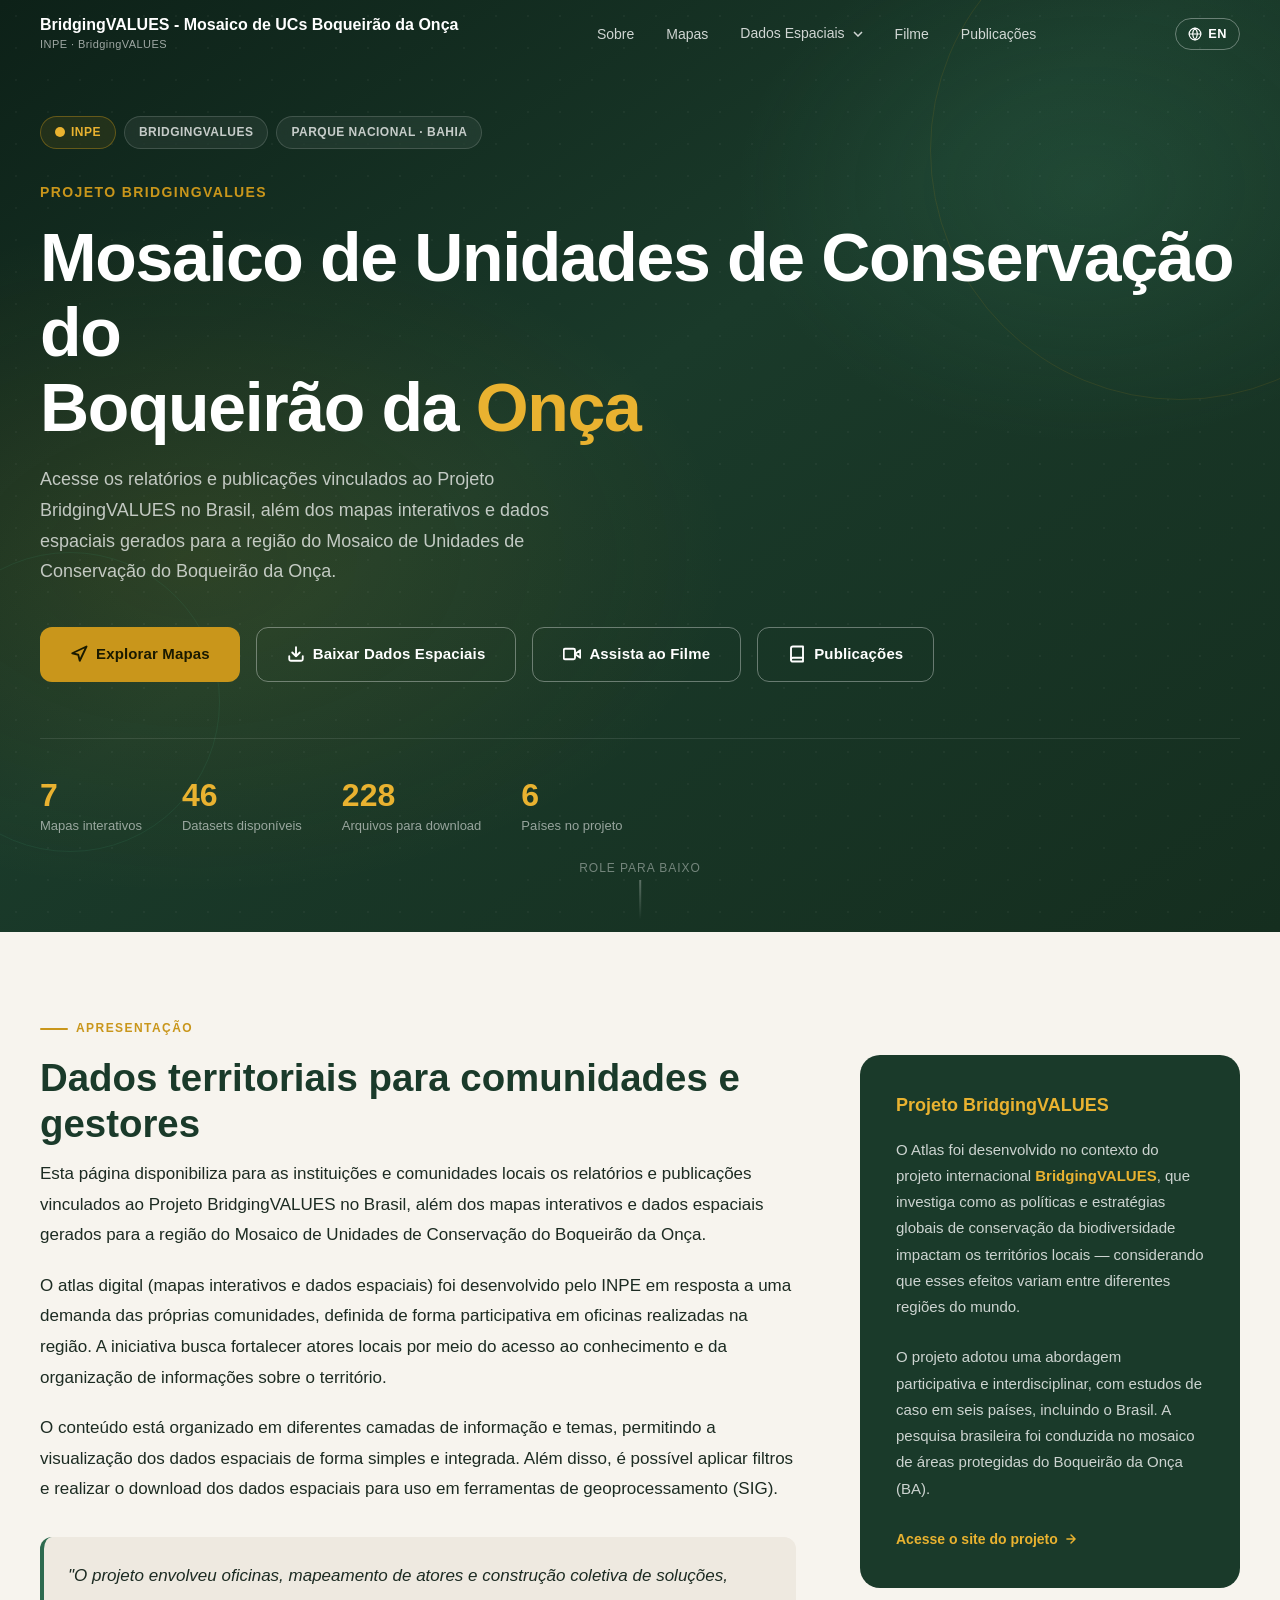
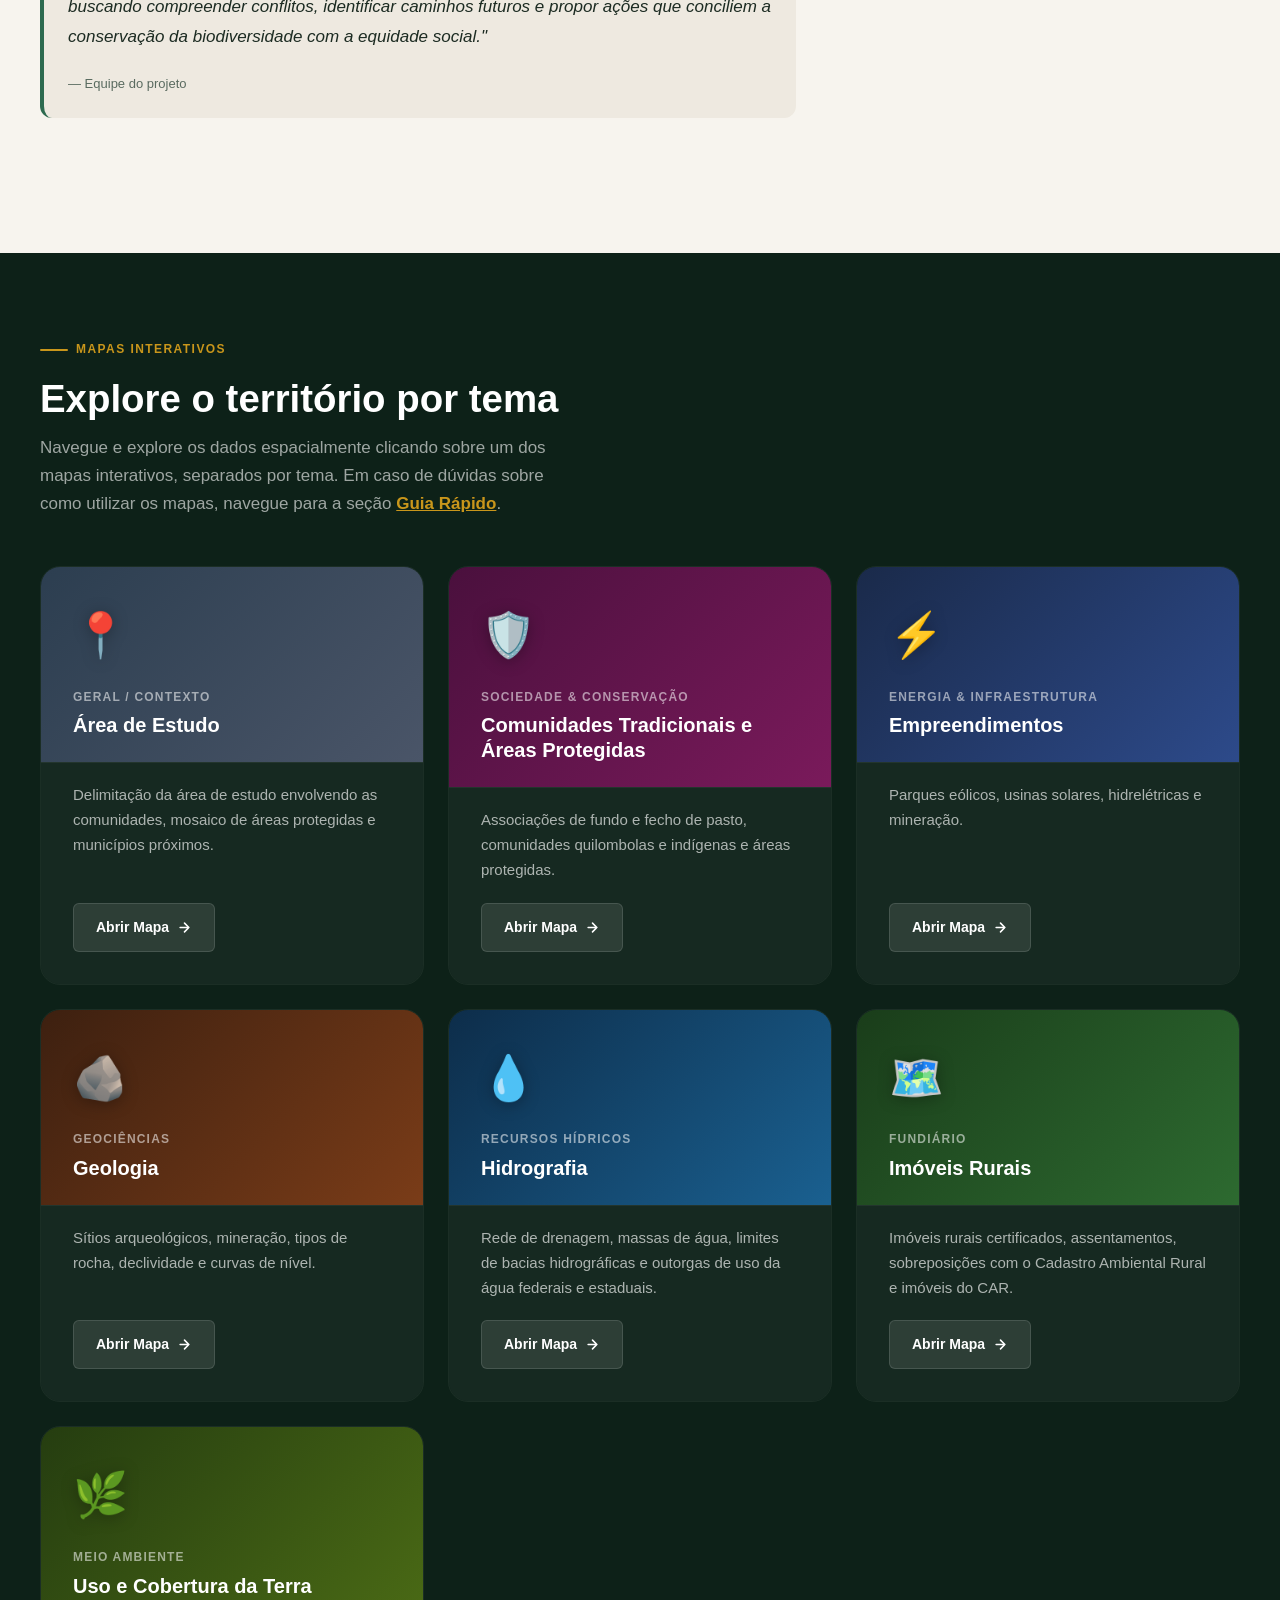
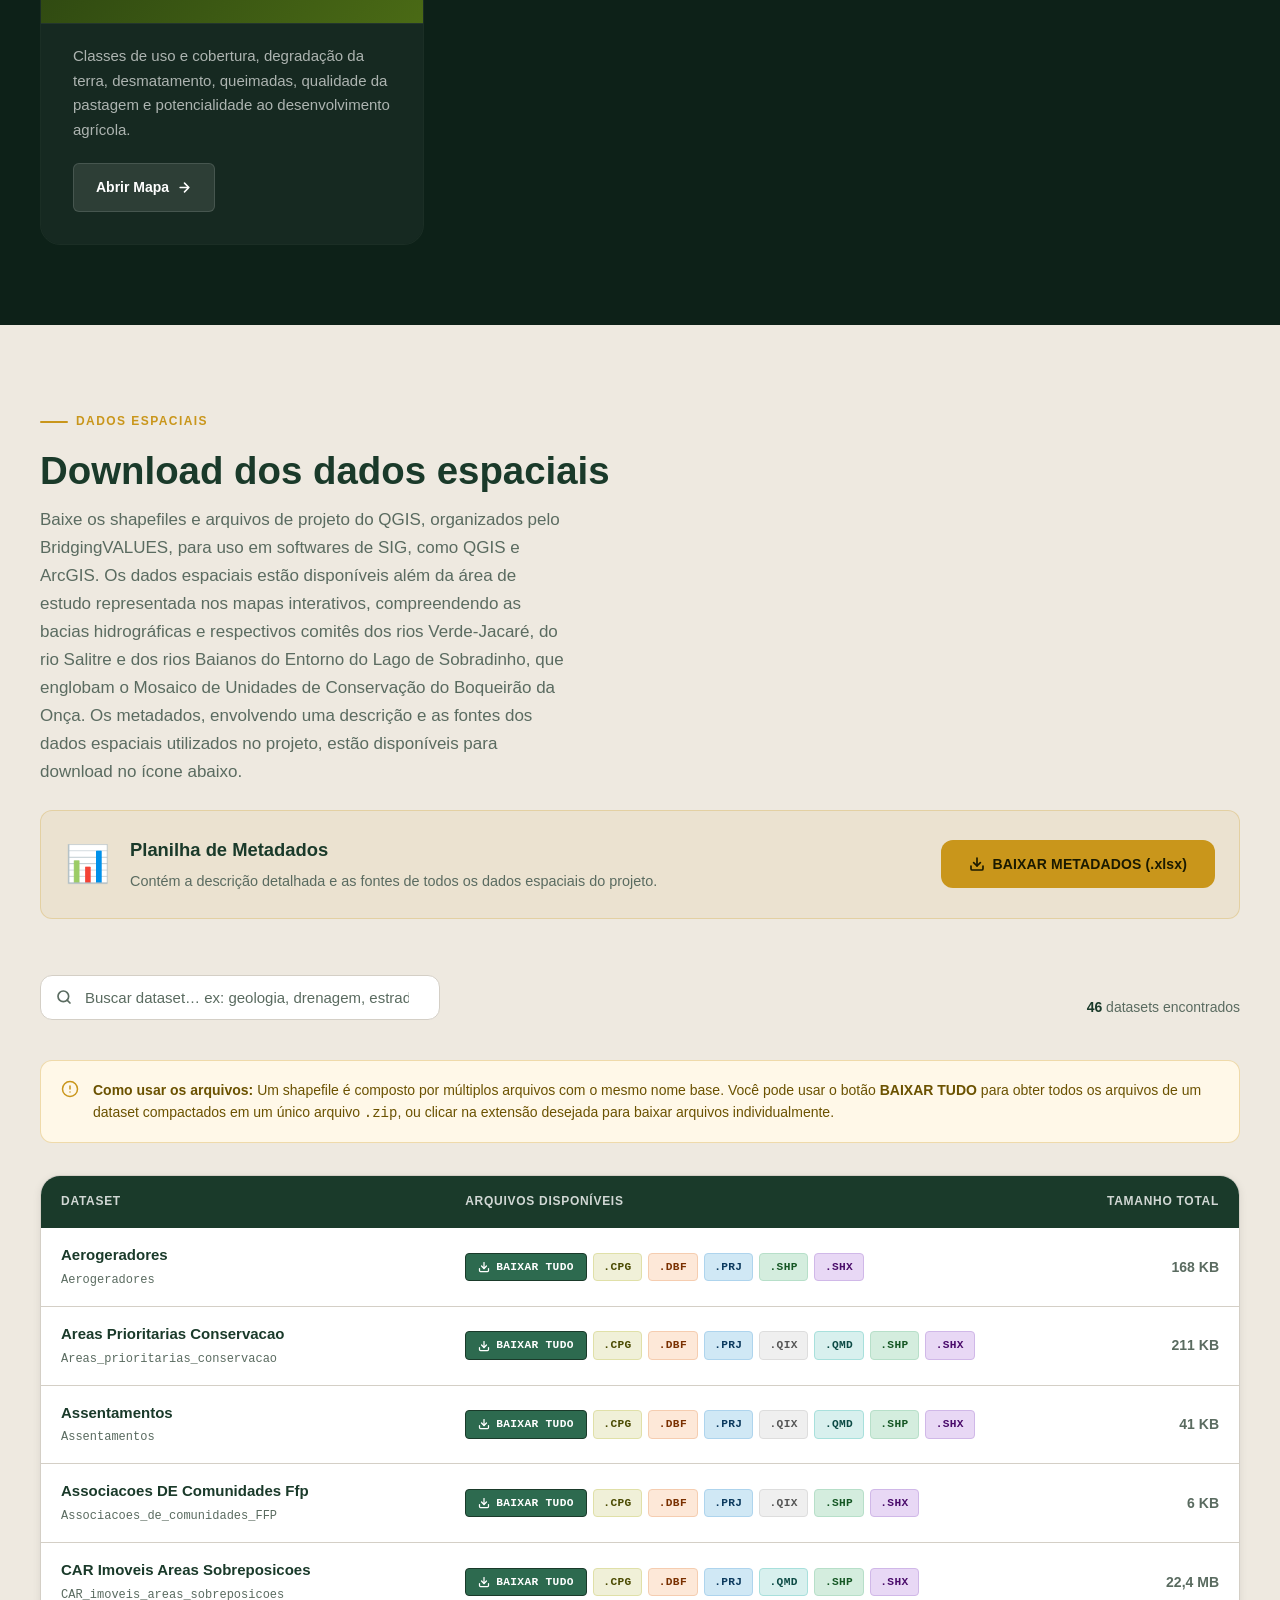
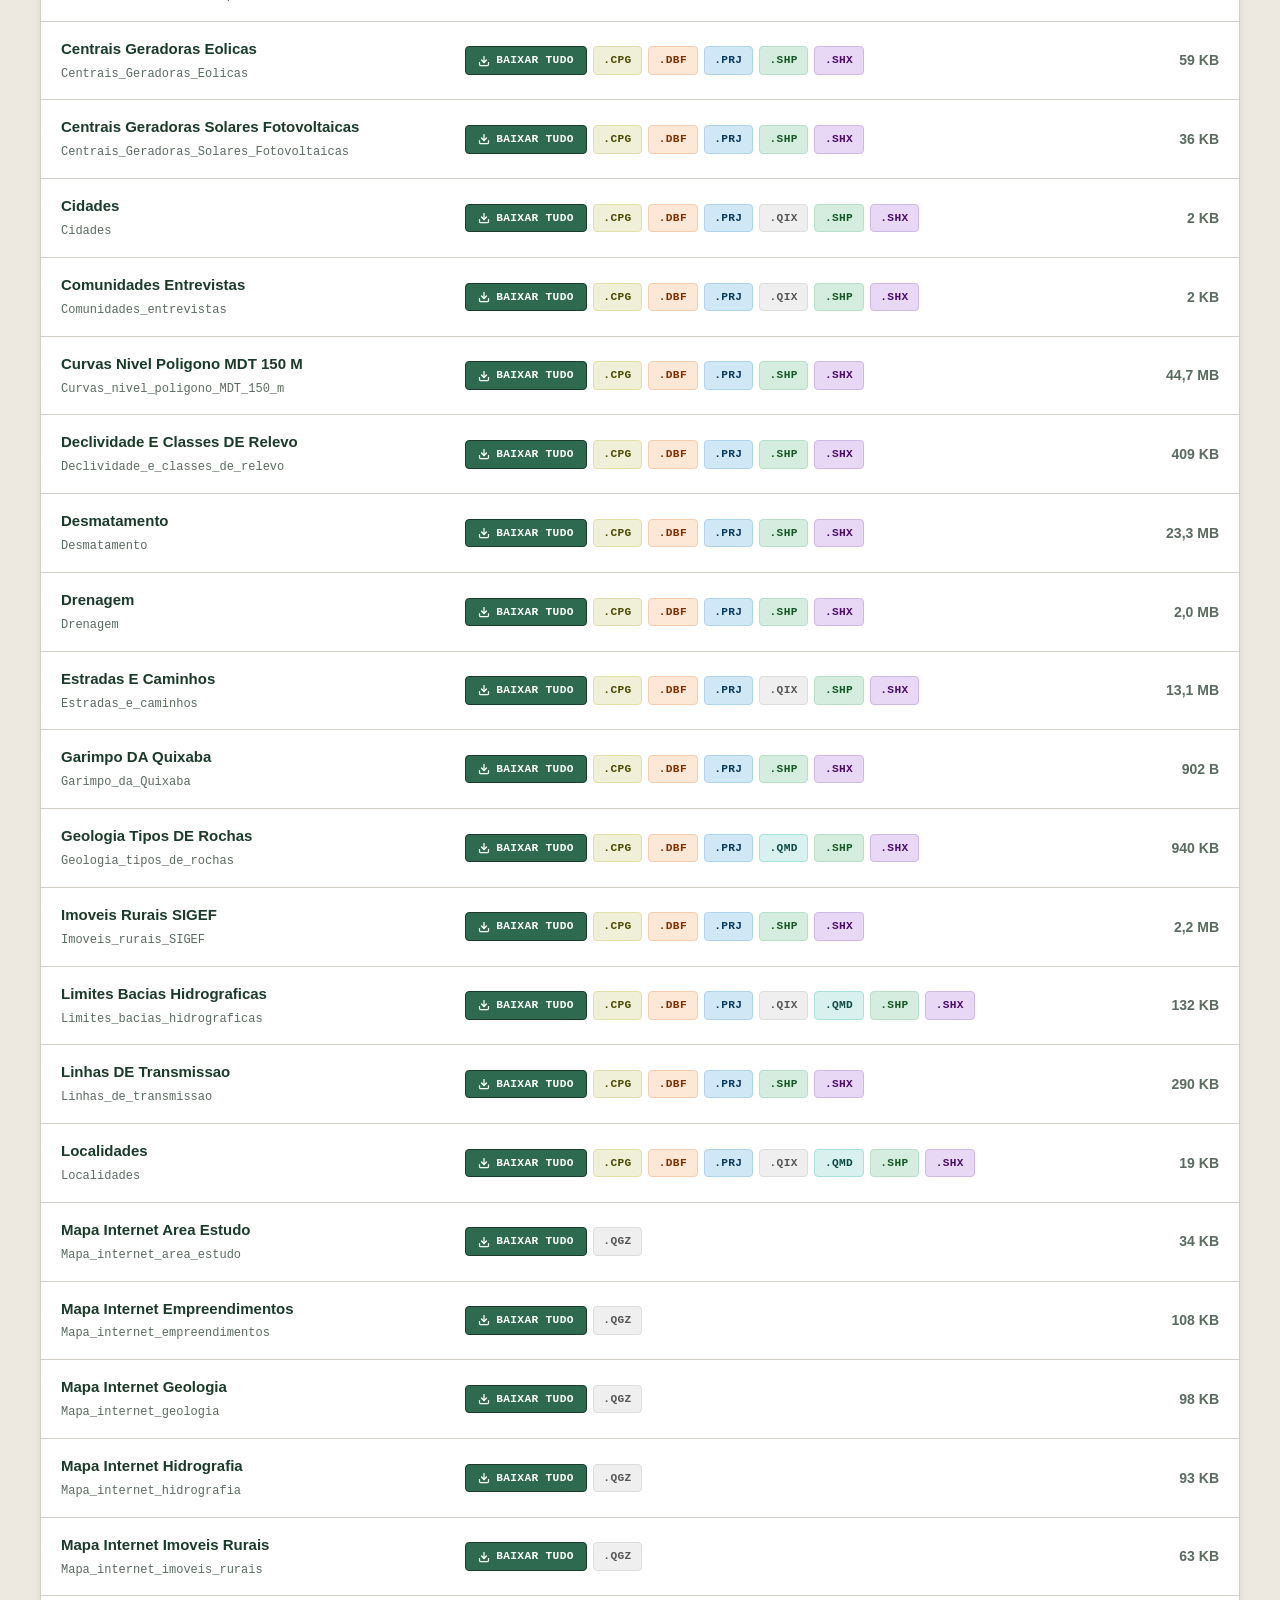
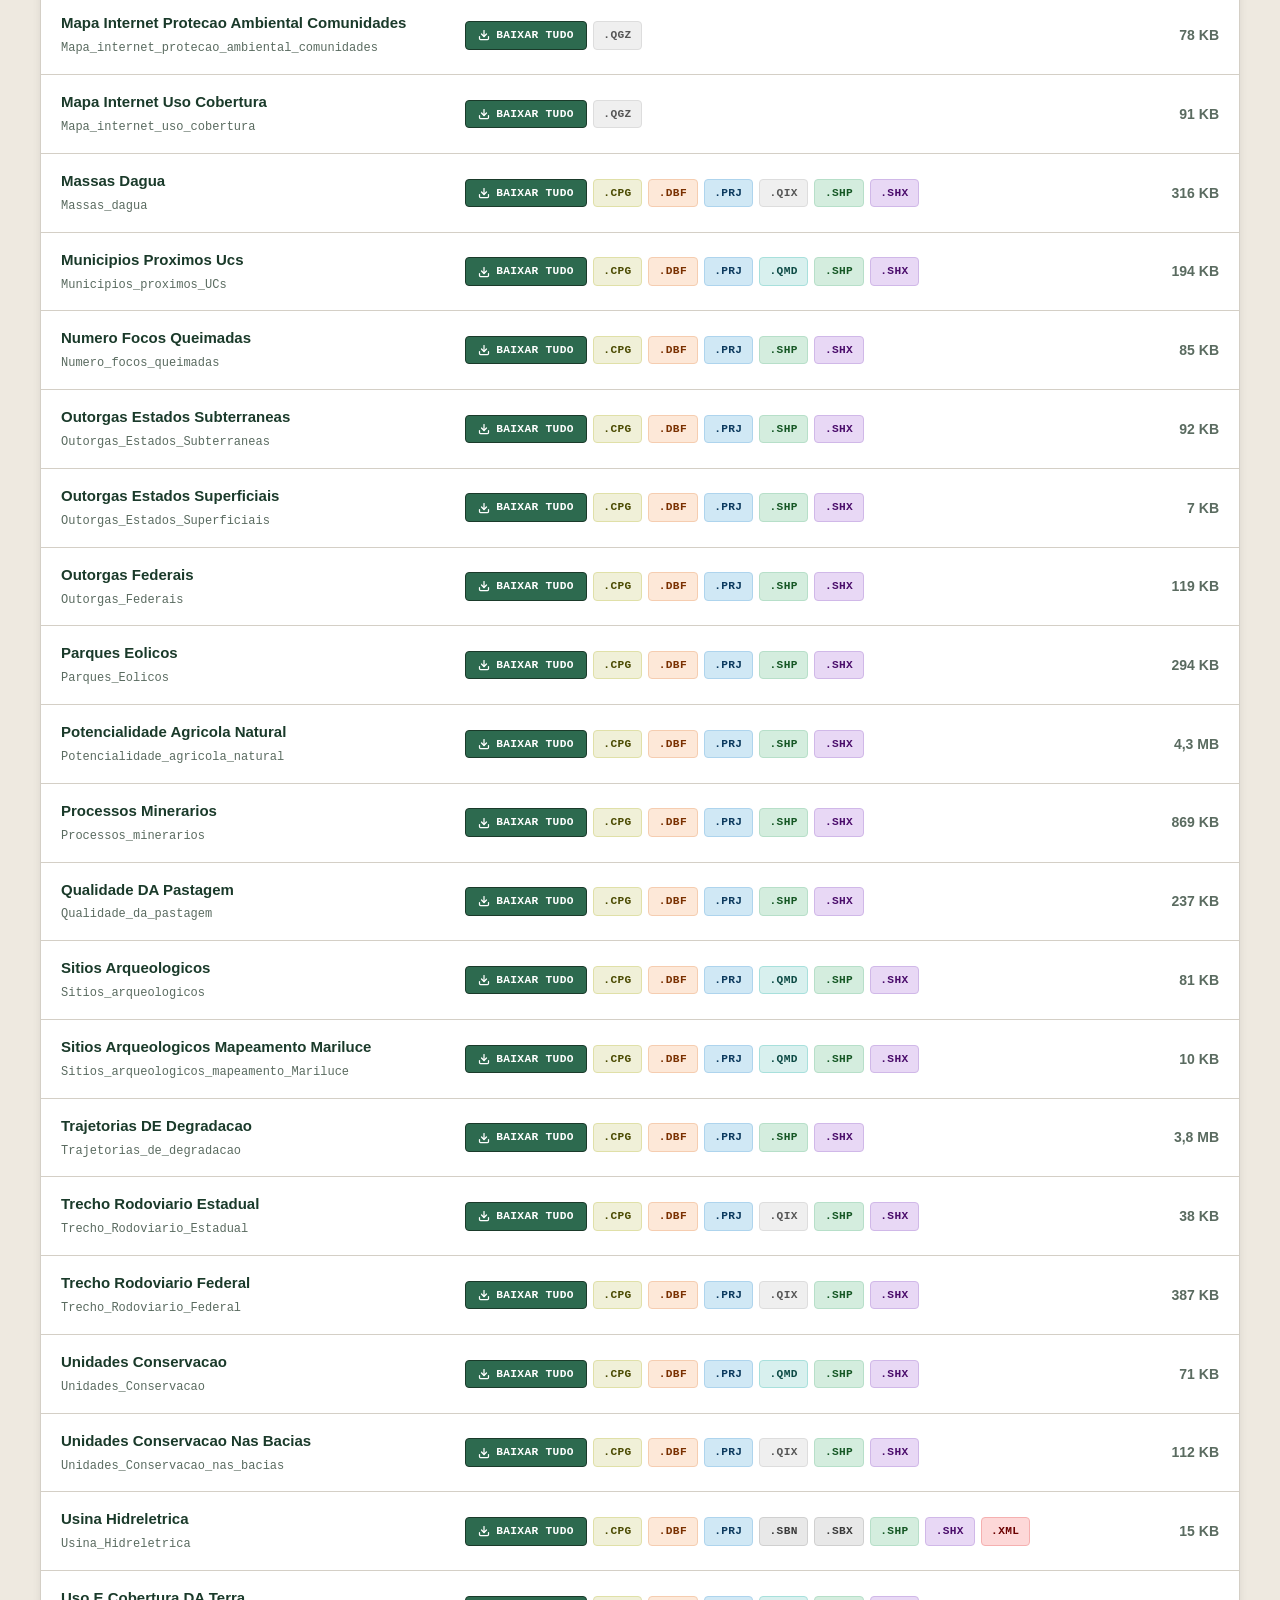
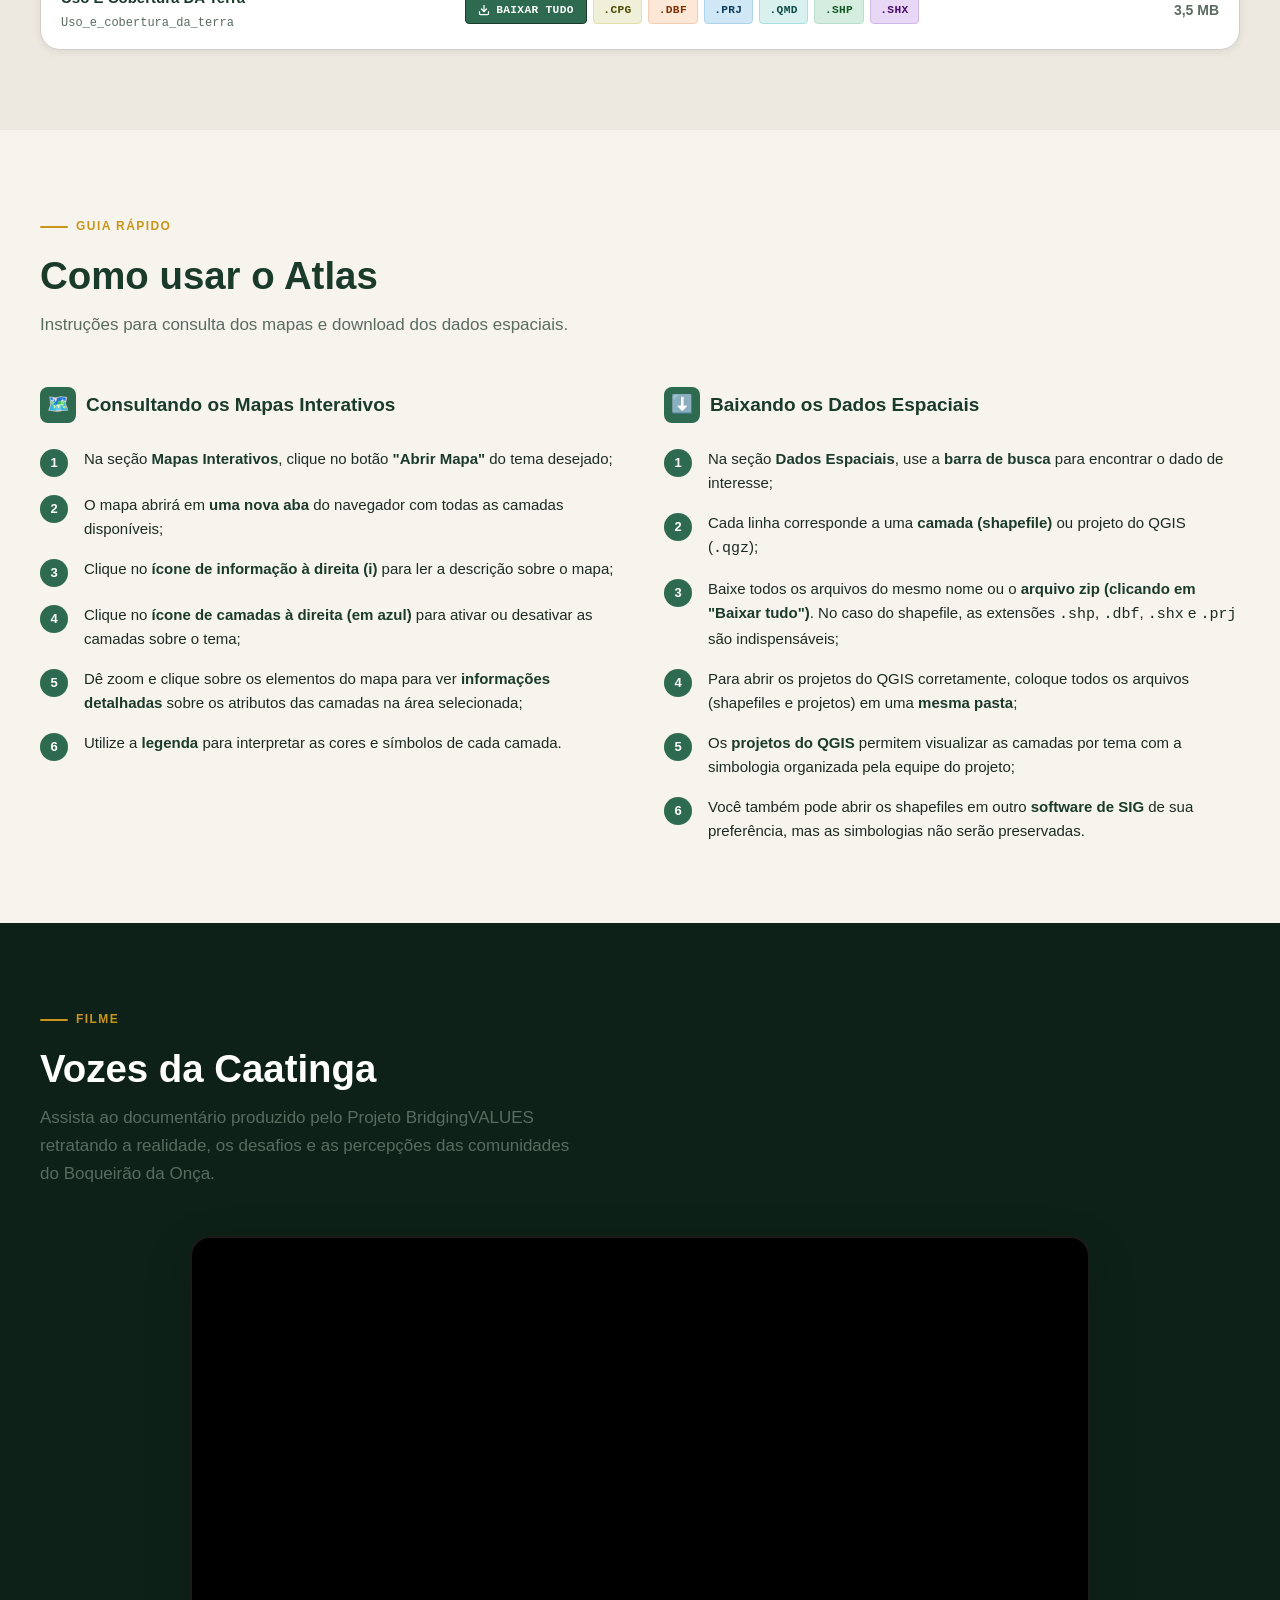
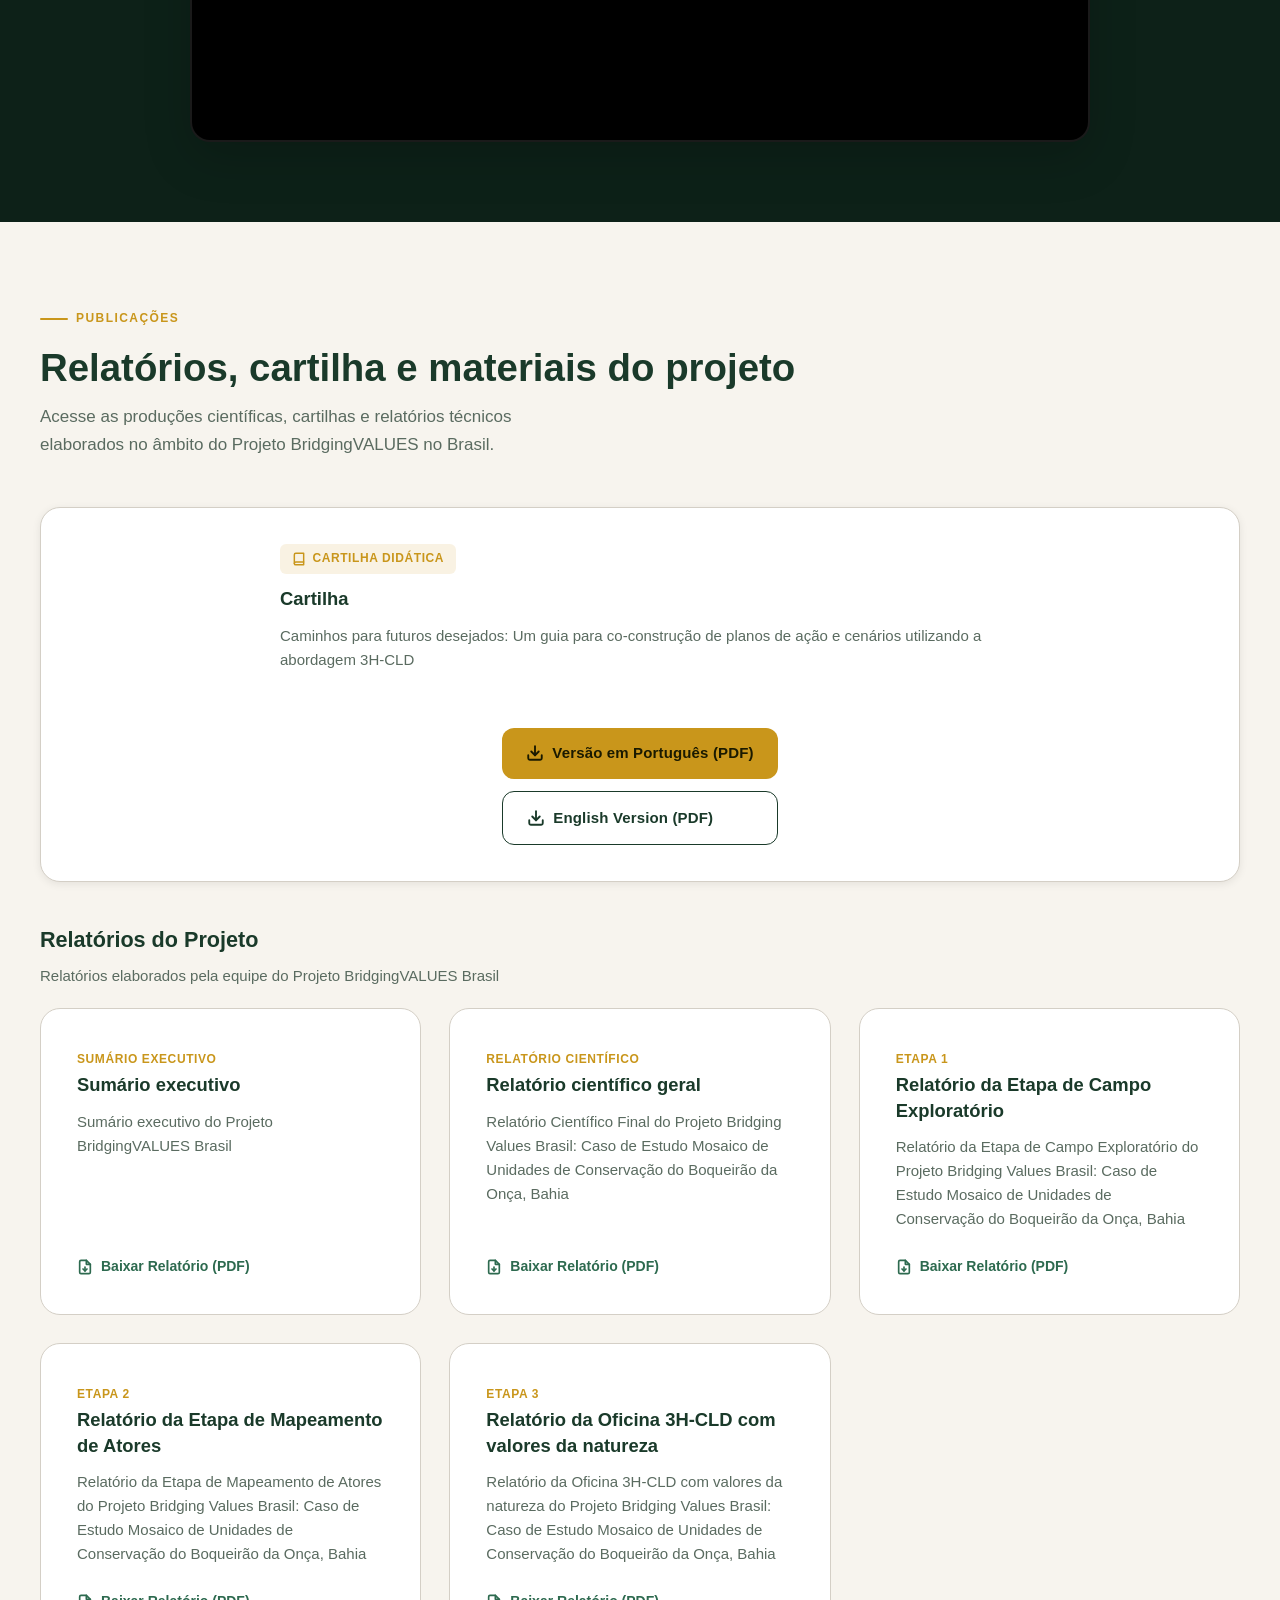
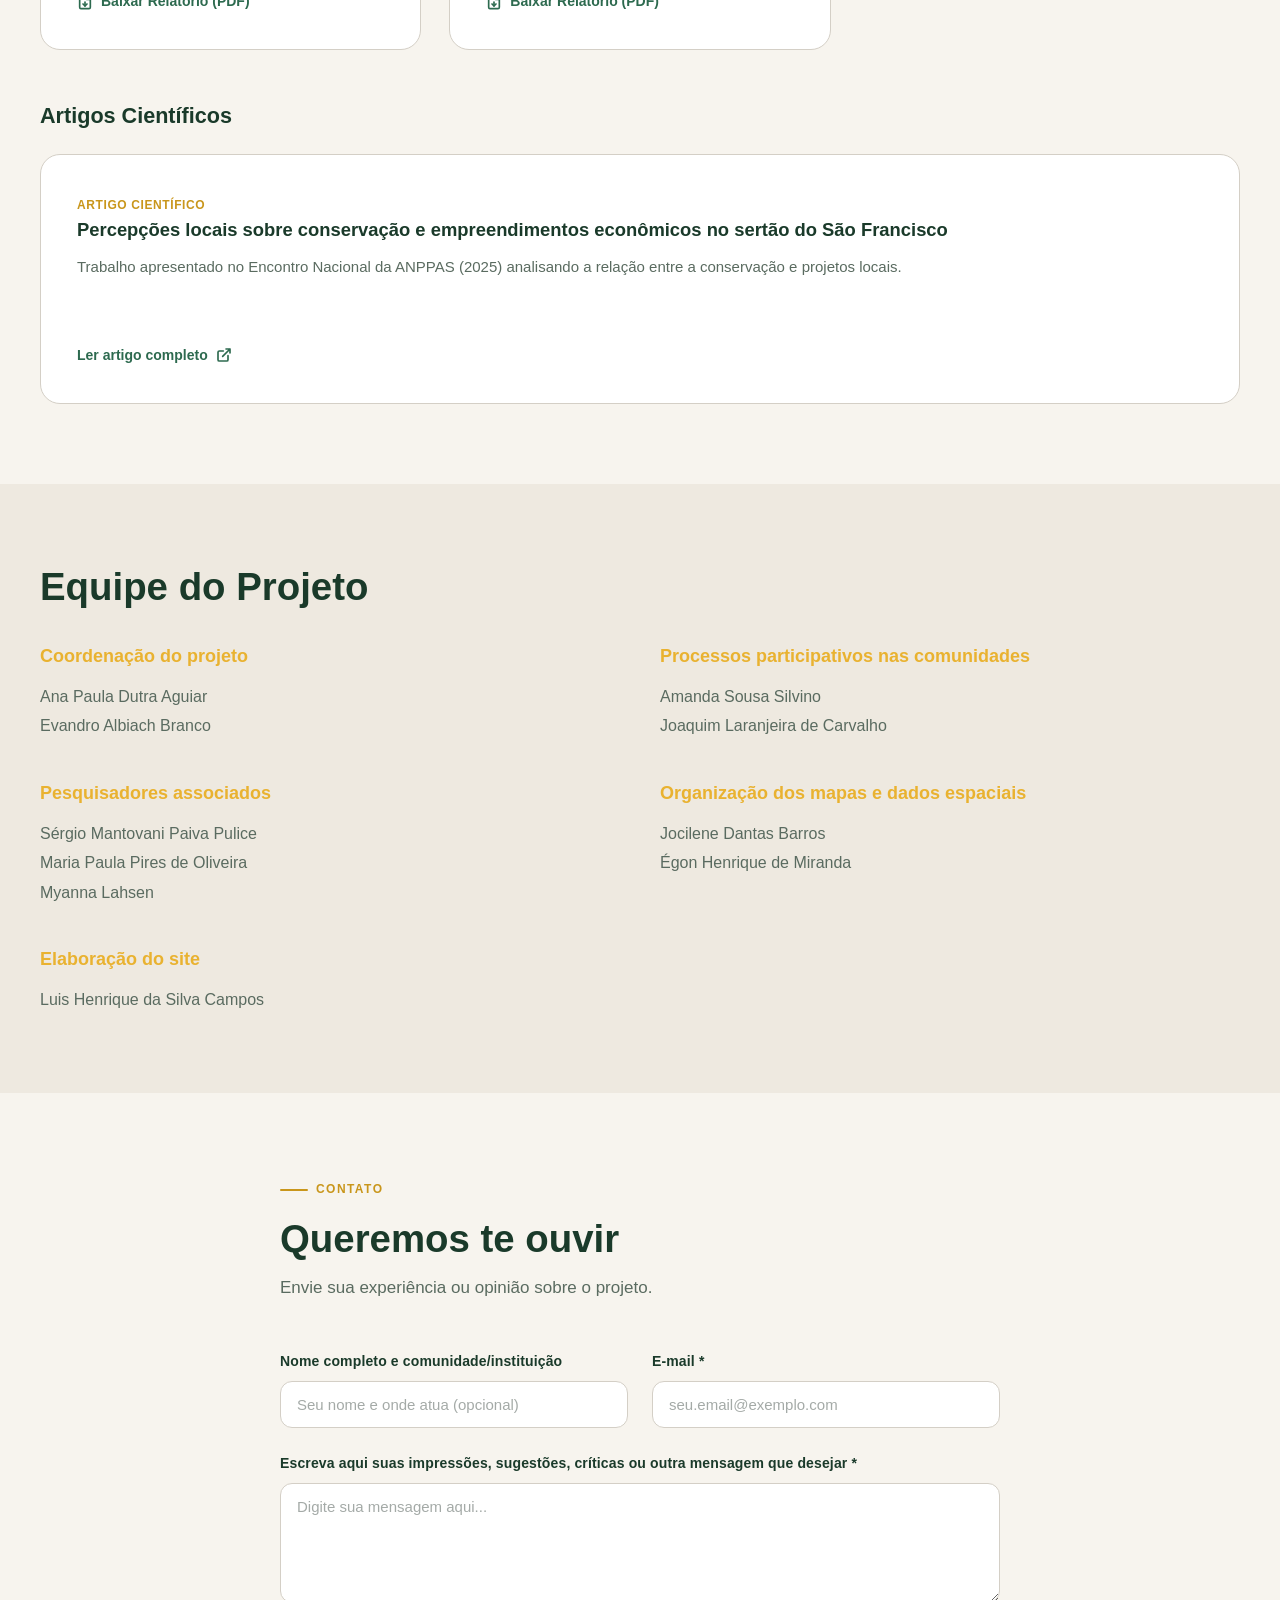
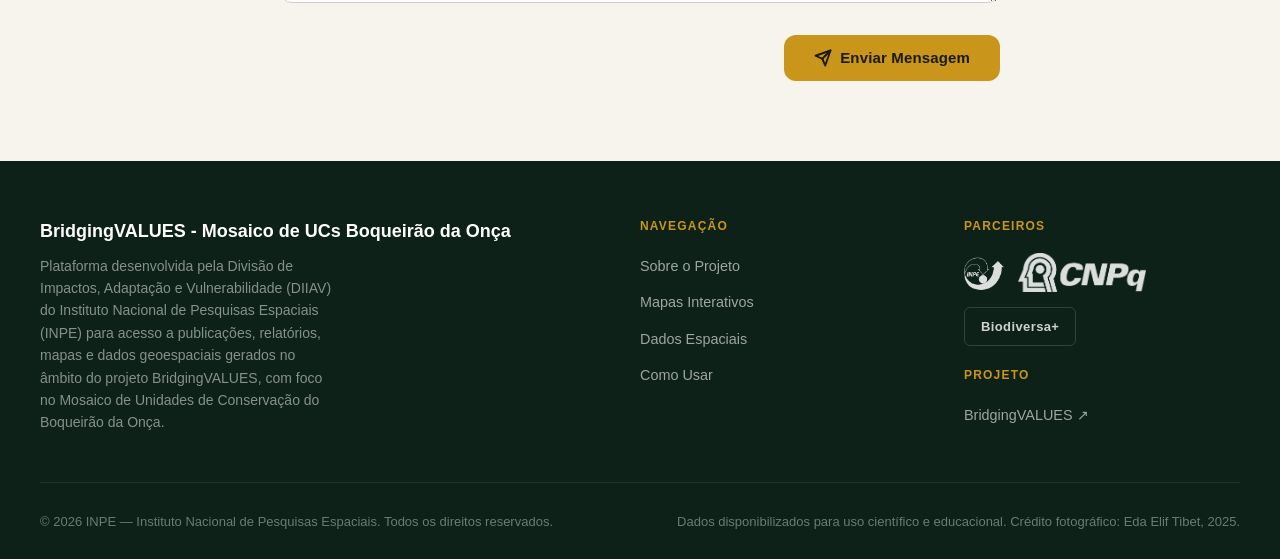
==== commit 05ccc1bc: "Vincula o filme "Vozes da Caatinga" (Vimeo 1245454834) - ID do vídeo definido em config/app.php (VIM" ====
--- a/index.html
+++ b/index.html
@@ -21,7 +21,7 @@
   <link rel="preconnect" href="https://fonts.gstatic.com" crossorigin>
   <link href="https://fonts.googleapis.com/css2?family=Sora:wght@400;600;700;800&family=Inter:wght@400;500;600&display=swap" rel="stylesheet">
 
-  <link rel="stylesheet" href="assets/css/style.css?v=1794315405">
+  <link rel="stylesheet" href="assets/css/style.css?v=1794315953">
 </head>
 <body>
 <nav class="nav" id="nav" role="navigation" aria-label="Navegação principal">
@@ -1803,7 +1803,15 @@
     </p>
 
     <div class="filme__video-container fade-in">
-                    <p class="filme__placeholder">O vídeo estará disponível em breve.</p>
+                    <iframe
+        class="filme__video"
+        src="https://player.vimeo.com/video/1245454834?dnt=1"
+        title="Documentário Vozes da Caatinga"
+        allow="fullscreen; picture-in-picture"
+        referrerpolicy="strict-origin-when-cross-origin"
+        allowfullscreen
+        loading="lazy"
+      ></iframe>
                   </div>
   </div>
 </section>
@@ -2165,6 +2173,6 @@
     </div>
   </div>
 </footer>
-<script src="assets/js/main.js?v=1794313931"></script>
+<script src="assets/js/main.js?v=1794315953"></script>
 </body>
 </html>
